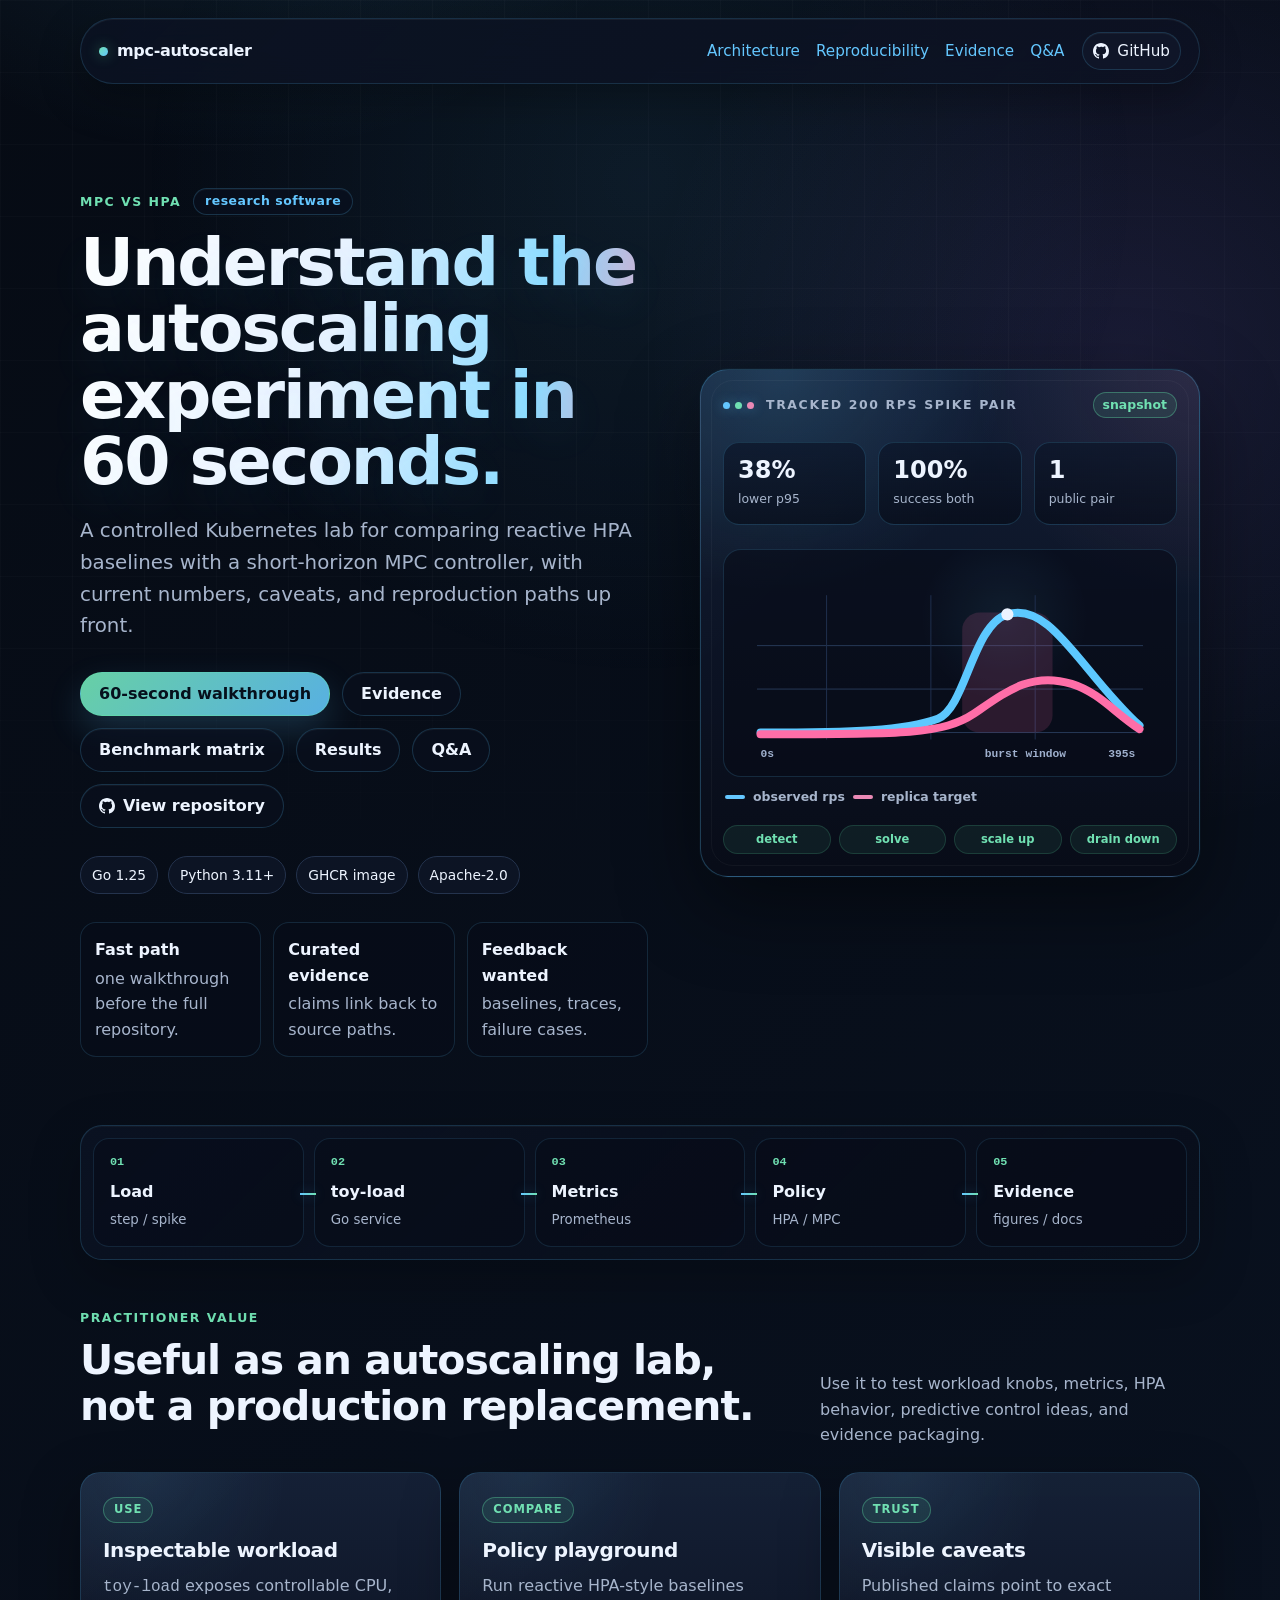
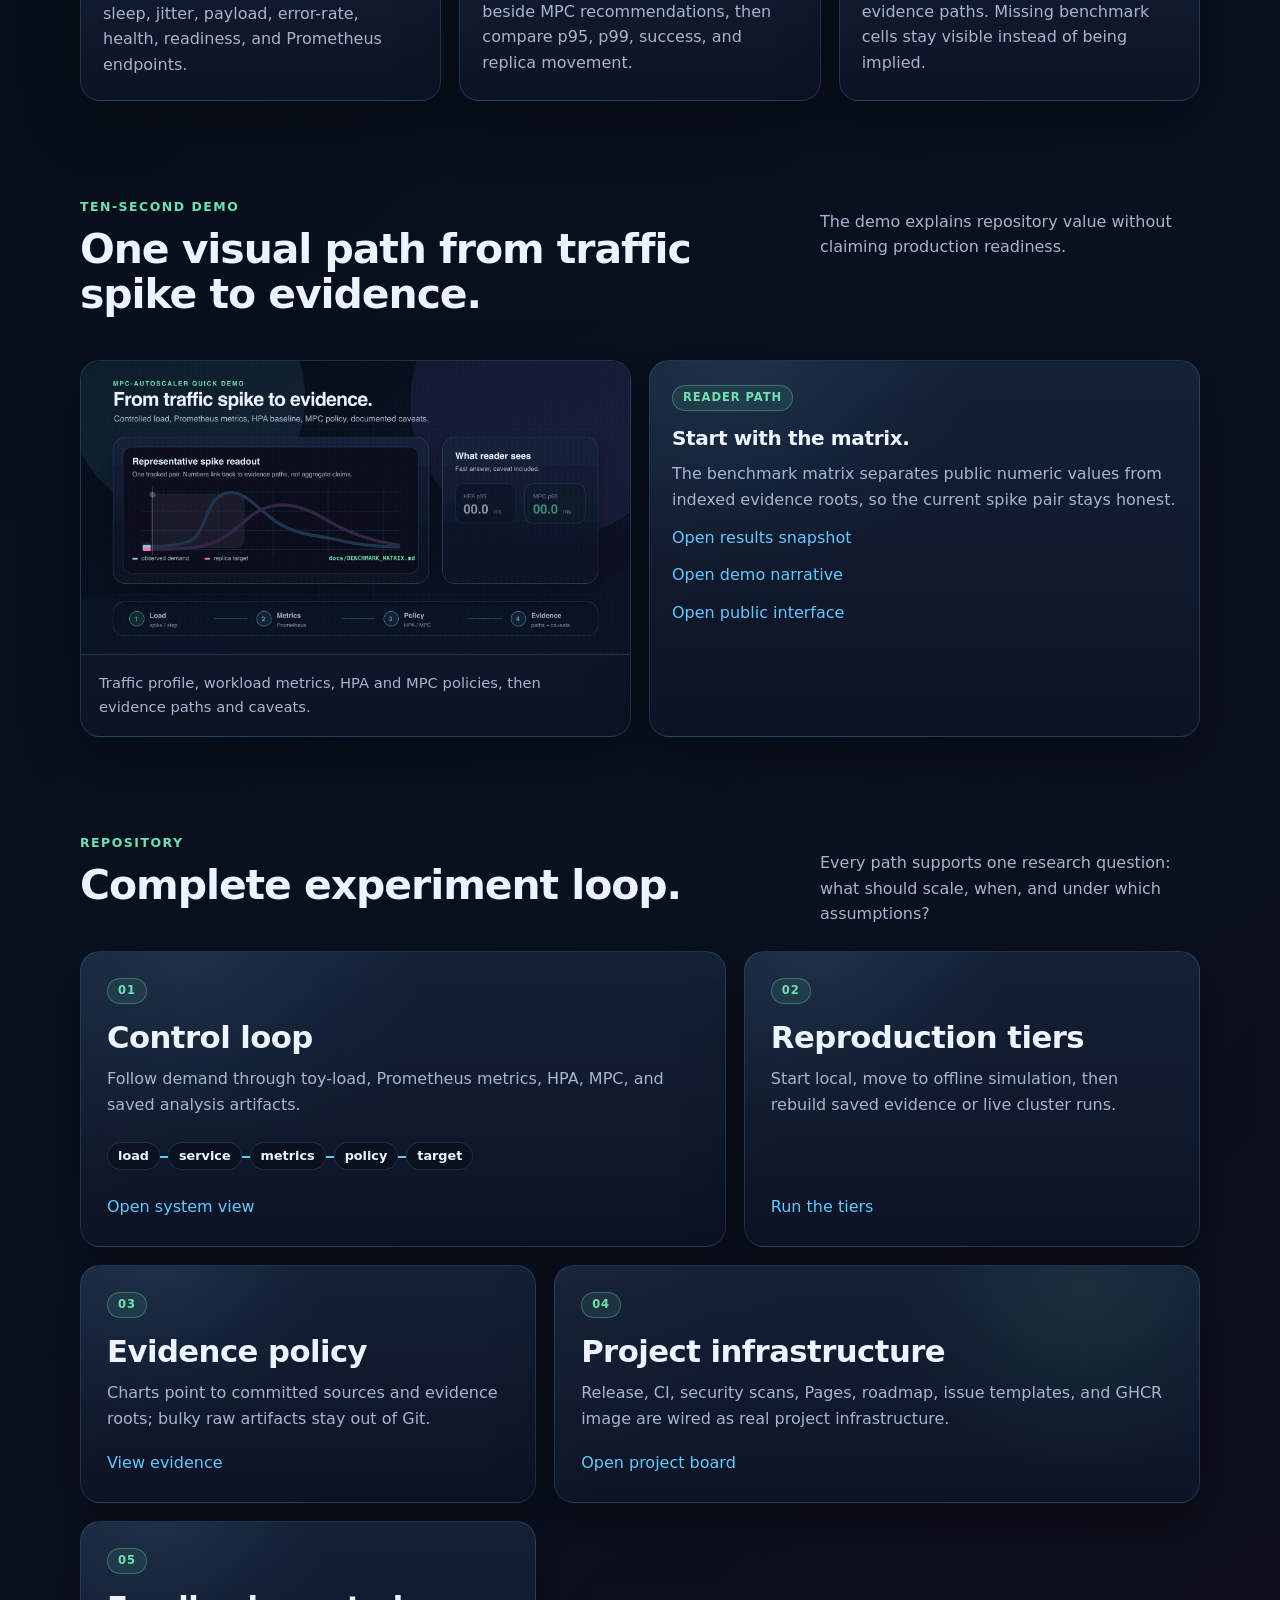
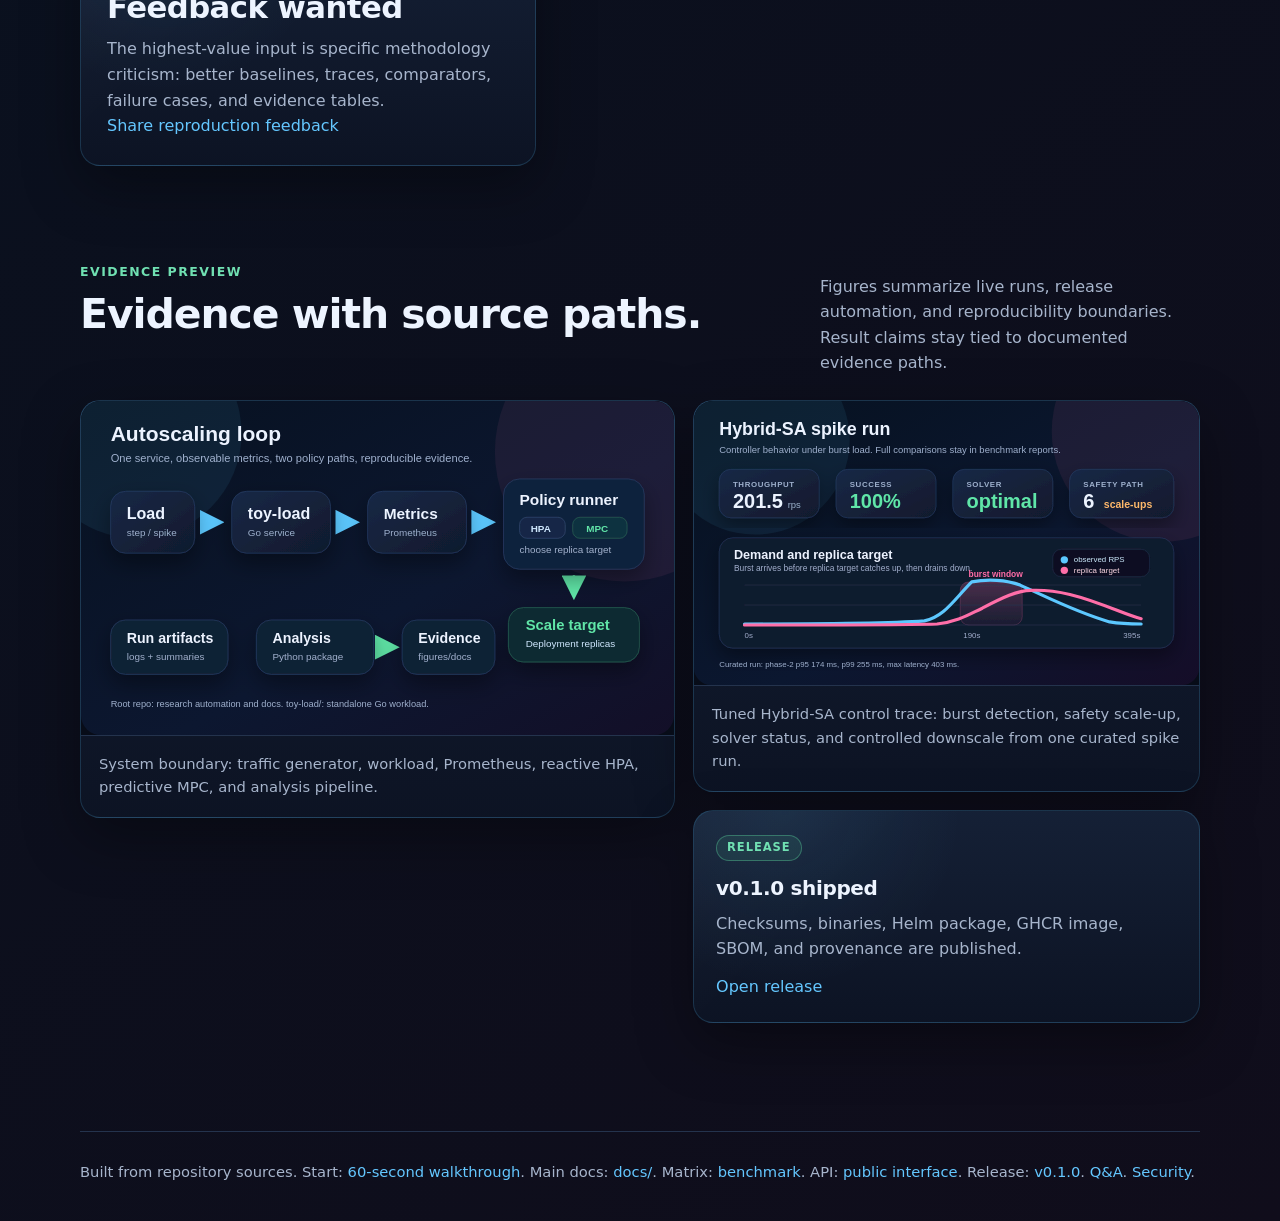
==== site/index.html @ c5afab39 "docs: refocus project engagement path" ====
<!doctype html>
<html lang="en">
  <head>
    <meta charset="utf-8">
    <meta name="viewport" content="width=device-width, initial-scale=1">
    <title>MPC Autoscaler Docs</title>
    <meta name="description" content="Documentation site for the mpc-autoscaler research repository.">
    <link rel="stylesheet" href="assets/style.css">
  </head>
  <body>
    <header class="shell nav">
      <a class="brand" href="index.html">mpc-autoscaler</a>
      <nav class="nav-links" aria-label="Primary">
        <a href="architecture.html">Architecture</a>
        <a href="reproducibility.html">Reproducibility</a>
        <a href="experiments.html">Evidence</a>
        <a href="https://github.com/vshulcz/mpc-autoscaler/discussions/categories/q-a">Q&amp;A</a>
        <a class="github-link" href="https://github.com/vshulcz/mpc-autoscaler" aria-label="Open GitHub repository"><svg class="github-mark" viewBox="0 0 16 16" aria-hidden="true" focusable="false"><path d="M8 0C3.58 0 0 3.58 0 8c0 3.54 2.29 6.53 5.47 7.59.4.07.55-.17.55-.38 0-.19-.01-.82-.01-1.49-2.01.37-2.53-.49-2.69-.94-.09-.23-.48-.94-.82-1.13-.28-.15-.68-.52-.01-.53.63-.01 1.08.58 1.23.82.72 1.21 1.87.87 2.33.66.07-.52.28-.87.51-1.07-1.78-.2-3.64-.89-3.64-3.95 0-.87.31-1.59.82-2.15-.08-.2-.36-1.02.08-2.12 0 0 .67-.21 2.2.82A7.62 7.62 0 0 1 8 3.86c.68 0 1.36.09 2 .27 1.53-1.04 2.2-.82 2.2-.82.44 1.1.16 1.92.08 2.12.51.56.82 1.27.82 2.15 0 3.07-1.87 3.75-3.65 3.95.29.25.54.73.54 1.48 0 1.07-.01 1.93-.01 2.2 0 .21.15.46.55.38A8.01 8.01 0 0 0 16 8c0-4.42-3.58-8-8-8z"/></svg><span>GitHub</span></a>
      </nav>
    </header>

    <main>
      <section class="shell hero hero-split hero-studio">
        <div class="hero-copy">
          <div class="kicker-row">
            <div class="eyebrow">MPC vs HPA</div>
            <span class="release-pill">research software</span>
          </div>
          <h1>Understand the autoscaling experiment in 60 seconds.</h1>
          <p class="lead">A controlled Kubernetes lab for comparing reactive HPA baselines with a short-horizon MPC controller, with current numbers, caveats, and reproduction paths up front.</p>
          <div class="hero-actions">
            <a class="button button-primary" href="https://github.com/vshulcz/mpc-autoscaler/blob/main/docs/MPC_VS_HPA_60_SECONDS.md">60-second walkthrough</a>
            <a class="button" href="experiments.html">Evidence</a>
            <a class="button" href="https://github.com/vshulcz/mpc-autoscaler/blob/main/docs/BENCHMARK_MATRIX.md">Benchmark matrix</a>
            <a class="button" href="https://github.com/vshulcz/mpc-autoscaler/blob/main/docs/RESULTS.md">Results</a>
            <a class="button" href="https://github.com/vshulcz/mpc-autoscaler/discussions/categories/q-a">Q&amp;A</a>
            <a class="button" href="https://github.com/vshulcz/mpc-autoscaler"><svg class="github-mark" viewBox="0 0 16 16" aria-hidden="true" focusable="false"><path d="M8 0C3.58 0 0 3.58 0 8c0 3.54 2.29 6.53 5.47 7.59.4.07.55-.17.55-.38 0-.19-.01-.82-.01-1.49-2.01.37-2.53-.49-2.69-.94-.09-.23-.48-.94-.82-1.13-.28-.15-.68-.52-.01-.53.63-.01 1.08.58 1.23.82.72 1.21 1.87.87 2.33.66.07-.52.28-.87.51-1.07-1.78-.2-3.64-.89-3.64-3.95 0-.87.31-1.59.82-2.15-.08-.2-.36-1.02.08-2.12 0 0 .67-.21 2.2.82A7.62 7.62 0 0 1 8 3.86c.68 0 1.36.09 2 .27 1.53-1.04 2.2-.82 2.2-.82.44 1.1.16 1.92.08 2.12.51.56.82 1.27.82 2.15 0 3.07-1.87 3.75-3.65 3.95.29.25.54.73.54 1.48 0 1.07-.01 1.93-.01 2.2 0 .21.15.46.55.38A8.01 8.01 0 0 0 16 8c0-4.42-3.58-8-8-8z"/></svg><span>View repository</span></a>
          </div>
          <div class="chips" aria-label="Project badges">
            <span class="chip">Go 1.25</span>
            <span class="chip">Python 3.11+</span>
            <span class="chip">GHCR image</span>
            <span class="chip">Apache-2.0</span>
          </div>
          <div class="proof-grid" aria-label="Project notes">
            <span><strong>Fast path</strong> one walkthrough before the full repository.</span>
            <span><strong>Curated evidence</strong> claims link back to source paths.</span>
            <span><strong>Feedback wanted</strong> baselines, traces, failure cases.</span>
          </div>
        </div>
        <aside class="hero-panel control-console" aria-label="Project status summary">
          <div class="panel-topline console-topline">
            <span class="console-dots"><i></i><i></i><i></i></span>
            <span>tracked 200 rps spike pair</span>
            <span class="status-dot">snapshot</span>
          </div>
          <div class="hero-metrics">
            <div><strong>38%</strong><span>lower p95</span></div>
            <div><strong>100%</strong><span>success both</span></div>
            <div><strong>1</strong><span>public pair</span></div>
          </div>
          <div class="trace-stage">
            <svg class="hero-chart" viewBox="0 0 520 260" role="img" aria-label="Demand and replica response curves">
              <path d="M38 210 H482" stroke="#263856"/>
              <path d="M38 160 H482" stroke="#263856"/>
              <path d="M38 110 H482" stroke="#263856"/>
              <path d="M118 52 V218" stroke="#1f2f4d"/>
              <path d="M238 52 V218" stroke="#1f2f4d"/>
              <path d="M358 52 V218" stroke="#1f2f4d"/>
              <rect x="274" y="72" width="104" height="138" rx="20" fill="#ff6ea8" opacity="0.14"/>
              <path d="M42 210 C148 210 208 208 246 194 C278 182 286 86 326 74 C376 58 412 142 478 202" fill="none" stroke="#5cc8ff" stroke-width="8" stroke-linecap="round"/>
              <path d="M42 212 C208 212 252 212 288 188 C326 162 354 140 400 154 C432 164 450 188 478 206" fill="none" stroke="#ff6ea8" stroke-width="8" stroke-linecap="round"/>
              <circle cx="326" cy="74" r="7" fill="#ecf3ff"/>
              <text x="42" y="238" fill="#9fb0cd">0s</text>
              <text x="300" y="238" fill="#9fb0cd">burst window</text>
              <text x="442" y="238" fill="#9fb0cd">395s</text>
            </svg>
            <div class="trace-legend"><span class="line-blue"></span>observed rps <span class="line-pink"></span>replica target</div>
          </div>
          <div class="scale-ladder" aria-label="Control actions">
            <span>detect</span>
            <span>solve</span>
            <span>scale up</span>
            <span>drain down</span>
          </div>
        </aside>
      </section>

      <section class="shell loop-runway" aria-label="Experiment loop">
        <div class="runway-item"><span>01</span><strong>Load</strong><small>step / spike</small></div>
        <div class="runway-item"><span>02</span><strong>toy-load</strong><small>Go service</small></div>
        <div class="runway-item"><span>03</span><strong>Metrics</strong><small>Prometheus</small></div>
        <div class="runway-item"><span>04</span><strong>Policy</strong><small>HPA / MPC</small></div>
        <div class="runway-item"><span>05</span><strong>Evidence</strong><small>figures / docs</small></div>
      </section>

      <section class="shell section">
        <div class="section-head section-head-row">
          <div>
            <div class="eyebrow">Practitioner Value</div>
            <h2>Useful as an autoscaling lab, not a production replacement.</h2>
          </div>
          <p>Use it to test workload knobs, metrics, HPA behavior, predictive control ideas, and evidence packaging.</p>
        </div>
        <div class="grid grid-3">
          <article class="card">
            <span class="card-tag">Use</span>
            <h3>Inspectable workload</h3>
            <p><code>toy-load</code> exposes controllable CPU, sleep, jitter, payload, error-rate, health, readiness, and Prometheus endpoints.</p>
          </article>
          <article class="card">
            <span class="card-tag">Compare</span>
            <h3>Policy playground</h3>
            <p>Run reactive HPA-style baselines beside MPC recommendations, then compare p95, p99, success, and replica movement.</p>
          </article>
          <article class="card">
            <span class="card-tag">Trust</span>
            <h3>Visible caveats</h3>
            <p>Published claims point to exact evidence paths. Missing benchmark cells stay visible instead of being implied.</p>
          </article>
        </div>
      </section>

      <section class="shell section proof-section">
        <div class="section-head section-head-row">
          <div>
            <div class="eyebrow">Ten-Second Demo</div>
            <h2>One visual path from traffic spike to evidence.</h2>
          </div>
          <p>The demo explains repository value without claiming production readiness.</p>
        </div>
        <div class="grid grid-2">
          <figure class="figure showcase-card">
            <img src="assets/figures/ten-second-demo.gif" alt="Ten-second autoscaling loop demo">
            <figcaption class="figure-caption">Traffic profile, workload metrics, HPA and MPC policies, then evidence paths and caveats.</figcaption>
          </figure>
          <article class="card proof-card">
            <span class="card-tag">Reader path</span>
            <h3>Start with the matrix.</h3>
            <p>The benchmark matrix separates public numeric values from indexed evidence roots, so the current spike pair stays honest.</p>
            <p><a href="https://github.com/vshulcz/mpc-autoscaler/blob/main/docs/RESULTS.md">Open results snapshot</a></p>
            <p><a href="https://github.com/vshulcz/mpc-autoscaler/blob/main/docs/DEMO.md">Open demo narrative</a></p>
            <p><a href="https://github.com/vshulcz/mpc-autoscaler/blob/main/docs/API.md">Open public interface</a></p>
          </article>
        </div>
      </section>

      <section class="shell section">
        <div class="section-head section-head-row">
          <div>
            <div class="eyebrow">Repository</div>
            <h2>Complete experiment loop.</h2>
          </div>
          <p>Every path supports one research question: what should scale, when, and under which assumptions?</p>
        </div>
        <div class="feature-bento">
          <article class="card feature-card feature-wide">
            <span class="card-tag">01</span>
            <h3>Control loop</h3>
            <p>Follow demand through toy-load, Prometheus metrics, HPA, MPC, and saved analysis artifacts.</p>
            <div class="mini-map" aria-hidden="true"><span>load</span><span>service</span><span>metrics</span><span>policy</span><span>target</span></div>
            <p><a href="architecture.html">Open system view</a></p>
          </article>
          <article class="card feature-card">
            <span class="card-tag">02</span>
            <h3>Reproduction tiers</h3>
            <p>Start local, move to offline simulation, then rebuild saved evidence or live cluster runs.</p>
            <p><a href="reproducibility.html">Run the tiers</a></p>
          </article>
          <article class="card feature-card">
            <span class="card-tag">03</span>
            <h3>Evidence policy</h3>
            <p>Charts point to committed sources and evidence roots; bulky raw artifacts stay out of Git.</p>
            <p><a href="experiments.html">View evidence</a></p>
          </article>
          <article class="card feature-card feature-wide feature-release">
            <span class="card-tag">04</span>
            <h3>Project infrastructure</h3>
            <p>Release, CI, security scans, Pages, roadmap, issue templates, and GHCR image are wired as real project infrastructure.</p>
            <p><a href="https://github.com/users/vshulcz/projects/2">Open project board</a></p>
          </article>
          <article class="card feature-card">
            <span class="card-tag">05</span>
            <h3>Feedback wanted</h3>
            <p>The highest-value input is specific methodology criticism: better baselines, traces, comparators, failure cases, and evidence tables.</p>
            <p><a href="https://github.com/vshulcz/mpc-autoscaler/issues/new?template=reproduction_feedback.yml">Share reproduction feedback</a></p>
          </article>
        </div>
      </section>

      <section class="shell section proof-section">
        <div class="section-head section-head-row">
          <div>
            <div class="eyebrow">Evidence Preview</div>
            <h2>Evidence with source paths.</h2>
          </div>
          <p>Figures summarize live runs, release automation, and reproducibility boundaries. Result claims stay tied to documented evidence paths.</p>
        </div>
        <div class="evidence-wall">
          <figure class="figure showcase-card evidence-primary">
            <img src="assets/figures/architecture.svg" alt="MPC autoscaler architecture diagram">
            <figcaption class="figure-caption">System boundary: traffic generator, workload, Prometheus, reactive HPA, predictive MPC, and analysis pipeline.</figcaption>
          </figure>
          <div class="evidence-stack">
            <figure class="figure showcase-card">
              <img src="assets/figures/spike-comparison.svg" alt="Spike experiment sample chart">
              <figcaption class="figure-caption">Tuned Hybrid-SA control trace: burst detection, safety scale-up, solver status, and controlled downscale from one curated spike run.</figcaption>
            </figure>
            <article class="card proof-card">
              <span class="card-tag">release</span>
              <h3>v0.1.0 shipped</h3>
              <p>Checksums, binaries, Helm package, GHCR image, SBOM, and provenance are published.</p>
              <p><a href="https://github.com/vshulcz/mpc-autoscaler/releases/tag/v0.1.0">Open release</a></p>
            </article>
          </div>
        </div>
      </section>
    </main>

    <footer class="shell footer">
      Built from repository sources. Start: <a href="https://github.com/vshulcz/mpc-autoscaler/blob/main/docs/MPC_VS_HPA_60_SECONDS.md">60-second walkthrough</a>. Main docs: <a href="https://github.com/vshulcz/mpc-autoscaler/tree/main/docs">docs/</a>. Matrix: <a href="https://github.com/vshulcz/mpc-autoscaler/blob/main/docs/BENCHMARK_MATRIX.md">benchmark</a>. API: <a href="https://github.com/vshulcz/mpc-autoscaler/blob/main/docs/API.md">public interface</a>. Release: <a href="https://github.com/vshulcz/mpc-autoscaler/releases/tag/v0.1.0">v0.1.0</a>. <a href="https://github.com/vshulcz/mpc-autoscaler/discussions/categories/q-a">Q&amp;A</a>. <a href="https://github.com/vshulcz/mpc-autoscaler/blob/main/SECURITY.md">Security</a>.
    </footer>
  </body>
</html>
---- site/assets/style.css ----
:root {
  color-scheme: dark;
  --bg: #080d18;
  --panel: #101827;
  --panel-2: #142035;
  --text: #edf4ff;
  --muted: #a7b5cc;
  --line: #24334d;
  --blue: #64c7ff;
  --green: #70e0b2;
  --orange: #ffb86b;
  --pink: #e989b5;
  --violet: #9d7cff;
  --glass: rgba(12, 18, 32, 0.78);
  --shadow: 0 20px 56px rgba(0, 0, 0, 0.34);
}

* {
  box-sizing: border-box;
}

body {
  margin: 0;
  font-family: ui-sans-serif, system-ui, -apple-system, BlinkMacSystemFont, "Segoe UI", sans-serif;
  background:
    radial-gradient(circle at 18% -8%, rgba(92, 200, 255, 0.16), transparent 32rem),
    radial-gradient(circle at 88% 8%, rgba(157, 124, 255, 0.12), transparent 30rem),
    linear-gradient(140deg, #060b14 0%, #09111f 50%, #100d1b 100%),
    var(--bg);
  color: var(--text);
  line-height: 1.6;
  overflow-x: hidden;
}

body::before {
  content: "";
  position: fixed;
  inset: 0;
  z-index: -1;
  background:
    linear-gradient(rgba(255, 255, 255, 0.018) 1px, transparent 1px),
    linear-gradient(90deg, rgba(255, 255, 255, 0.018) 1px, transparent 1px),
    radial-gradient(circle at 50% 20%, rgba(92, 200, 255, 0.08), transparent 52%);
  background-size: 72px 72px, 72px 72px, auto;
  mask-image: linear-gradient(to bottom, black 0 70%, transparent 100%);
}

a {
  color: var(--blue);
  text-decoration: none;
}

a:hover {
  text-decoration: underline;
}

.shell {
  width: min(1120px, calc(100% - 32px));
  margin: 0 auto;
}

.nav {
  position: sticky;
  top: 14px;
  z-index: 20;
  display: flex;
  align-items: center;
  justify-content: space-between;
  gap: 24px;
  margin-top: 18px;
  padding: 13px 18px;
  border: 1px solid rgba(92, 200, 255, 0.16);
  border-radius: 999px;
  background: linear-gradient(135deg, rgba(11, 18, 34, 0.9), rgba(13, 18, 35, 0.78));
  box-shadow: 0 14px 44px rgba(0, 0, 0, 0.28), inset 0 1px 0 rgba(255, 255, 255, 0.05);
  backdrop-filter: blur(14px);
}

.brand {
  color: var(--text);
  font-weight: 800;
  letter-spacing: -0.02em;
}

.brand::before {
  content: "";
  display: inline-block;
  width: 9px;
  height: 9px;
  margin-right: 9px;
  border-radius: 999px;
  background: linear-gradient(135deg, var(--green), var(--blue));
  box-shadow: 0 0 14px rgba(96, 230, 168, 0.42);
}

.nav-links {
  display: flex;
  flex-wrap: wrap;
  gap: 16px;
  font-size: 0.95rem;
}

.nav-links a {
  display: inline-flex;
  align-items: center;
  gap: 8px;
}

.nav-links .github-link {
  margin-left: 2px;
  border: 1px solid rgba(92, 200, 255, 0.18);
  border-radius: 999px;
  padding: 6px 10px;
  color: var(--text);
  background: rgba(18, 26, 45, 0.58);
  box-shadow: inset 0 1px 0 rgba(255, 255, 255, 0.04);
}

.nav-links .github-link:hover {
  border-color: rgba(100, 199, 255, 0.34);
  background: rgba(20, 32, 53, 0.88);
  text-decoration: none;
}

.github-mark {
  width: 16px;
  height: 16px;
  fill: currentColor;
  flex: 0 0 auto;
}

a:focus-visible,
.button:focus-visible {
  outline: 2px solid rgba(100, 199, 255, 0.72);
  outline-offset: 3px;
}

.hero {
  padding: 78px 0 48px;
}

.hero-split {
  display: grid;
  grid-template-columns: minmax(0, 1.05fr) minmax(360px, 500px);
  gap: 52px;
  align-items: center;
}

.hero-studio {
  padding-top: 104px;
  padding-bottom: 72px;
}

.hero-copy {
  min-width: 0;
}

.eyebrow {
  color: var(--green);
  font-size: 0.78rem;
  font-weight: 800;
  letter-spacing: 0.12em;
  text-transform: uppercase;
}

h1,
h2,
h3 {
  line-height: 1.12;
  margin: 0;
  letter-spacing: -0.026em;
}

h1 {
  max-width: 860px;
  margin-top: 14px;
  color: var(--text);
  font-size: clamp(2.6rem, 6.8vw, 5.4rem);
  text-shadow: 0 18px 44px rgba(92, 200, 255, 0.08);
}

.hero-split h1 {
  max-width: 720px;
  font-size: clamp(3rem, 5.2vw, 5rem);
  line-height: 1;
  letter-spacing: -0.032em;
  background: linear-gradient(100deg, #ffffff 0%, #e8f2ff 44%, #8edcff 78%, #e6a1c2 100%);
  -webkit-background-clip: text;
  background-clip: text;
  color: transparent;
}

h2 {
  margin-bottom: 18px;
  font-size: clamp(1.9rem, 3.2vw, 3rem);
}

h3 {
  font-size: 1.25rem;
  letter-spacing: -0.018em;
}

p {
  color: var(--muted);
  margin: 12px 0 0;
}

.lead {
  max-width: 760px;
  margin-top: 20px;
  font-size: clamp(1.04rem, 1.6vw, 1.24rem);
}

.kicker-row,
.hero-actions,
.proof-grid,
.console-topline,
.trace-legend,
.scale-ladder,
.loop-runway,
.feature-bento,
.evidence-wall,
.page-hero {
  position: relative;
  z-index: 1;
}

.kicker-row {
  display: flex;
  flex-wrap: wrap;
  align-items: center;
  gap: 12px;
}

.release-pill,
.button {
  border: 1px solid rgba(92, 200, 255, 0.2);
  border-radius: 999px;
  background: rgba(10, 16, 30, 0.68);
  box-shadow: inset 0 1px 0 rgba(255, 255, 255, 0.04);
}

.release-pill {
  padding: 6px 11px;
  color: var(--blue);
  font-size: 0.78rem;
  font-weight: 800;
  letter-spacing: 0.04em;
  line-height: 1;
}

.hero-actions {
  display: flex;
  flex-wrap: wrap;
  gap: 12px;
  margin-top: 30px;
}

.button {
  display: inline-flex;
  align-items: center;
  justify-content: center;
  gap: 8px;
  min-height: 44px;
  padding: 0 18px;
  color: var(--text);
  font-weight: 780;
}

.button-primary {
  border-color: rgba(96, 230, 168, 0.36);
  background: linear-gradient(135deg, rgba(112, 224, 178, 0.92), rgba(100, 199, 255, 0.88));
  color: #06101c;
  box-shadow: 0 14px 34px rgba(92, 200, 255, 0.18);
}

.chips {
  display: flex;
  flex-wrap: wrap;
  gap: 10px;
  margin-top: 28px;
}

.chip {
  border: 1px solid var(--line);
  border-radius: 999px;
  padding: 7px 11px;
  background: rgba(18, 26, 45, 0.58);
  color: var(--text);
  font-size: 0.86rem;
}

.proof-grid {
  display: grid;
  grid-template-columns: repeat(3, minmax(0, 1fr));
  gap: 12px;
  margin-top: 28px;
}

.proof-grid span {
  border: 1px solid rgba(92, 200, 255, 0.15);
  border-radius: 16px;
  padding: 14px;
  color: var(--muted);
  background: rgba(8, 13, 25, 0.46);
}

.proof-grid strong {
  display: block;
  margin-bottom: 3px;
  color: var(--text);
}

.hero-panel {
  position: relative;
  overflow: hidden;
  border: 1px solid rgba(92, 200, 255, 0.26);
  border-radius: 28px;
  padding: 22px;
  background:
    radial-gradient(circle at 16% 0%, rgba(92, 200, 255, 0.16), transparent 34%),
    radial-gradient(circle at 100% 0%, rgba(233, 137, 181, 0.12), transparent 32%),
    linear-gradient(180deg, rgba(18, 31, 55, 0.92), rgba(8, 12, 24, 0.98));
  box-shadow: 0 28px 82px rgba(0, 0, 0, 0.44), 0 0 0 1px rgba(92, 200, 255, 0.04);
}

.control-console {
  isolation: isolate;
}

.control-console::after {
  content: "";
  position: absolute;
  inset: 10px;
  z-index: 0;
  border: 1px solid rgba(255, 255, 255, 0.04);
  border-radius: 22px;
  pointer-events: none;
}

.hero-panel::before,
.card::before,
.figure::before,
.panel::before {
  content: "";
  position: absolute;
  inset: 0;
  pointer-events: none;
  background: linear-gradient(135deg, rgba(255, 255, 255, 0.12), transparent 32%);
  opacity: 0.18;
}

.panel-topline,
.hero-links,
.hero-metrics,
.trace-stage,
.scale-ladder {
  position: relative;
  z-index: 1;
}

.panel-topline,
.hero-links {
  display: flex;
  align-items: center;
  justify-content: space-between;
  gap: 12px;
}

.panel-topline {
  color: var(--muted);
  font-size: 0.78rem;
  font-weight: 800;
  letter-spacing: 0.13em;
  text-transform: uppercase;
}

.console-topline {
  justify-content: start;
}

.console-topline .status-dot {
  margin-left: auto;
}

.console-dots {
  display: inline-flex;
  gap: 5px;
}

.console-dots i {
  display: block;
  width: 7px;
  height: 7px;
  border-radius: 999px;
  background: var(--blue);
  box-shadow: 0 0 12px rgba(92, 200, 255, 0.42);
}

.console-dots i:nth-child(2) {
  background: var(--green);
}

.console-dots i:nth-child(3) {
  background: var(--pink);
}

.status-dot {
  border: 1px solid rgba(96, 230, 168, 0.35);
  border-radius: 999px;
  padding: 6px 9px;
  color: var(--green);
  background: rgba(96, 230, 168, 0.1);
  letter-spacing: 0;
  line-height: 1;
  text-transform: none;
}

.hero-metrics {
  display: grid;
  grid-template-columns: repeat(3, minmax(0, 1fr));
  gap: 12px;
  margin-top: 24px;
}

.hero-metrics div {
  border: 1px solid rgba(92, 200, 255, 0.18);
  border-radius: 16px;
  padding: 15px 14px;
  background: linear-gradient(180deg, rgba(13, 23, 43, 0.78), rgba(7, 12, 24, 0.66));
}

.hero-metrics strong,
.hero-metrics span {
  display: block;
}

.hero-metrics strong {
  color: var(--text);
  font-size: 1.5rem;
  line-height: 1;
}

.hero-metrics span {
  margin-top: 7px;
  color: var(--muted);
  font-size: 0.78rem;
}

.trace-stage {
  margin-top: 24px;
}

.hero-chart {
  position: relative;
  z-index: 1;
  display: block;
  width: 100%;
  margin-top: 0;
  border: 1px solid rgba(92, 200, 255, 0.16);
  border-radius: 18px;
  background:
    radial-gradient(circle at 62% 30%, rgba(92, 200, 255, 0.08), transparent 26%),
    rgba(7, 12, 24, 0.58);
}

.hero-chart path,
.hero-chart rect {
  vector-effect: non-scaling-stroke;
}

.hero-chart text {
  font-family: ui-monospace, SFMono-Regular, Menlo, Consolas, monospace;
  font-size: 13px;
  font-weight: 800;
}

.trace-legend {
  display: flex;
  flex-wrap: wrap;
  align-items: center;
  gap: 8px;
  margin: 10px 2px 0;
  color: var(--muted);
  font-size: 0.78rem;
  font-weight: 800;
}

.line-blue,
.line-pink {
  width: 20px;
  height: 4px;
  border-radius: 999px;
}

.line-blue {
  background: var(--blue);
}

.line-pink {
  background: var(--pink);
}

.scale-ladder {
  display: grid;
  grid-template-columns: repeat(4, minmax(0, 1fr));
  gap: 8px;
  margin-top: 18px;
}

.scale-ladder span {
  border: 1px solid rgba(96, 230, 168, 0.16);
  border-radius: 999px;
  padding: 7px 9px;
  color: var(--green);
  background: rgba(96, 230, 168, 0.08);
  font-size: 0.72rem;
  font-weight: 800;
  line-height: 1.1;
  text-align: center;
}

.grid {
  display: grid;
  gap: 18px;
}

.grid-3 {
  grid-template-columns: repeat(3, minmax(0, 1fr));
}

.grid-4 {
  grid-template-columns: repeat(auto-fit, minmax(250px, 1fr));
}

.grid-2 {
  grid-template-columns: repeat(2, minmax(0, 1fr));
}

.loop-runway {
  display: grid;
  grid-template-columns: repeat(5, minmax(0, 1fr));
  gap: 10px;
  margin-top: -4px;
  border: 1px solid rgba(92, 200, 255, 0.18);
  border-radius: 22px;
  padding: 12px;
  background: linear-gradient(135deg, rgba(12, 20, 38, 0.64), rgba(9, 13, 26, 0.42));
  box-shadow: inset 0 1px 0 rgba(255, 255, 255, 0.035), 0 18px 52px rgba(0, 0, 0, 0.24);
}

.runway-item {
  position: relative;
  min-height: 96px;
  border: 1px solid rgba(92, 200, 255, 0.13);
  border-radius: 16px;
  padding: 16px;
  background: rgba(7, 12, 24, 0.48);
}

.runway-item span,
.runway-item strong,
.runway-item small {
  display: block;
}

.runway-item span {
  color: var(--green);
  font: 850 0.74rem ui-monospace, SFMono-Regular, Menlo, Consolas, monospace;
}

.runway-item strong {
  margin-top: 10px;
  color: var(--text);
}

.runway-item small {
  margin-top: 4px;
  color: var(--muted);
}

.runway-item:not(:last-child)::after {
  content: "";
  position: absolute;
  top: 50%;
  right: -13px;
  z-index: 2;
  width: 16px;
  height: 2px;
  background: linear-gradient(90deg, var(--blue), var(--green));
  box-shadow: 0 0 12px rgba(92, 200, 255, 0.36);
}

.card,
.figure,
.panel {
  position: relative;
  overflow: hidden;
  border: 1px solid rgba(92, 200, 255, 0.18);
  border-radius: 20px;
  background:
    radial-gradient(circle at 18% 0%, rgba(92, 200, 255, 0.08), transparent 38%),
    linear-gradient(180deg, rgba(22, 34, 56, 0.94), rgba(13, 20, 36, 0.96));
  box-shadow: var(--shadow);
  min-width: 0;
}

.card {
  padding: 22px;
}

.card > *,
.figure > *,
.panel > * {
  position: relative;
  z-index: 1;
}

.card-tag {
  align-self: flex-start;
  display: inline-grid;
  place-items: center;
  width: max-content;
  max-width: 100%;
  min-width: 0;
  min-height: 26px;
  margin-bottom: 16px;
  border: 1px solid rgba(96, 230, 168, 0.34);
  border-radius: 999px;
  padding: 6px 10px;
  color: var(--green);
  background: rgba(96, 230, 168, 0.09);
  font-size: 0.72rem;
  font-weight: 900;
  letter-spacing: 0.08em;
  line-height: 1;
  text-transform: uppercase;
}

.card strong {
  color: var(--text);
}

.feature-bento {
  display: grid;
  grid-template-columns: repeat(12, minmax(0, 1fr));
  gap: 18px;
}

.feature-card {
  display: flex;
  flex-direction: column;
  grid-column: span 5;
  min-height: 238px;
  padding: 26px;
}

.feature-wide {
  grid-column: span 7;
}

.feature-card h3 {
  font-size: clamp(1.45rem, 2.4vw, 2rem);
}

.feature-card p:last-child {
  margin-top: auto;
}

.feature-release {
  background:
    radial-gradient(circle at 82% 12%, rgba(96, 230, 168, 0.08), transparent 32%),
    linear-gradient(180deg, rgba(22, 34, 56, 0.94), rgba(13, 21, 38, 0.96));
}

.mini-map {
  display: flex;
  flex-wrap: wrap;
  gap: 8px;
  margin: 24px 0;
}

.mini-map span {
  position: relative;
  border: 1px solid rgba(92, 200, 255, 0.16);
  border-radius: 999px;
  padding: 7px 10px;
  color: var(--text);
  background: rgba(7, 12, 24, 0.52);
  font-size: 0.8rem;
  font-weight: 800;
  line-height: 1;
}

.mini-map span:not(:last-child)::after {
  content: "";
  position: absolute;
  top: 50%;
  right: -9px;
  width: 8px;
  height: 2px;
  background: var(--blue);
}

.section {
  padding: 48px 0;
}

.section-head {
  margin-bottom: 24px;
}

.section-head h2 {
  max-width: 720px;
  margin-top: 10px;
}

.section-head-row {
  display: flex;
  align-items: end;
  justify-content: space-between;
  gap: 32px;
}

.section-head-row p {
  max-width: 380px;
}

.proof-section .section-head-row {
  align-items: start;
}

.proof-section .section-head-row h2 {
  max-width: 680px;
}

.figure {
  margin: 0;
  overflow: hidden;
}

.showcase-card img,
.gallery-card img {
  background: #070c18;
}

.figure img {
  display: block;
  width: 100%;
  max-width: 100%;
  height: auto;
}

.figure-caption {
  border-top: 1px solid var(--line);
  padding: 16px 18px 18px;
  color: var(--muted);
  font-size: 0.92rem;
}

.evidence-wall {
  display: grid;
  grid-template-columns: minmax(0, 1.08fr) minmax(320px, 0.92fr);
  gap: 18px;
  align-items: start;
}

.evidence-stack {
  display: grid;
  gap: 18px;
}

.proof-card {
  min-height: 190px;
}

.gallery-grid {
  display: grid;
  grid-template-columns: repeat(12, minmax(0, 1fr));
  gap: 18px;
}

.gallery-head {
  grid-column: 1 / -1;
}

.gallery-card {
  grid-column: span 6;
}

.gallery-primary {
  grid-column: span 7;
}

.gallery-primary + .gallery-card {
  grid-column: span 5;
}

.release-card {
  grid-column: span 6;
  min-height: 100%;
}

.page-hero {
  display: grid;
  grid-template-columns: minmax(0, 1fr) minmax(280px, 360px);
  gap: 36px;
  align-items: end;
}

.page-hero-card {
  position: relative;
  overflow: hidden;
  border: 1px solid rgba(92, 200, 255, 0.18);
  border-radius: 20px;
  padding: 24px;
  background:
    radial-gradient(circle at 18% 0%, rgba(96, 230, 168, 0.1), transparent 34%),
    linear-gradient(180deg, rgba(22, 34, 56, 0.94), rgba(13, 21, 38, 0.96));
  box-shadow: var(--shadow);
}

.page-hero-card strong {
  display: block;
  color: var(--text);
  font-size: 2rem;
  line-height: 1.05;
  letter-spacing: -0.025em;
}

.panel {
  padding: 26px;
}

.table-wrap {
  overflow-x: auto;
}

table {
  width: 100%;
  border-collapse: collapse;
  min-width: 720px;
}

th,
td {
  border-bottom: 1px solid var(--line);
  padding: 13px 10px;
  text-align: left;
  vertical-align: top;
}

th {
  color: var(--text);
  font-size: 0.82rem;
  letter-spacing: 0.08em;
  text-transform: uppercase;
}

td {
  color: var(--muted);
}

code,
pre {
  font-family: ui-monospace, SFMono-Regular, Menlo, Consolas, monospace;
}

pre {
  overflow: auto;
  max-width: 100%;
  border: 1px solid var(--line);
  border-radius: 14px;
  padding: 16px;
  background: #070b15;
  color: #d8e7ff;
  line-height: 1.55;
}

.timeline {
  display: grid;
  gap: 16px;
}

.step {
  display: grid;
  grid-template-columns: 44px 1fr;
  gap: 14px;
  align-items: start;
  border: 1px solid rgba(92, 200, 255, 0.12);
  border-radius: 16px;
  padding: 16px;
  background: rgba(7, 12, 24, 0.28);
}

.step > div {
  min-width: 0;
}

.step-num {
  display: grid;
  place-items: center;
  width: 44px;
  height: 44px;
  border-radius: 12px;
  background: rgba(92, 200, 255, 0.16);
  color: var(--blue);
  font-weight: 800;
}

.footer {
  border-top: 1px solid var(--line);
  margin-top: 60px;
  padding: 28px 0 40px;
  color: var(--muted);
  font-size: 0.92rem;
}

@media (max-width: 840px) {
  .nav {
    align-items: flex-start;
    flex-direction: column;
    border-radius: 22px;
  }

  .nav-links {
    width: 100%;
  }

  h1 {
    font-size: clamp(2.1rem, 8.5vw, 3.65rem);
  }

  .hero-split,
  .page-hero,
  .evidence-wall {
    grid-template-columns: 1fr;
  }

  .hero-studio {
    min-height: 0;
  }

  .page-hero {
    gap: 26px;
  }

  .page-hero h1 {
    font-size: clamp(2rem, 6.5vw, 3.3rem);
    line-height: 1.07;
  }

  .section-head h2 {
    font-size: clamp(1.75rem, 5.2vw, 2.55rem);
    line-height: 1.1;
  }

  .timeline pre {
    white-space: pre-wrap;
    overflow-wrap: anywhere;
  }

  .proof-grid,
  .loop-runway {
    grid-template-columns: 1fr;
  }

  .runway-item:not(:last-child)::after {
    top: auto;
    right: auto;
    bottom: -14px;
    left: 28px;
    width: 2px;
    height: 16px;
  }

  .feature-bento,
  .gallery-grid {
    grid-template-columns: 1fr;
  }

  .feature-card,
  .feature-wide,
  .gallery-card,
  .gallery-primary,
  .gallery-primary + .gallery-card,
  .release-card {
    grid-column: auto;
  }

  .section-head-row {
    align-items: start;
    flex-direction: column;
    gap: 12px;
  }

  .grid-2,
  .grid-3 {
    grid-template-columns: 1fr;
  }

  .hero {
    padding-top: 42px;
  }
}

@media (max-width: 480px) {
  .shell {
    width: min(calc(100% - 24px), 1120px);
  }

  h1 {
    font-size: 1.88rem;
    letter-spacing: -0.016em;
  }

  .hero-split h1 {
    font-size: 2.12rem;
    letter-spacing: -0.02em;
  }

  .nav-links {
    display: grid;
    gap: 8px 14px;
    grid-template-columns: repeat(2, max-content);
  }

  .hero-actions,
  .button {
    width: 100%;
  }

  .chips {
    gap: 8px;
  }

  .chip {
    padding: 7px 10px;
    font-size: 0.82rem;
  }

  .hero {
    padding-bottom: 34px;
  }

  .control-console {
    padding: 18px;
    border-radius: 22px;
  }

  .console-topline {
    align-items: start;
    flex-wrap: wrap;
  }

  .console-topline .status-dot {
    margin-left: 0;
  }

  .hero-metrics,
  .scale-ladder {
    grid-template-columns: repeat(2, minmax(0, 1fr));
  }

  .hero-metrics div:last-child {
    grid-column: 1 / -1;
  }

  .step {
    grid-template-columns: 1fr;
    gap: 12px;
  }

  .proof-grid {
    gap: 8px;
  }

  .feature-card {
    min-height: 0;
    padding: 22px;
  }

  .feature-card h3,
  .page-hero-card strong {
    font-size: 1.45rem;
  }

  .card,
  .panel {
    padding: 18px;
  }

  pre {
    padding: 14px;
    font-size: 0.72rem;
  }
}

@media (max-width: 640px) {
  .table-wrap {
    overflow: visible;
  }

  table,
  thead,
  tbody,
  tr,
  th,
  td {
    display: block;
  }

  table {
    min-width: 0;
  }

  thead {
    position: absolute;
    width: 1px;
    height: 1px;
    overflow: hidden;
    clip: rect(0 0 0 0);
  }

  tr {
    border: 1px solid rgba(92, 200, 255, 0.15);
    border-radius: 18px;
    padding: 12px 14px;
    background: rgba(7, 12, 24, 0.32);
  }

  tr + tr {
    margin-top: 12px;
  }

  td {
    display: block;
    border-bottom: 0;
    padding: 8px 0;
  }

  p code,
  td code {
    overflow-wrap: anywhere;
  }

  td code {
    font-size: 0.82rem;
  }

  td::before {
    content: attr(data-label);
    display: block;
    margin-bottom: 3px;
    color: var(--text);
    font-size: 0.72rem;
    font-weight: 800;
    letter-spacing: 0.08em;
    text-transform: uppercase;
  }
}
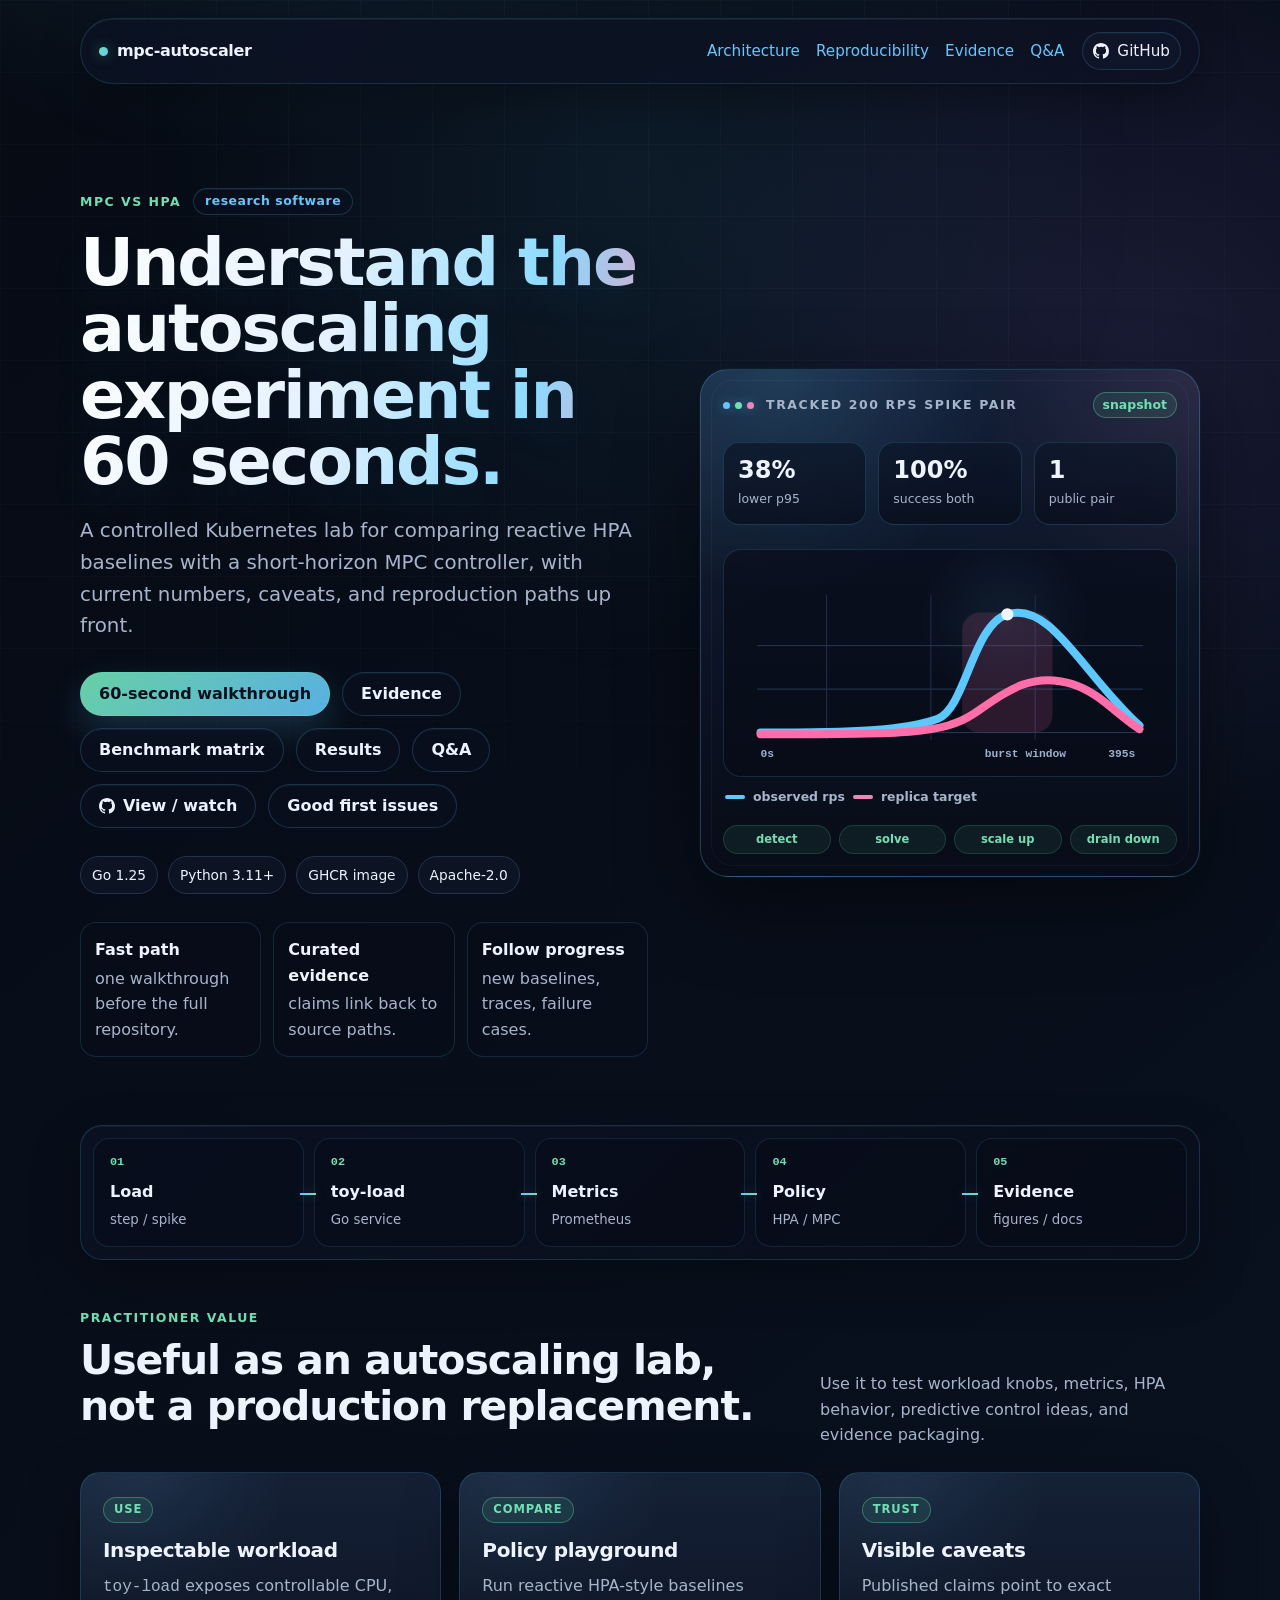
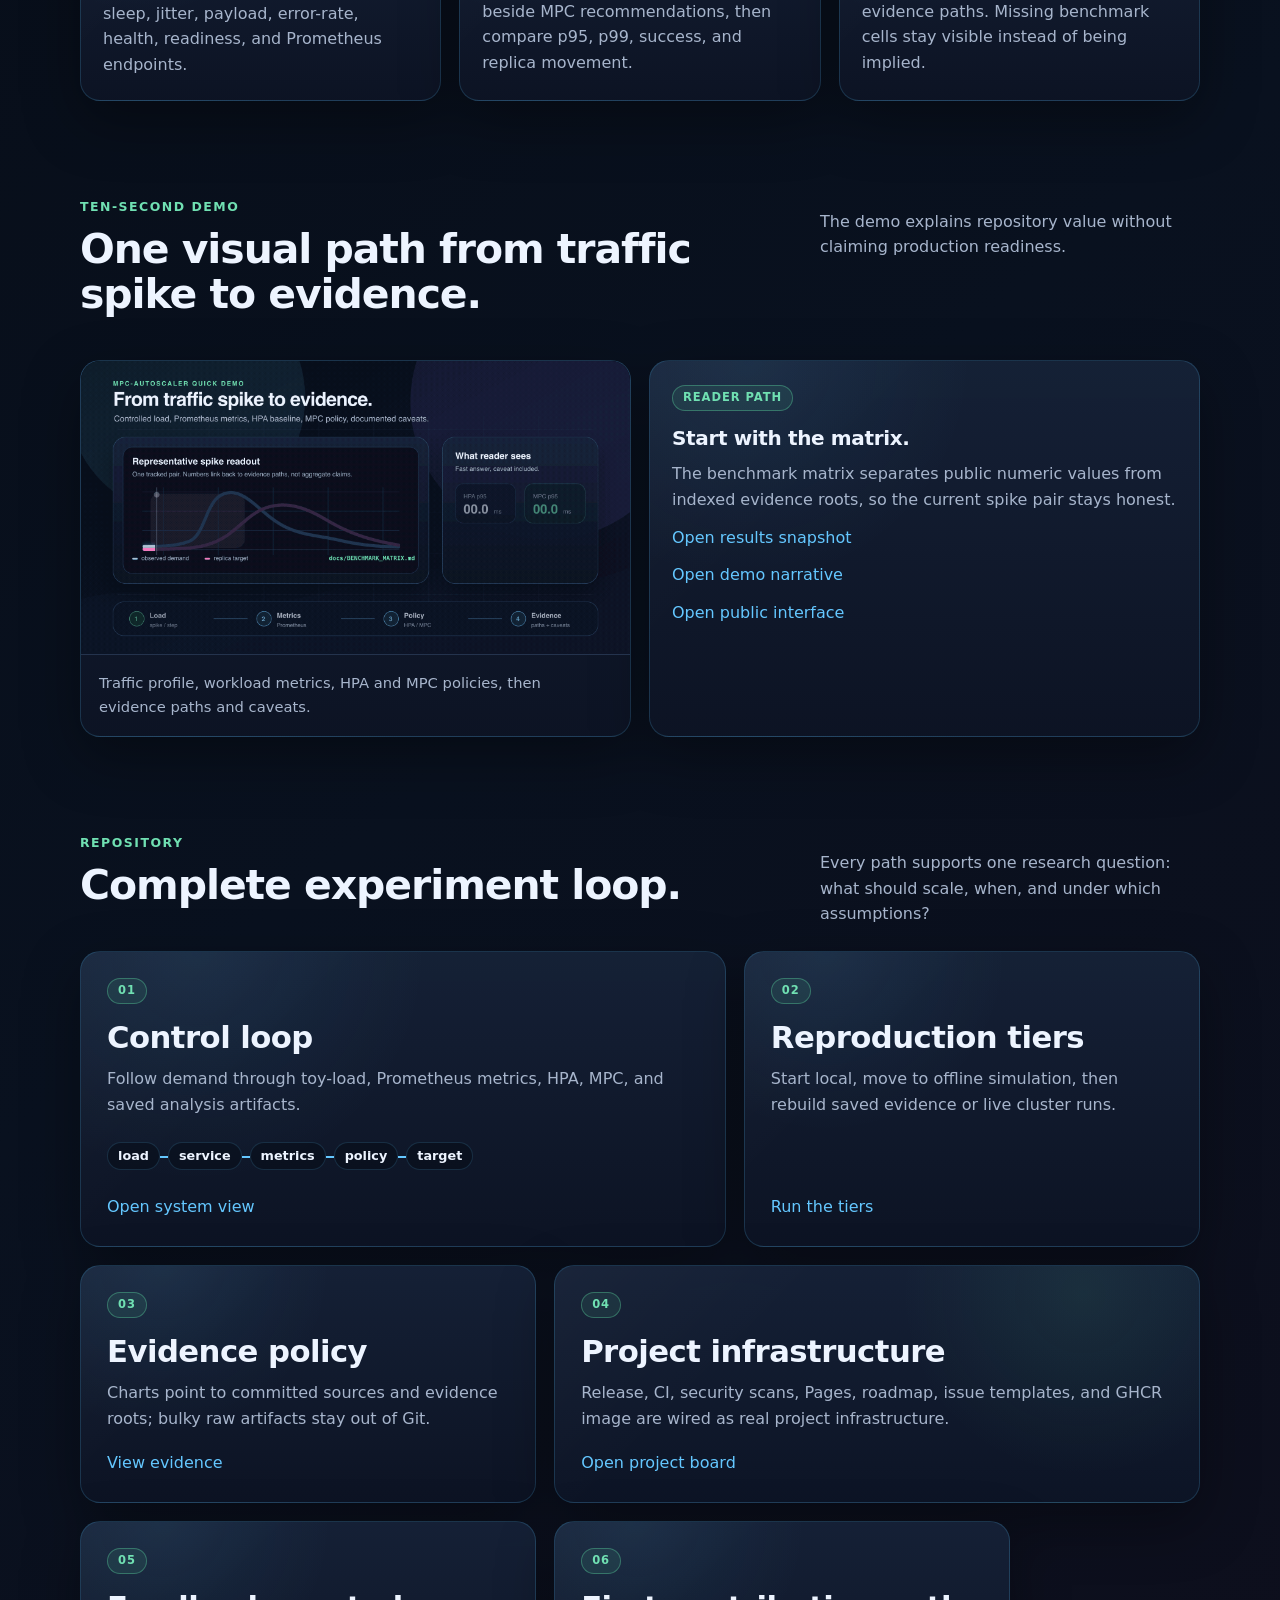
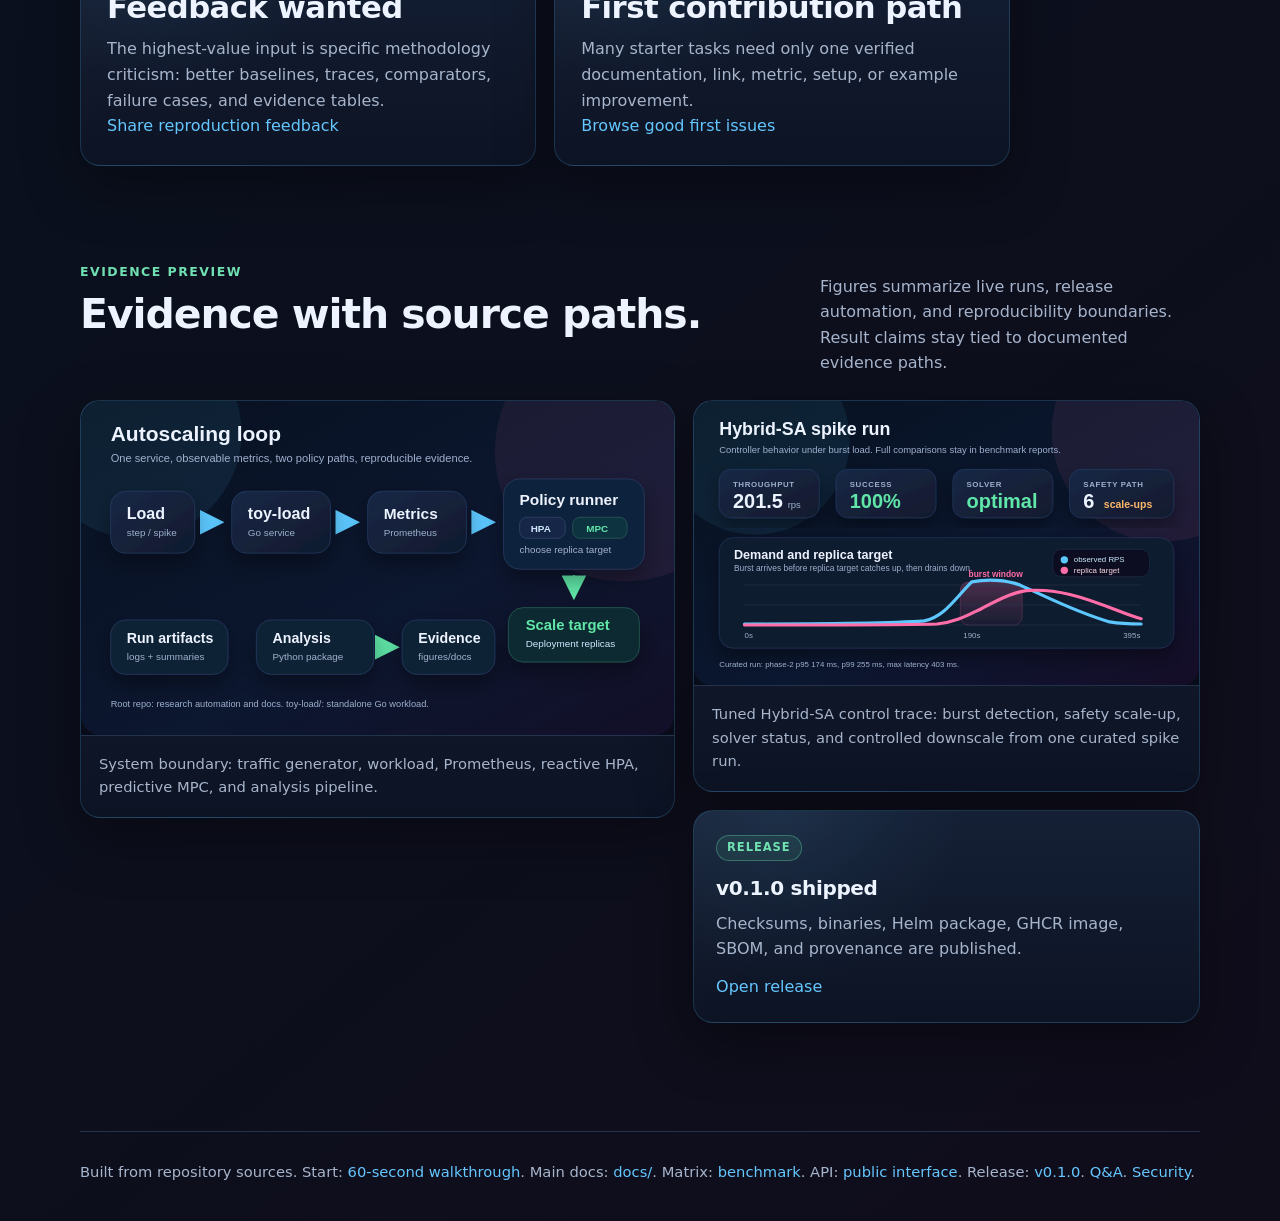
==== commit 024530b4: "docs: improve discovery and contributor funnel" ====
--- a/site/index.html
+++ b/site/index.html
@@ -34,7 +34,8 @@
             <a class="button" href="https://github.com/vshulcz/mpc-autoscaler/blob/main/docs/BENCHMARK_MATRIX.md">Benchmark matrix</a>
             <a class="button" href="https://github.com/vshulcz/mpc-autoscaler/blob/main/docs/RESULTS.md">Results</a>
             <a class="button" href="https://github.com/vshulcz/mpc-autoscaler/discussions/categories/q-a">Q&amp;A</a>
-            <a class="button" href="https://github.com/vshulcz/mpc-autoscaler"><svg class="github-mark" viewBox="0 0 16 16" aria-hidden="true" focusable="false"><path d="M8 0C3.58 0 0 3.58 0 8c0 3.54 2.29 6.53 5.47 7.59.4.07.55-.17.55-.38 0-.19-.01-.82-.01-1.49-2.01.37-2.53-.49-2.69-.94-.09-.23-.48-.94-.82-1.13-.28-.15-.68-.52-.01-.53.63-.01 1.08.58 1.23.82.72 1.21 1.87.87 2.33.66.07-.52.28-.87.51-1.07-1.78-.2-3.64-.89-3.64-3.95 0-.87.31-1.59.82-2.15-.08-.2-.36-1.02.08-2.12 0 0 .67-.21 2.2.82A7.62 7.62 0 0 1 8 3.86c.68 0 1.36.09 2 .27 1.53-1.04 2.2-.82 2.2-.82.44 1.1.16 1.92.08 2.12.51.56.82 1.27.82 2.15 0 3.07-1.87 3.75-3.65 3.95.29.25.54.73.54 1.48 0 1.07-.01 1.93-.01 2.2 0 .21.15.46.55.38A8.01 8.01 0 0 0 16 8c0-4.42-3.58-8-8-8z"/></svg><span>View repository</span></a>
+            <a class="button" href="https://github.com/vshulcz/mpc-autoscaler"><svg class="github-mark" viewBox="0 0 16 16" aria-hidden="true" focusable="false"><path d="M8 0C3.58 0 0 3.58 0 8c0 3.54 2.29 6.53 5.47 7.59.4.07.55-.17.55-.38 0-.19-.01-.82-.01-1.49-2.01.37-2.53-.49-2.69-.94-.09-.23-.48-.94-.82-1.13-.28-.15-.68-.52-.01-.53.63-.01 1.08.58 1.23.82.72 1.21 1.87.87 2.33.66.07-.52.28-.87.51-1.07-1.78-.2-3.64-.89-3.64-3.95 0-.87.31-1.59.82-2.15-.08-.2-.36-1.02.08-2.12 0 0 .67-.21 2.2.82A7.62 7.62 0 0 1 8 3.86c.68 0 1.36.09 2 .27 1.53-1.04 2.2-.82 2.2-.82.44 1.1.16 1.92.08 2.12.51.56.82 1.27.82 2.15 0 3.07-1.87 3.75-3.65 3.95.29.25.54.73.54 1.48 0 1.07-.01 1.93-.01 2.2 0 .21.15.46.55.38A8.01 8.01 0 0 0 16 8c0-4.42-3.58-8-8-8z"/></svg><span>View / watch</span></a>
+            <a class="button" href="https://github.com/vshulcz/mpc-autoscaler/labels/good%20first%20issue">Good first issues</a>
           </div>
           <div class="chips" aria-label="Project badges">
             <span class="chip">Go 1.25</span>
@@ -45,7 +46,7 @@
           <div class="proof-grid" aria-label="Project notes">
             <span><strong>Fast path</strong> one walkthrough before the full repository.</span>
             <span><strong>Curated evidence</strong> claims link back to source paths.</span>
-            <span><strong>Feedback wanted</strong> baselines, traces, failure cases.</span>
+            <span><strong>Follow progress</strong> new baselines, traces, failure cases.</span>
           </div>
         </div>
         <aside class="hero-panel control-console" aria-label="Project status summary">
@@ -185,6 +186,12 @@
             <p>The highest-value input is specific methodology criticism: better baselines, traces, comparators, failure cases, and evidence tables.</p>
             <p><a href="https://github.com/vshulcz/mpc-autoscaler/issues/new?template=reproduction_feedback.yml">Share reproduction feedback</a></p>
           </article>
+          <article class="card feature-card">
+            <span class="card-tag">06</span>
+            <h3>First contribution path</h3>
+            <p>Many starter tasks need only one verified documentation, link, metric, setup, or example improvement.</p>
+            <p><a href="https://github.com/vshulcz/mpc-autoscaler/labels/good%20first%20issue">Browse good first issues</a></p>
+          </article>
         </div>
       </section>
 
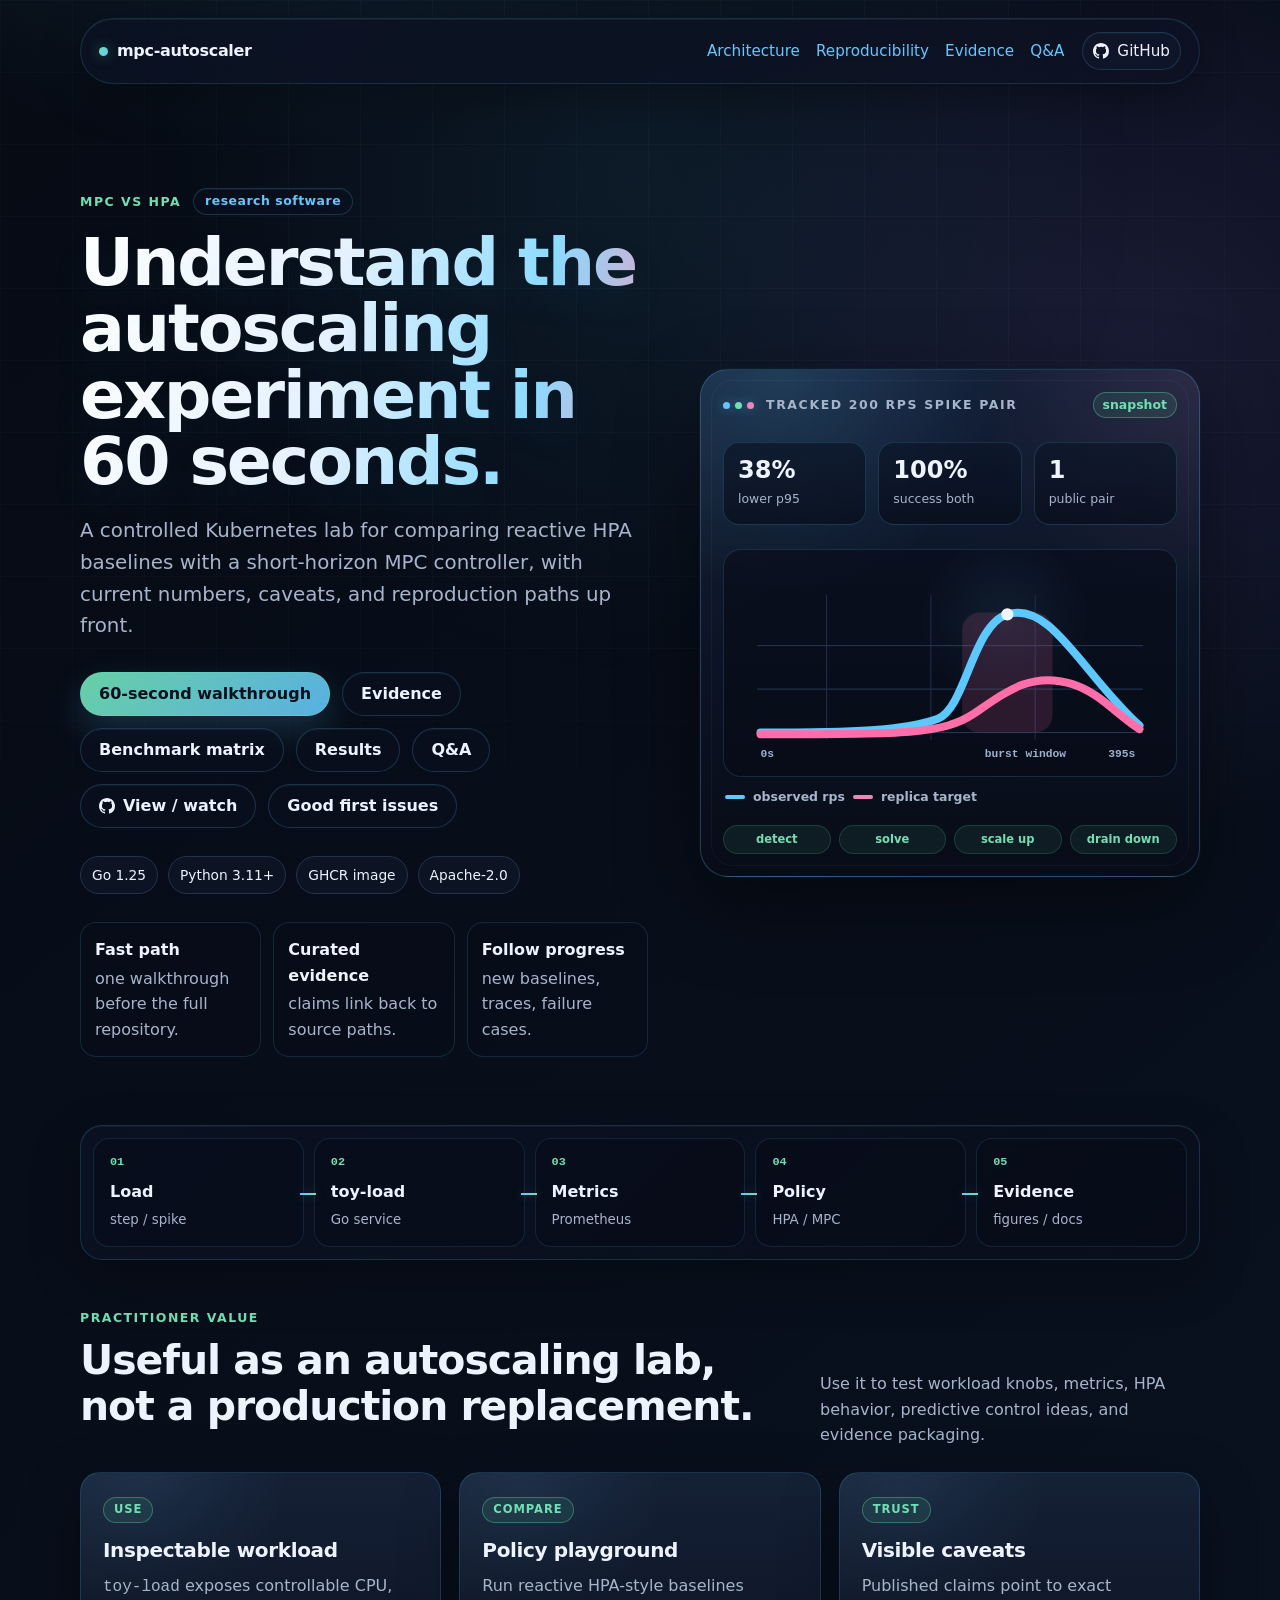
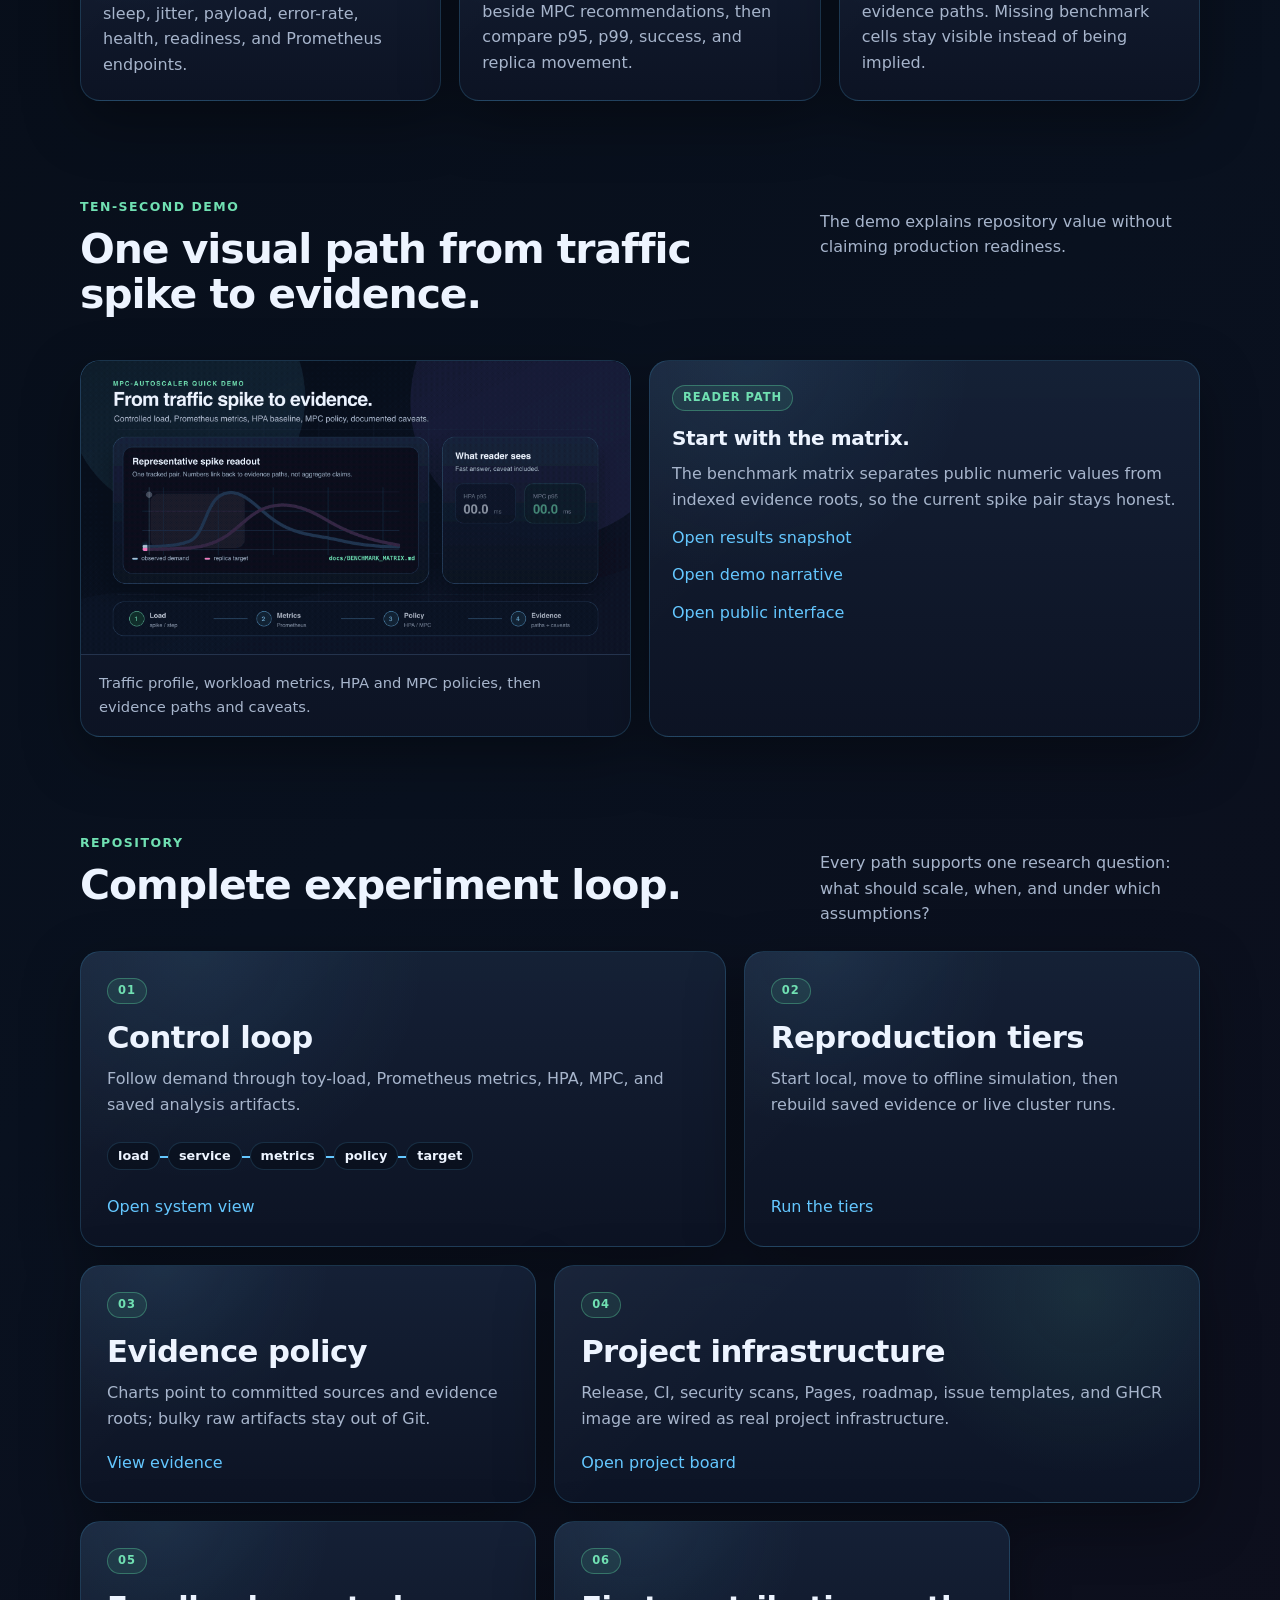
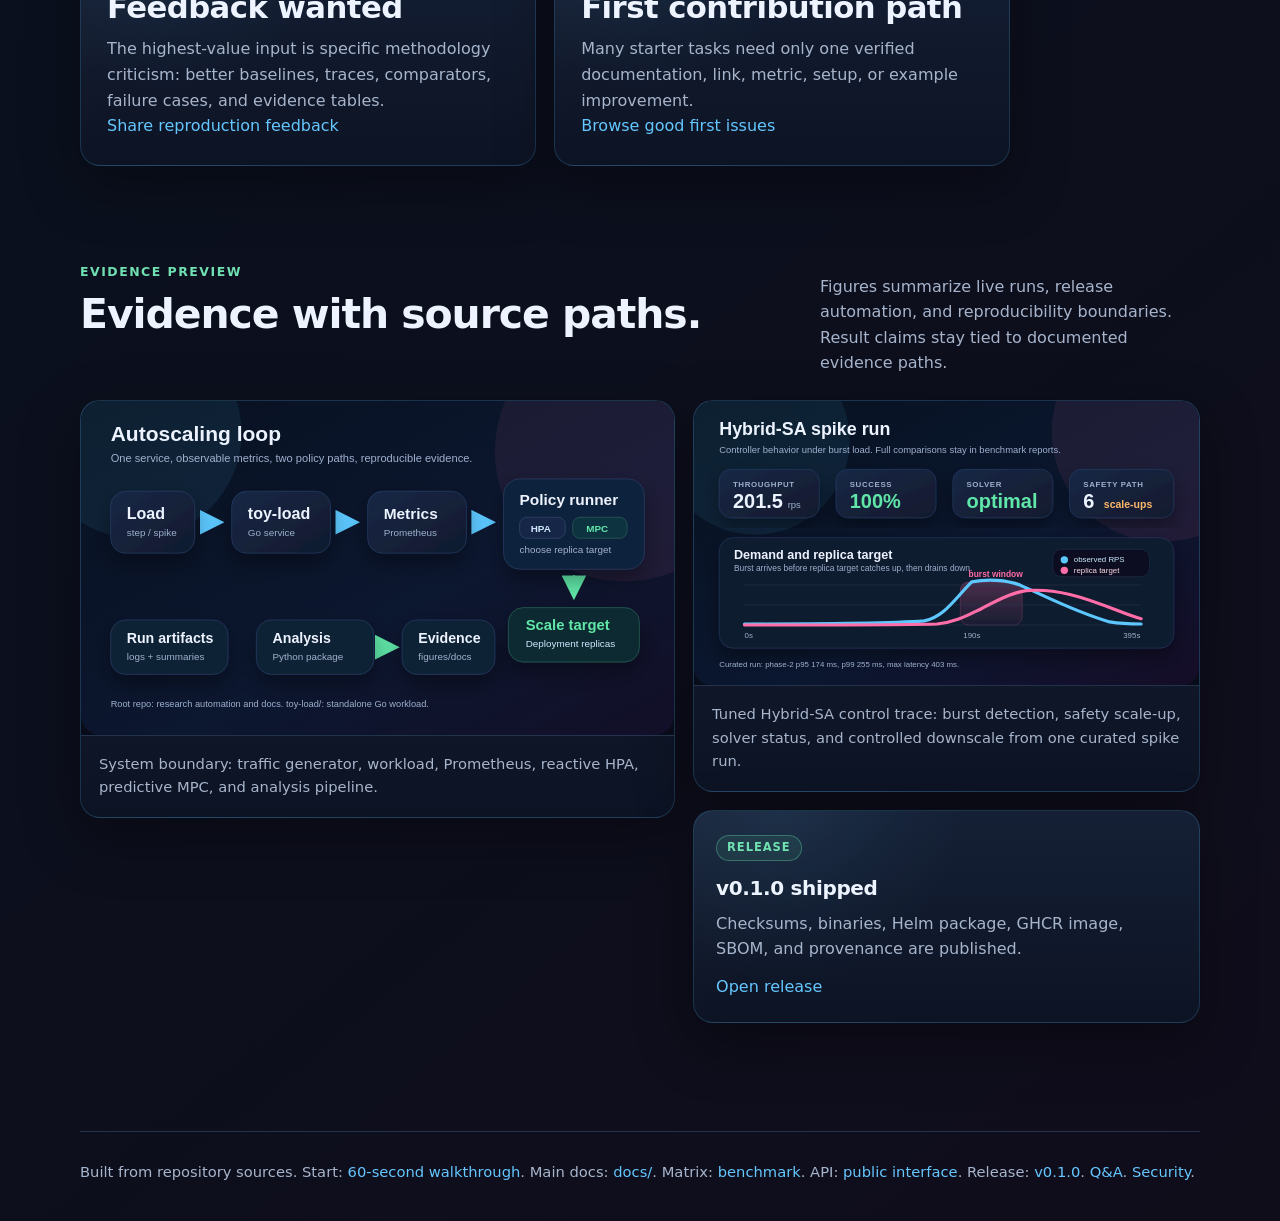
==== commit 7c13913a: "docs: add SEO metadata for docs site" ====
--- a/site/index.html
+++ b/site/index.html
@@ -3,9 +3,36 @@
   <head>
     <meta charset="utf-8">
     <meta name="viewport" content="width=device-width, initial-scale=1">
-    <title>MPC Autoscaler Docs</title>
-    <meta name="description" content="Documentation site for the mpc-autoscaler research repository.">
+    <title>MPC Autoscaler | Kubernetes HPA vs MPC Autoscaling Lab</title>
+    <meta name="description" content="Reproducible Kubernetes autoscaling lab comparing reactive HPA baselines with a short-horizon MPC controller, Prometheus metrics, Grafana evidence, and good first issues.">
+    <meta name="robots" content="index,follow">
+    <link rel="canonical" href="https://vshulcz.github.io/mpc-autoscaler/">
+    <meta property="og:type" content="website">
+    <meta property="og:site_name" content="mpc-autoscaler">
+    <meta property="og:title" content="MPC Autoscaler: Kubernetes HPA vs MPC Autoscaling Lab">
+    <meta property="og:description" content="Compare Kubernetes HPA and Model Predictive Control on a reproducible autoscaling lab with Prometheus/Grafana evidence and scoped starter tasks.">
+    <meta property="og:url" content="https://vshulcz.github.io/mpc-autoscaler/">
+    <meta property="og:image" content="https://vshulcz.github.io/mpc-autoscaler/assets/figures/ten-second-demo.gif">
+    <meta name="twitter:card" content="summary_large_image">
+    <meta name="twitter:title" content="MPC Autoscaler: Kubernetes HPA vs MPC Lab">
+    <meta name="twitter:description" content="Reproducible autoscaling experiments with HPA baselines, MPC control, Prometheus metrics, Grafana evidence, and good first issues.">
+    <meta name="twitter:image" content="https://vshulcz.github.io/mpc-autoscaler/assets/figures/ten-second-demo.gif">
     <link rel="stylesheet" href="assets/style.css">
+    <script type="application/ld+json">
+      {
+        "@context": "https://schema.org",
+        "@type": "SoftwareSourceCode",
+        "name": "mpc-autoscaler",
+        "description": "Reproducible Kubernetes autoscaling lab comparing reactive HPA baselines with a short-horizon Model Predictive Control controller.",
+        "codeRepository": "https://github.com/vshulcz/mpc-autoscaler",
+        "url": "https://vshulcz.github.io/mpc-autoscaler/",
+        "license": "https://www.apache.org/licenses/LICENSE-2.0",
+        "programmingLanguage": ["Go", "Python", "Helm"],
+        "keywords": "Kubernetes autoscaling, HPA, Model Predictive Control, MPC, Prometheus, Grafana, reproducibility, good first issue",
+        "applicationCategory": "Research software",
+        "isAccessibleForFree": true
+      }
+    </script>
   </head>
   <body>
     <header class="shell nav">
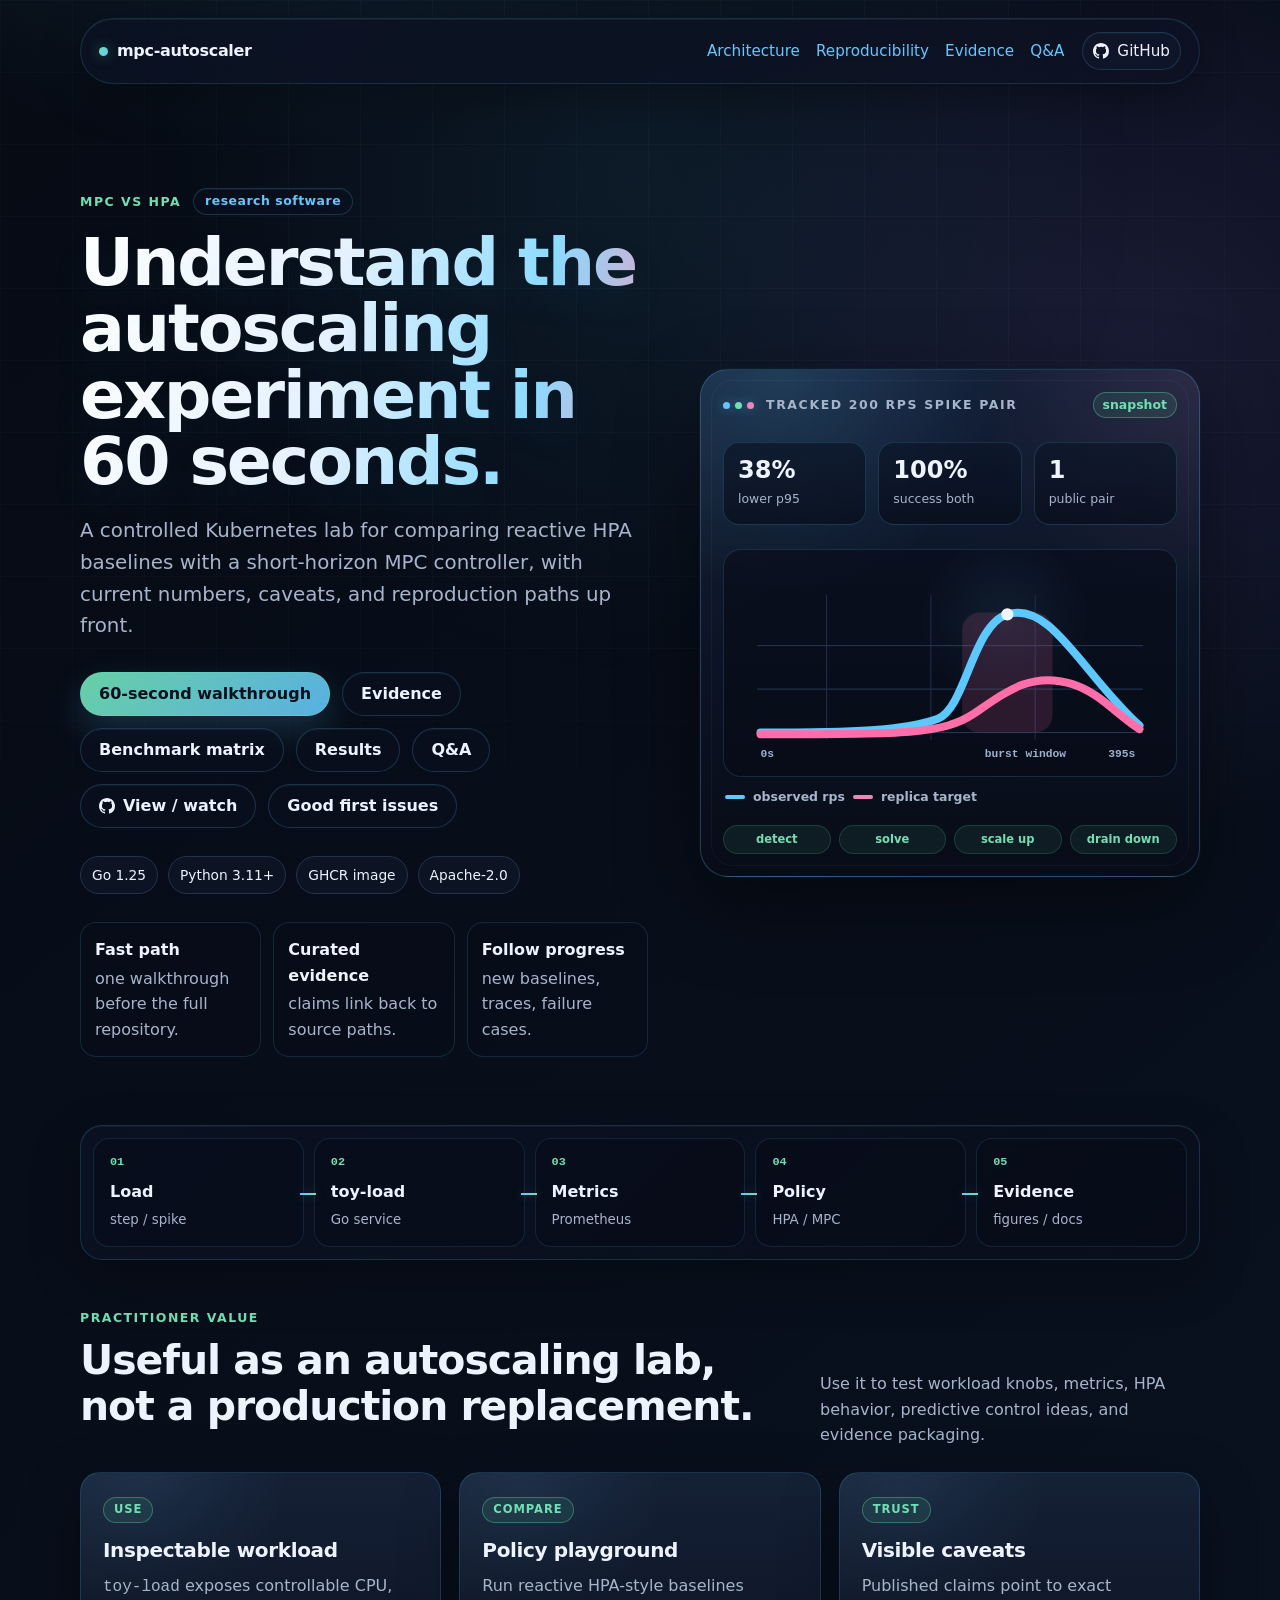
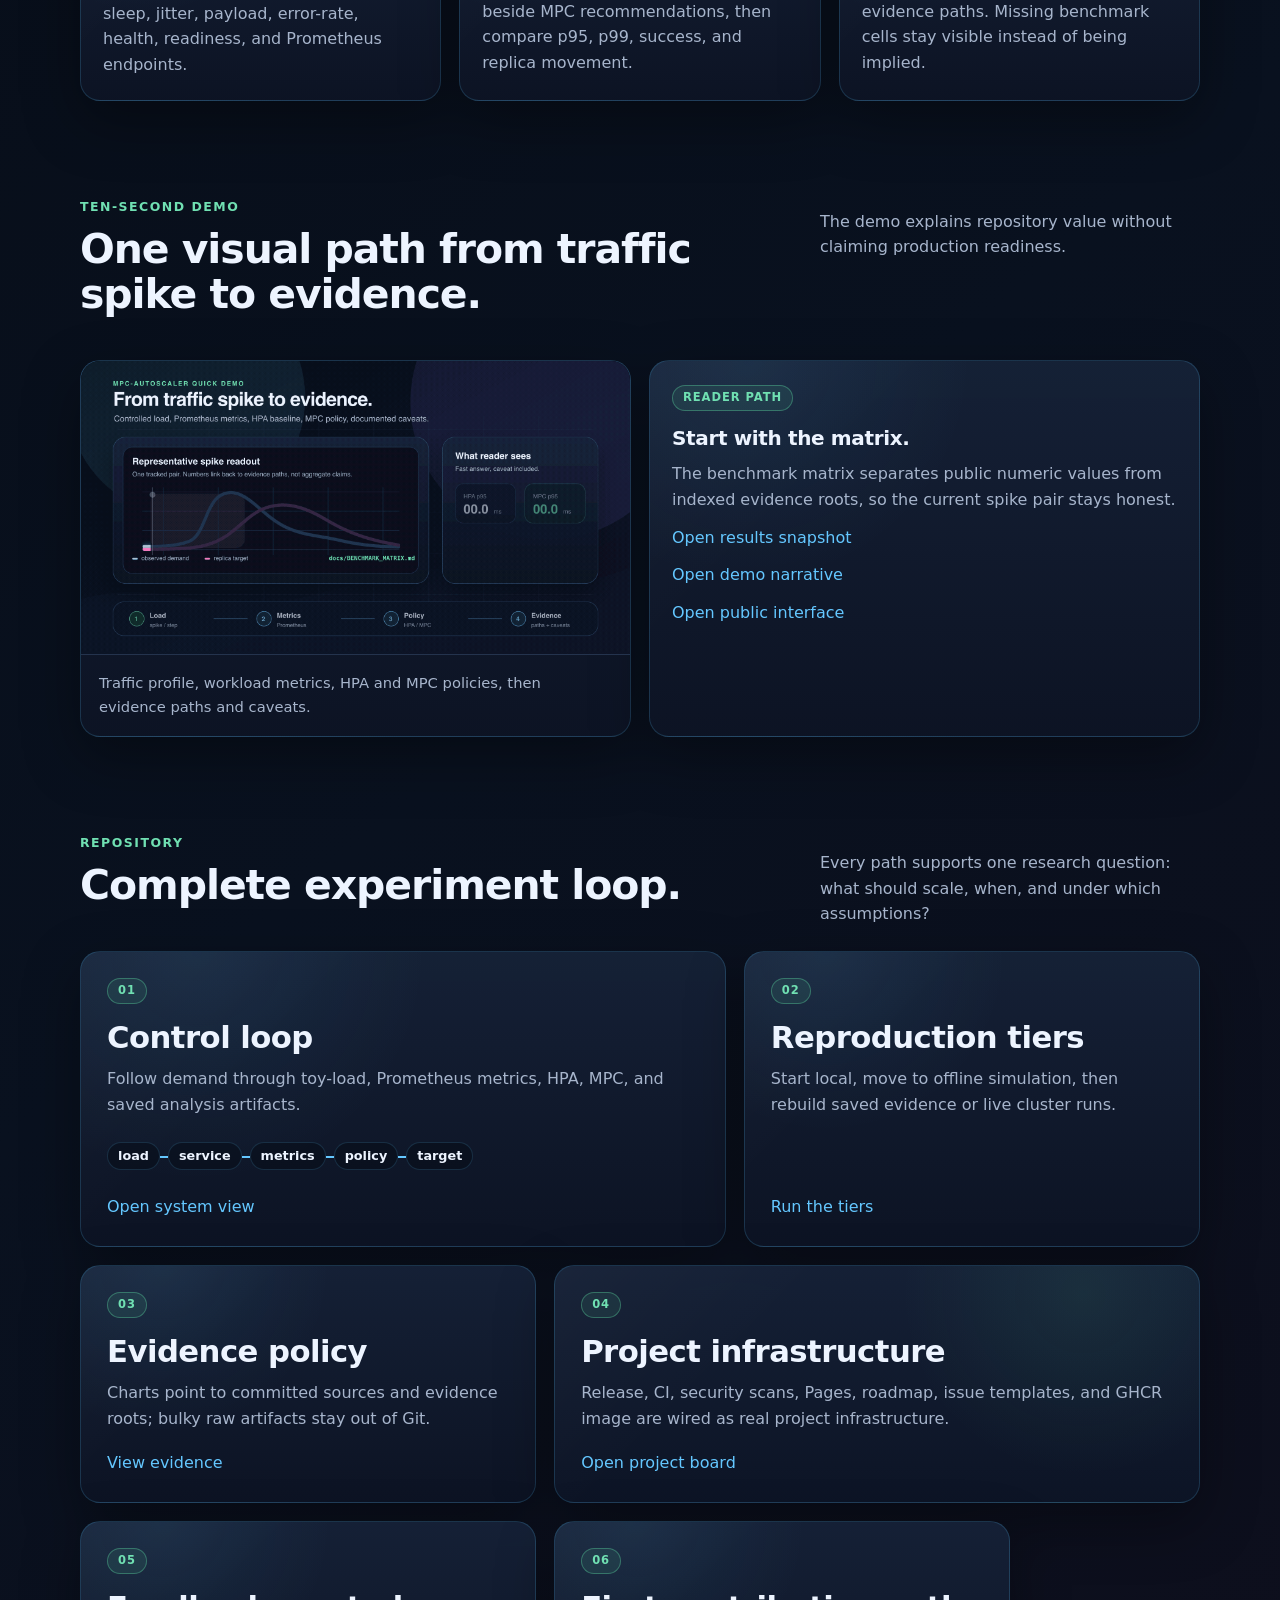
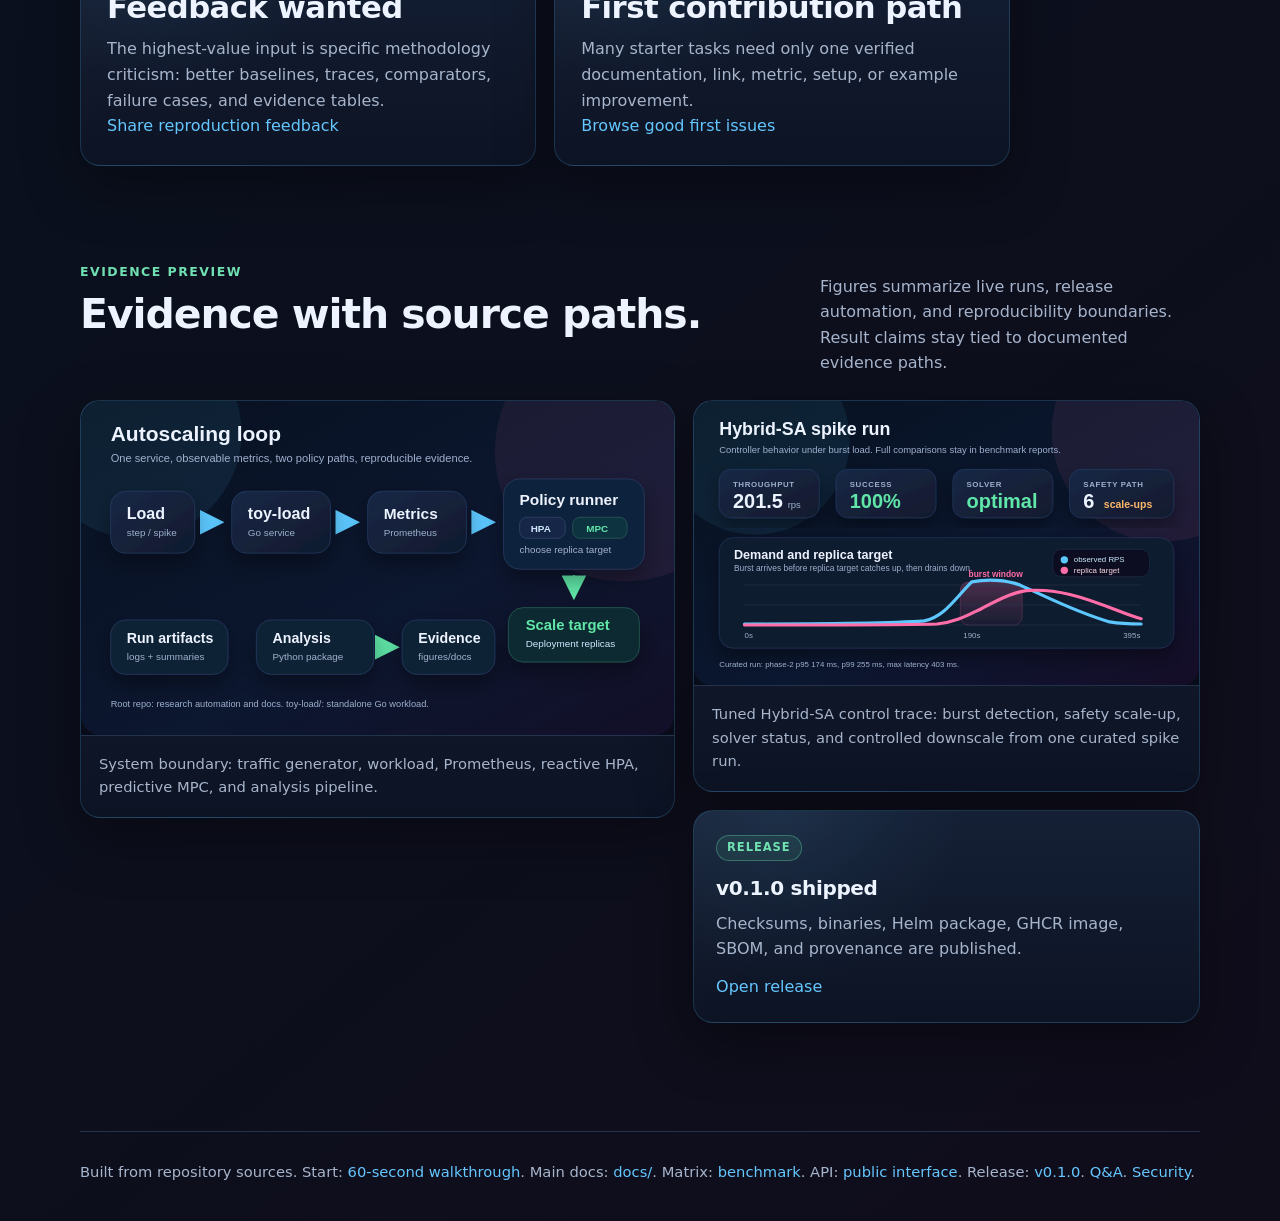
==== commit 5c0303e1: "docs: add Google site verification" ====
--- a/site/index.html
+++ b/site/index.html
@@ -6,6 +6,7 @@
     <title>MPC Autoscaler | Kubernetes HPA vs MPC Autoscaling Lab</title>
     <meta name="description" content="Reproducible Kubernetes autoscaling lab comparing reactive HPA baselines with a short-horizon MPC controller, Prometheus metrics, Grafana evidence, and good first issues.">
     <meta name="robots" content="index,follow">
+    <meta name="google-site-verification" content="FiO9iElaYNmGO-TNwAAKNSG3QcGYCET2BD0c-ECpHAo">
     <link rel="canonical" href="https://vshulcz.github.io/mpc-autoscaler/">
     <meta property="og:type" content="website">
     <meta property="og:site_name" content="mpc-autoscaler">
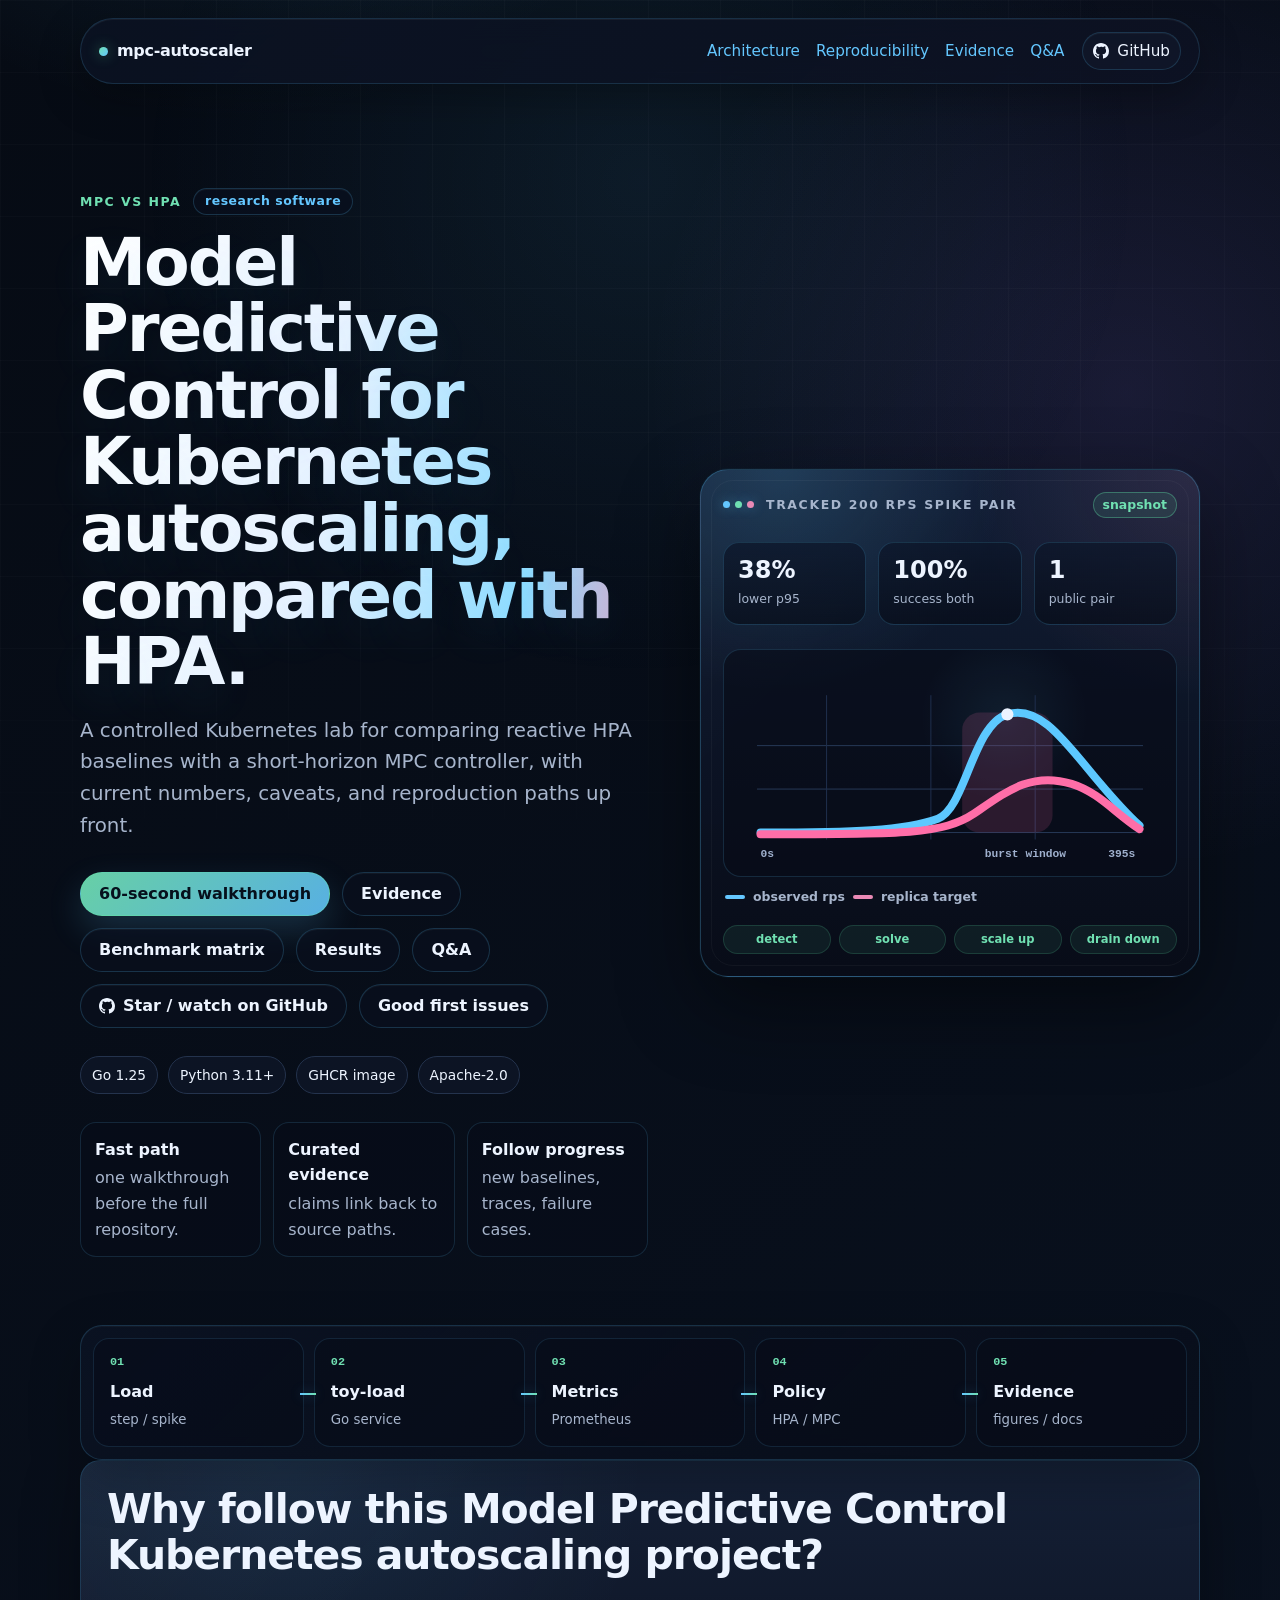
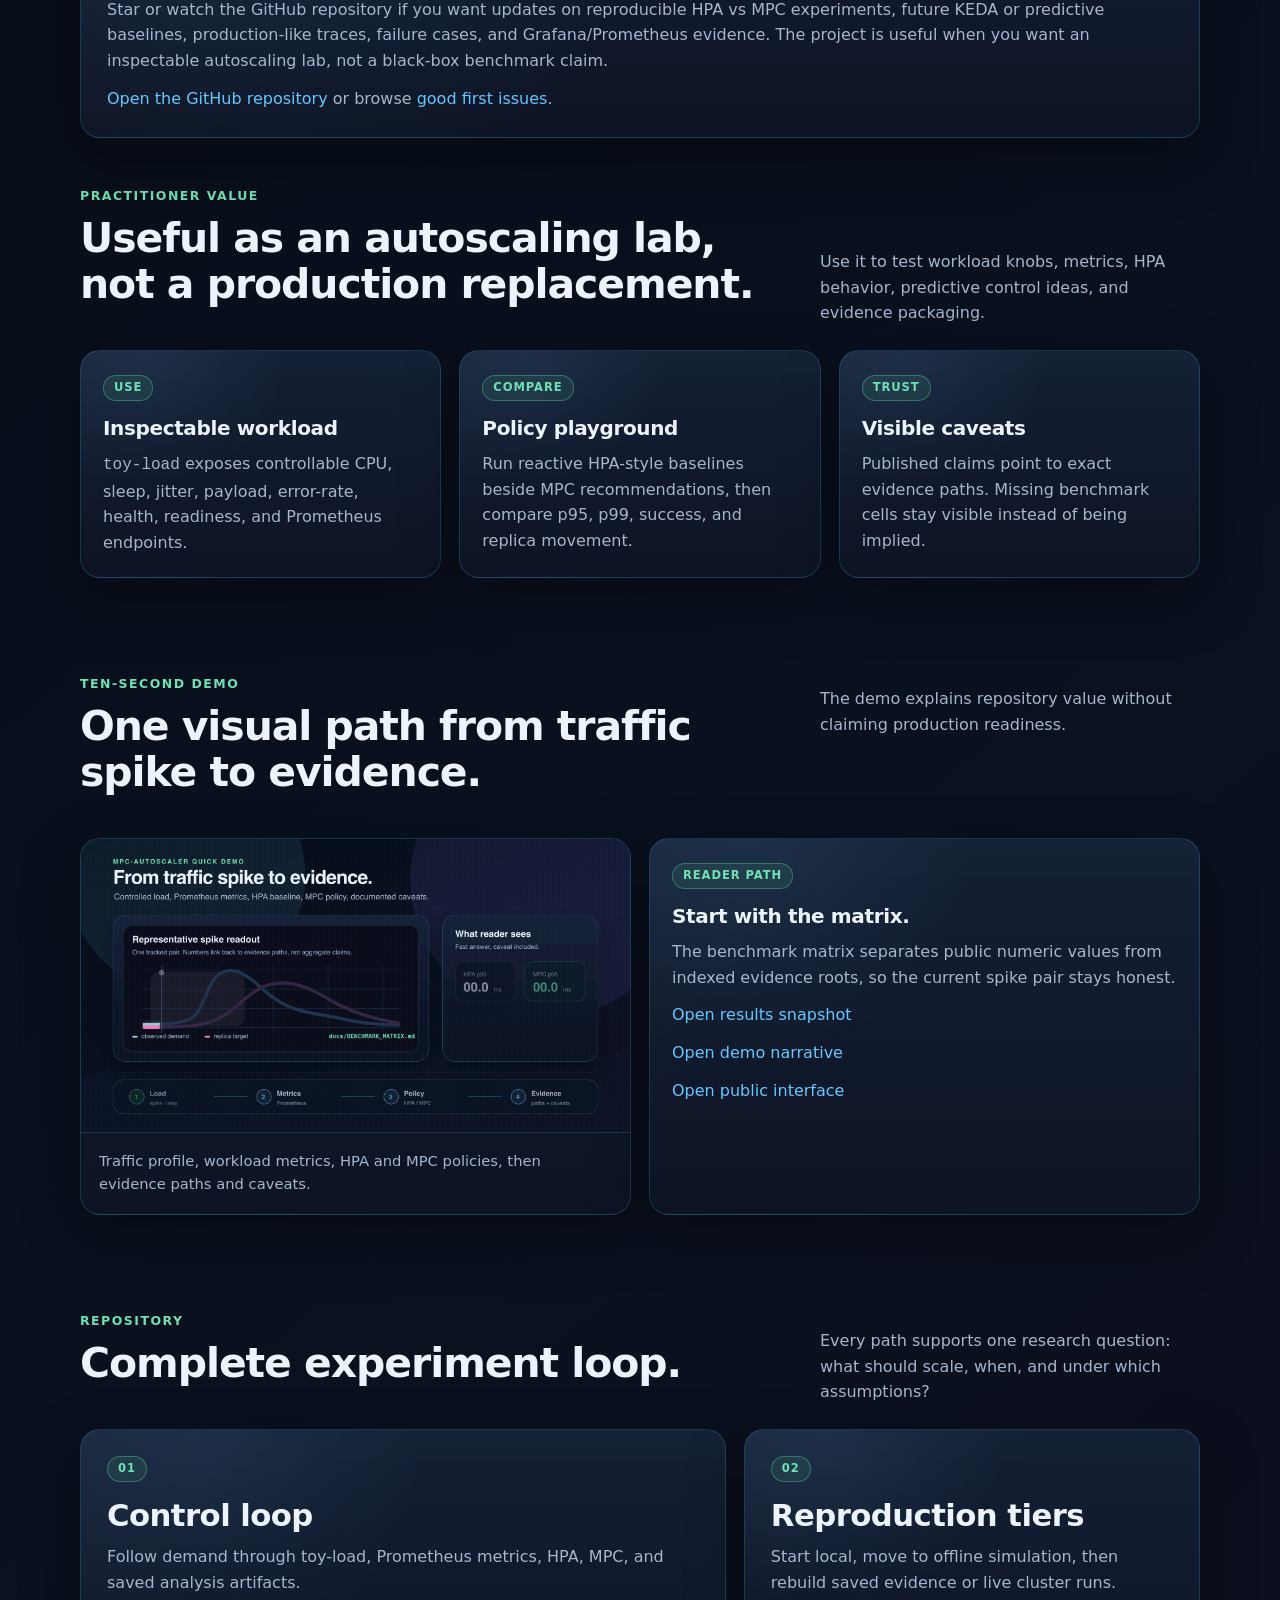
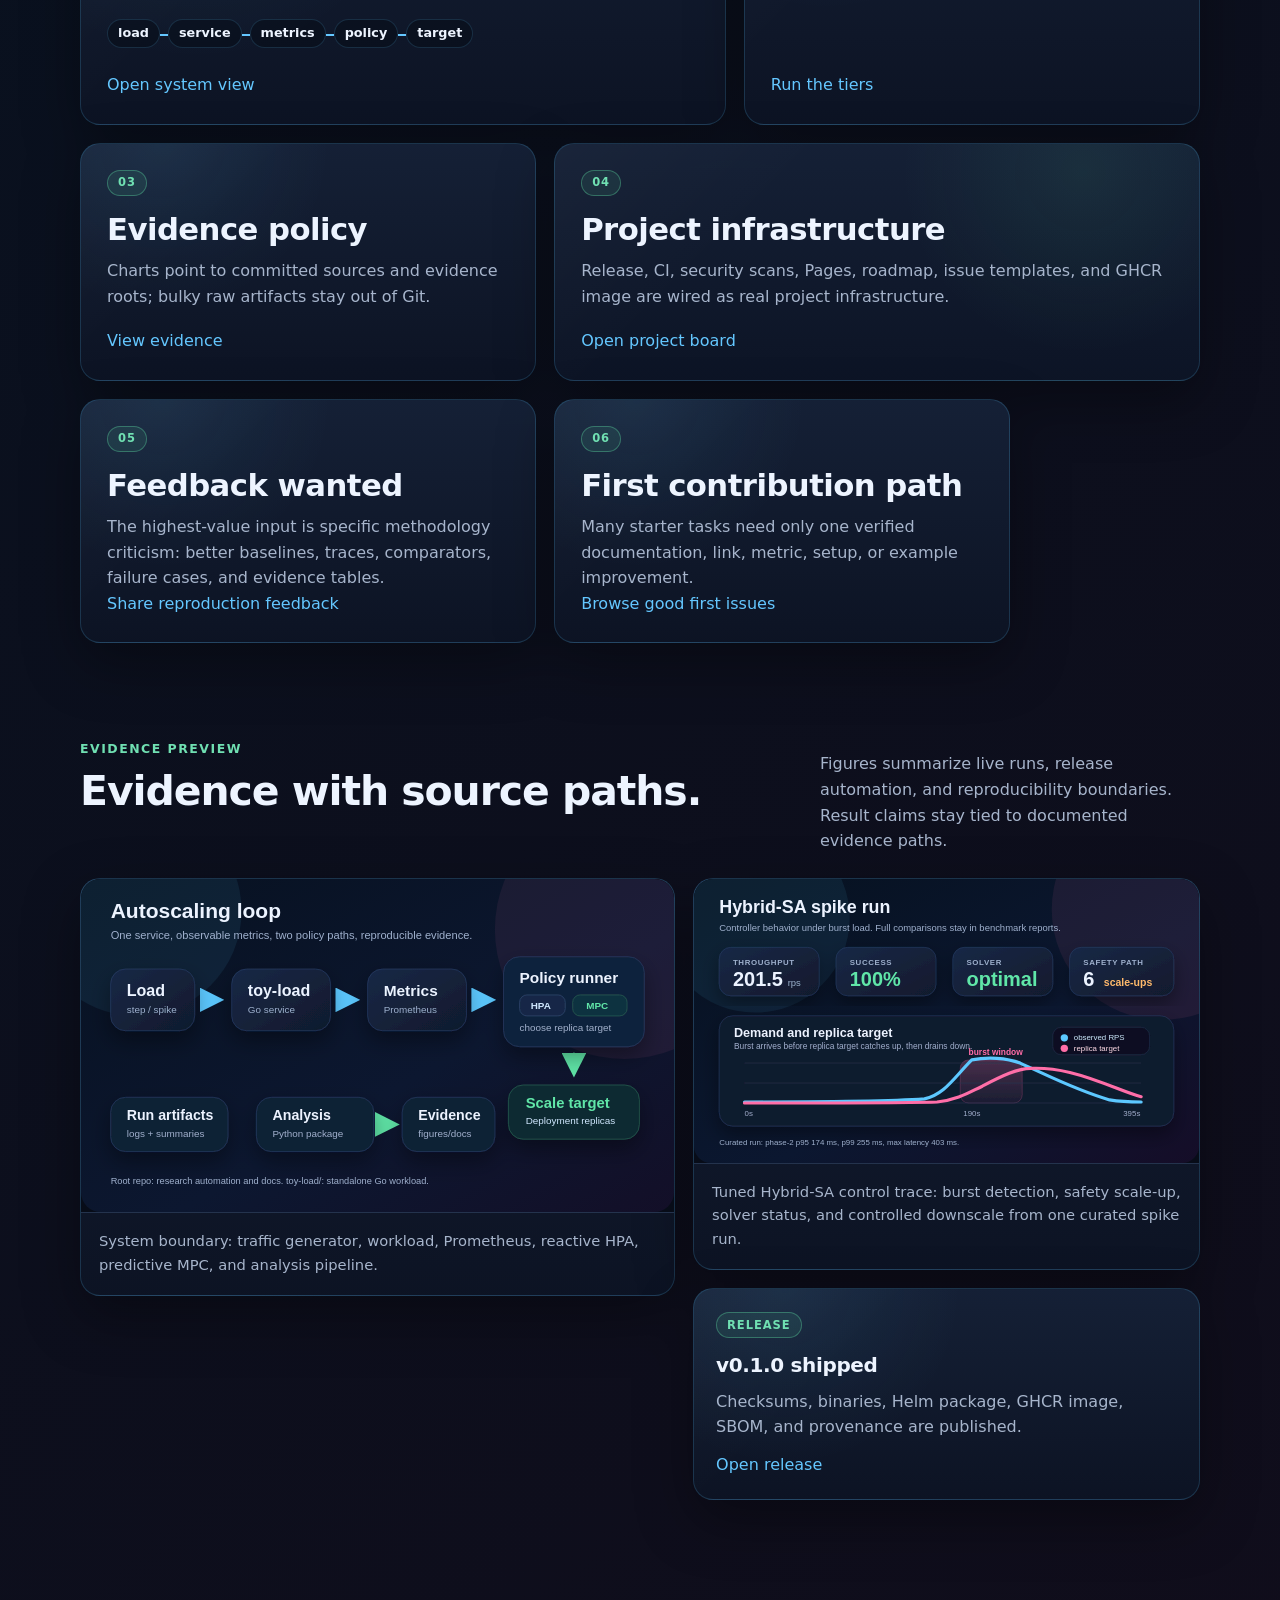
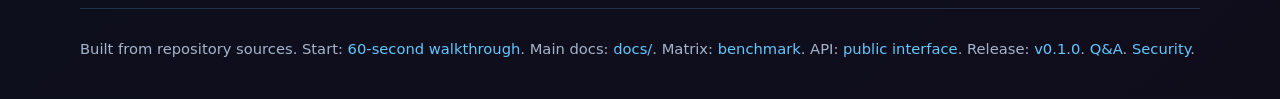
==== commit fd581801: "docs: target model predictive autoscaling search" ====
--- a/site/index.html
+++ b/site/index.html
@@ -3,20 +3,20 @@
   <head>
     <meta charset="utf-8">
     <meta name="viewport" content="width=device-width, initial-scale=1">
-    <title>MPC Autoscaler | Kubernetes HPA vs MPC Autoscaling Lab</title>
-    <meta name="description" content="Reproducible Kubernetes autoscaling lab comparing reactive HPA baselines with a short-horizon MPC controller, Prometheus metrics, Grafana evidence, and good first issues.">
+    <title>Model Predictive Control Kubernetes Autoscaling | HPA vs MPC Lab</title>
+    <meta name="description" content="Model Predictive Control Kubernetes autoscaling lab comparing reactive HPA baselines with a short-horizon MPC controller, Prometheus metrics, Grafana evidence, and good first issues.">
     <meta name="robots" content="index,follow">
     <meta name="google-site-verification" content="FiO9iElaYNmGO-TNwAAKNSG3QcGYCET2BD0c-ECpHAo">
     <link rel="canonical" href="https://vshulcz.github.io/mpc-autoscaler/">
     <meta property="og:type" content="website">
     <meta property="og:site_name" content="mpc-autoscaler">
-    <meta property="og:title" content="MPC Autoscaler: Kubernetes HPA vs MPC Autoscaling Lab">
-    <meta property="og:description" content="Compare Kubernetes HPA and Model Predictive Control on a reproducible autoscaling lab with Prometheus/Grafana evidence and scoped starter tasks.">
+    <meta property="og:title" content="Model Predictive Control Kubernetes Autoscaling Lab">
+    <meta property="og:description" content="Compare Kubernetes HPA and Model Predictive Control in a reproducible autoscaling lab with Prometheus/Grafana evidence and scoped starter tasks.">
     <meta property="og:url" content="https://vshulcz.github.io/mpc-autoscaler/">
     <meta property="og:image" content="https://vshulcz.github.io/mpc-autoscaler/assets/figures/ten-second-demo.gif">
     <meta name="twitter:card" content="summary_large_image">
-    <meta name="twitter:title" content="MPC Autoscaler: Kubernetes HPA vs MPC Lab">
-    <meta name="twitter:description" content="Reproducible autoscaling experiments with HPA baselines, MPC control, Prometheus metrics, Grafana evidence, and good first issues.">
+    <meta name="twitter:title" content="Model Predictive Control Kubernetes Autoscaling Lab">
+    <meta name="twitter:description" content="Reproducible HPA vs MPC autoscaling experiments with Prometheus metrics, Grafana evidence, and good first issues.">
     <meta name="twitter:image" content="https://vshulcz.github.io/mpc-autoscaler/assets/figures/ten-second-demo.gif">
     <link rel="stylesheet" href="assets/style.css">
     <script type="application/ld+json">
@@ -24,12 +24,12 @@
         "@context": "https://schema.org",
         "@type": "SoftwareSourceCode",
         "name": "mpc-autoscaler",
-        "description": "Reproducible Kubernetes autoscaling lab comparing reactive HPA baselines with a short-horizon Model Predictive Control controller.",
+        "description": "Model Predictive Control Kubernetes autoscaling lab comparing reactive HPA baselines with a short-horizon MPC controller.",
         "codeRepository": "https://github.com/vshulcz/mpc-autoscaler",
         "url": "https://vshulcz.github.io/mpc-autoscaler/",
         "license": "https://www.apache.org/licenses/LICENSE-2.0",
         "programmingLanguage": ["Go", "Python", "Helm"],
-        "keywords": "Kubernetes autoscaling, HPA, Model Predictive Control, MPC, Prometheus, Grafana, reproducibility, good first issue",
+        "keywords": "Model Predictive Control Kubernetes autoscaling, Kubernetes autoscaling, HPA vs MPC, HPA, MPC, Prometheus, Grafana, reproducibility, good first issue",
         "applicationCategory": "Research software",
         "isAccessibleForFree": true
       }
@@ -54,7 +54,7 @@
             <div class="eyebrow">MPC vs HPA</div>
             <span class="release-pill">research software</span>
           </div>
-          <h1>Understand the autoscaling experiment in 60 seconds.</h1>
+          <h1>Model Predictive Control for Kubernetes autoscaling, compared with HPA.</h1>
           <p class="lead">A controlled Kubernetes lab for comparing reactive HPA baselines with a short-horizon MPC controller, with current numbers, caveats, and reproduction paths up front.</p>
           <div class="hero-actions">
             <a class="button button-primary" href="https://github.com/vshulcz/mpc-autoscaler/blob/main/docs/MPC_VS_HPA_60_SECONDS.md">60-second walkthrough</a>
@@ -62,7 +62,7 @@
             <a class="button" href="https://github.com/vshulcz/mpc-autoscaler/blob/main/docs/BENCHMARK_MATRIX.md">Benchmark matrix</a>
             <a class="button" href="https://github.com/vshulcz/mpc-autoscaler/blob/main/docs/RESULTS.md">Results</a>
             <a class="button" href="https://github.com/vshulcz/mpc-autoscaler/discussions/categories/q-a">Q&amp;A</a>
-            <a class="button" href="https://github.com/vshulcz/mpc-autoscaler"><svg class="github-mark" viewBox="0 0 16 16" aria-hidden="true" focusable="false"><path d="M8 0C3.58 0 0 3.58 0 8c0 3.54 2.29 6.53 5.47 7.59.4.07.55-.17.55-.38 0-.19-.01-.82-.01-1.49-2.01.37-2.53-.49-2.69-.94-.09-.23-.48-.94-.82-1.13-.28-.15-.68-.52-.01-.53.63-.01 1.08.58 1.23.82.72 1.21 1.87.87 2.33.66.07-.52.28-.87.51-1.07-1.78-.2-3.64-.89-3.64-3.95 0-.87.31-1.59.82-2.15-.08-.2-.36-1.02.08-2.12 0 0 .67-.21 2.2.82A7.62 7.62 0 0 1 8 3.86c.68 0 1.36.09 2 .27 1.53-1.04 2.2-.82 2.2-.82.44 1.1.16 1.92.08 2.12.51.56.82 1.27.82 2.15 0 3.07-1.87 3.75-3.65 3.95.29.25.54.73.54 1.48 0 1.07-.01 1.93-.01 2.2 0 .21.15.46.55.38A8.01 8.01 0 0 0 16 8c0-4.42-3.58-8-8-8z"/></svg><span>View / watch</span></a>
+            <a class="button" href="https://github.com/vshulcz/mpc-autoscaler"><svg class="github-mark" viewBox="0 0 16 16" aria-hidden="true" focusable="false"><path d="M8 0C3.58 0 0 3.58 0 8c0 3.54 2.29 6.53 5.47 7.59.4.07.55-.17.55-.38 0-.19-.01-.82-.01-1.49-2.01.37-2.53-.49-2.69-.94-.09-.23-.48-.94-.82-1.13-.28-.15-.68-.52-.01-.53.63-.01 1.08.58 1.23.82.72 1.21 1.87.87 2.33.66.07-.52.28-.87.51-1.07-1.78-.2-3.64-.89-3.64-3.95 0-.87.31-1.59.82-2.15-.08-.2-.36-1.02.08-2.12 0 0 .67-.21 2.2.82A7.62 7.62 0 0 1 8 3.86c.68 0 1.36.09 2 .27 1.53-1.04 2.2-.82 2.2-.82.44 1.1.16 1.92.08 2.12.51.56.82 1.27.82 2.15 0 3.07-1.87 3.75-3.65 3.95.29.25.54.73.54 1.48 0 1.07-.01 1.93-.01 2.2 0 .21.15.46.55.38A8.01 8.01 0 0 0 16 8c0-4.42-3.58-8-8-8z"/></svg><span>Star / watch on GitHub</span></a>
             <a class="button" href="https://github.com/vshulcz/mpc-autoscaler/labels/good%20first%20issue">Good first issues</a>
           </div>
           <div class="chips" aria-label="Project badges">
@@ -123,6 +123,12 @@
         <div class="runway-item"><span>05</span><strong>Evidence</strong><small>figures / docs</small></div>
       </section>
 
+      <section class="shell section panel">
+        <h2>Why follow this Model Predictive Control Kubernetes autoscaling project?</h2>
+        <p>Star or watch the GitHub repository if you want updates on reproducible HPA vs MPC experiments, future KEDA or predictive baselines, production-like traces, failure cases, and Grafana/Prometheus evidence. The project is useful when you want an inspectable autoscaling lab, not a black-box benchmark claim.</p>
+        <p><a href="https://github.com/vshulcz/mpc-autoscaler">Open the GitHub repository</a> or browse <a href="https://github.com/vshulcz/mpc-autoscaler/labels/good%20first%20issue">good first issues</a>.</p>
+      </section>
+
       <section class="shell section">
         <div class="section-head section-head-row">
           <div>
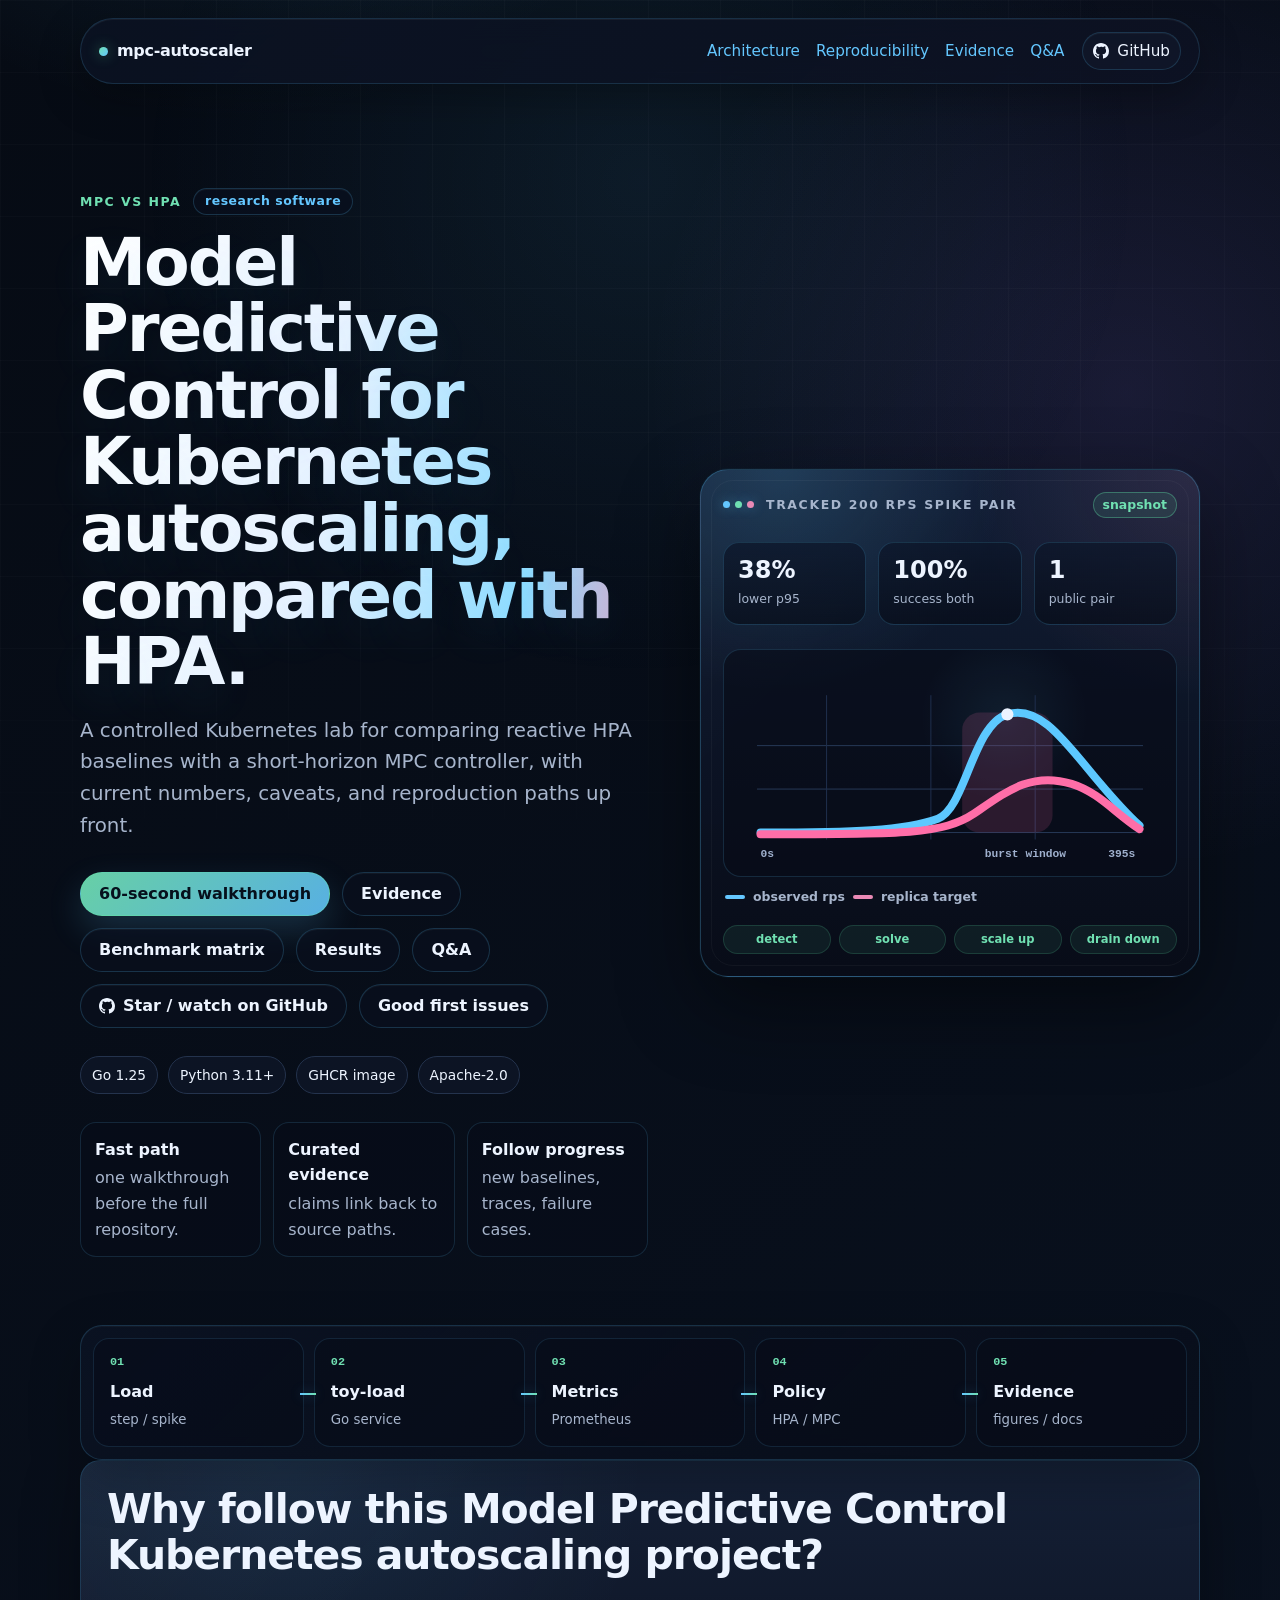
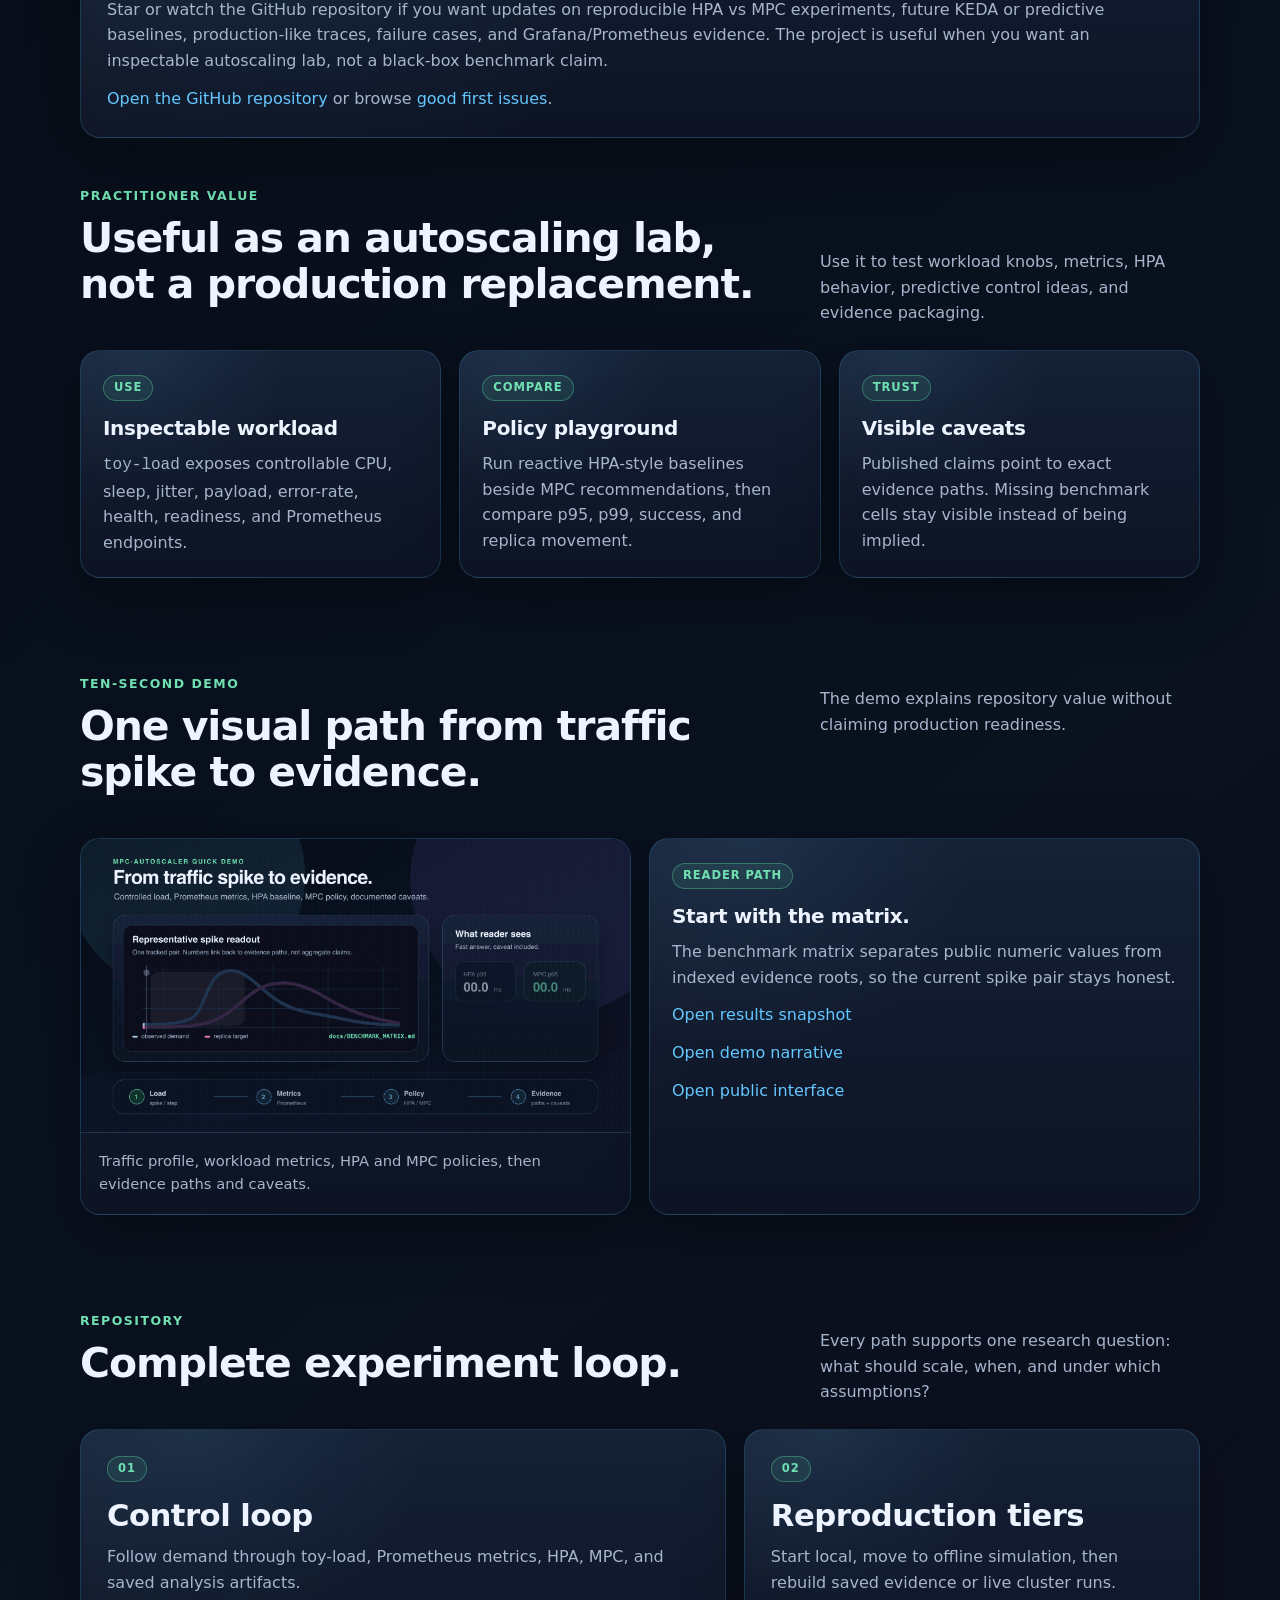
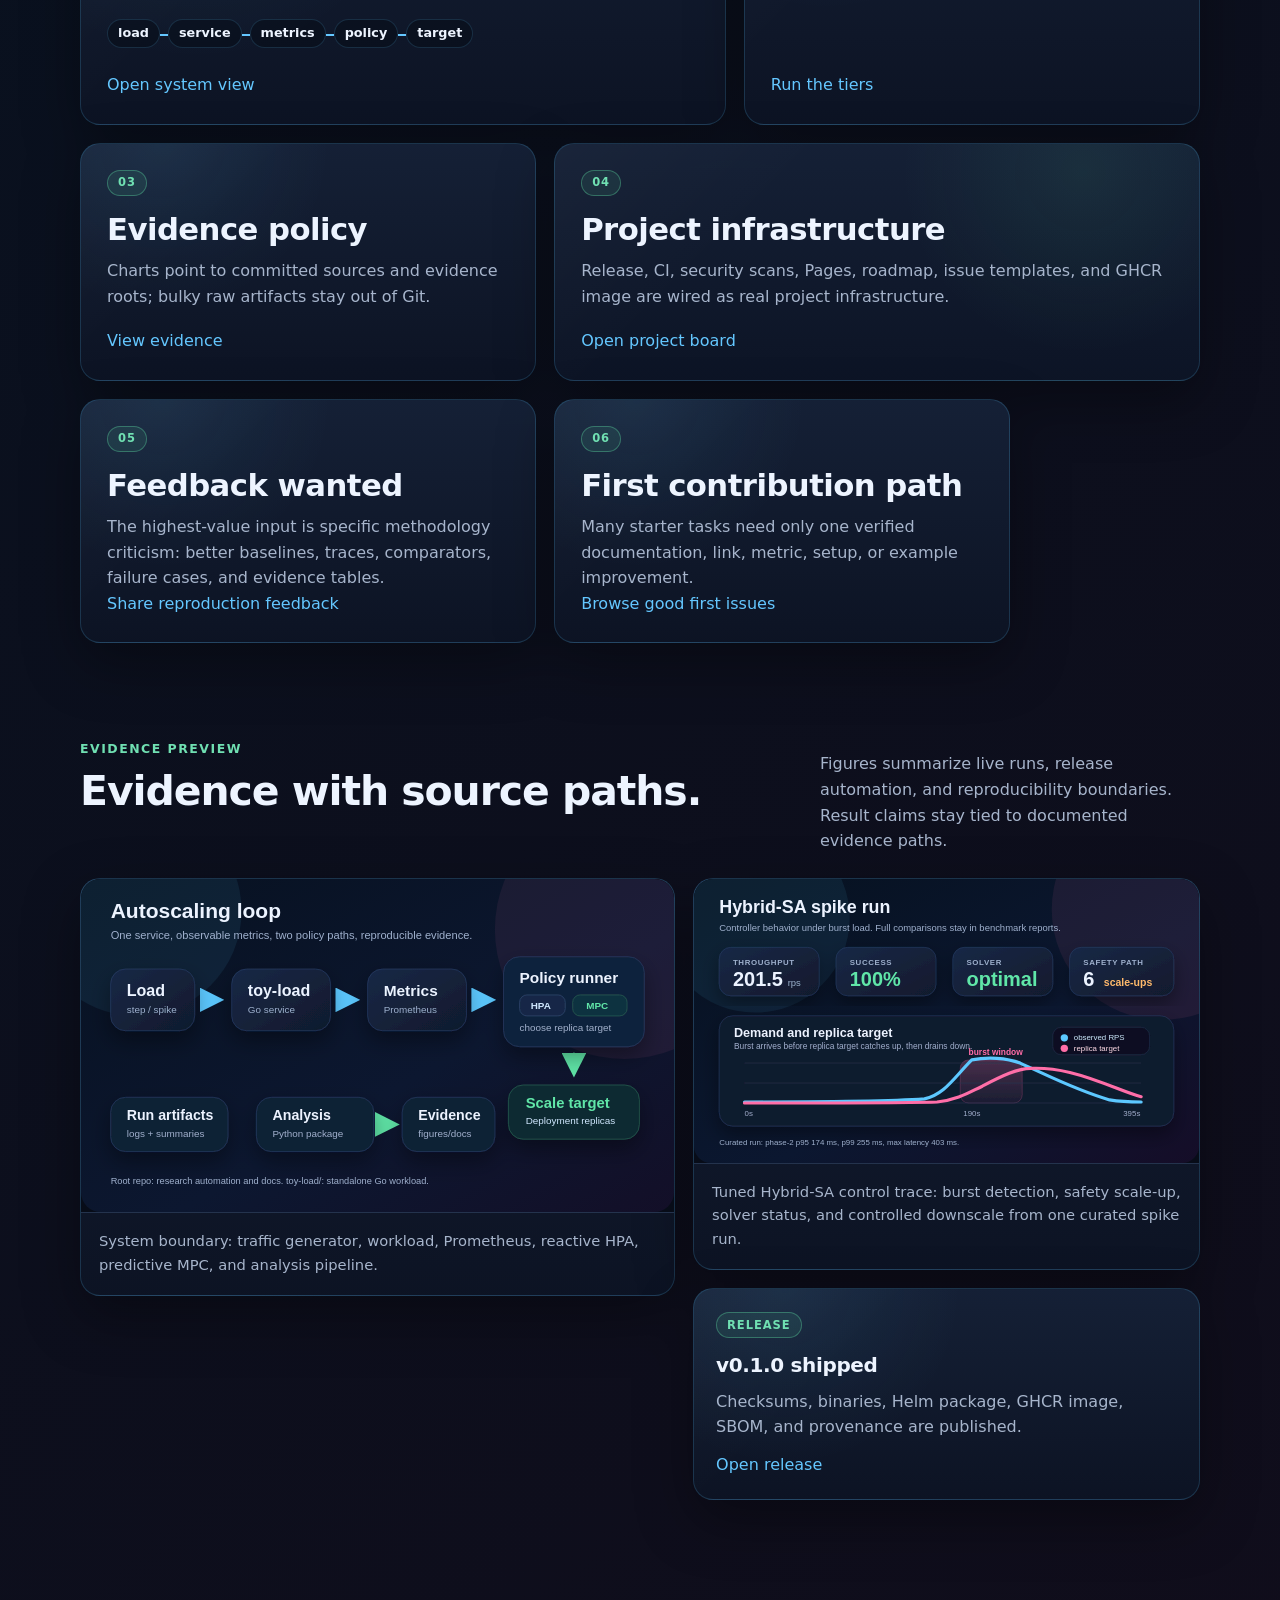
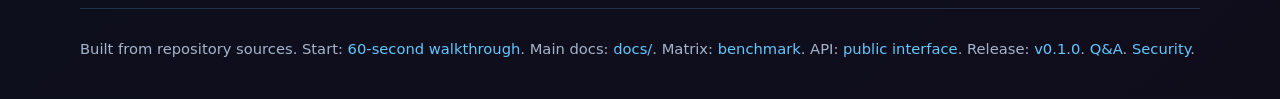
==== commit b3f52fc4: "site: improve SEO, social previews, and LLM discoverability - Replace animated-GIF og:image (not ren" ====
--- a/site/index.html
+++ b/site/index.html
@@ -13,25 +13,53 @@
     <meta property="og:title" content="Model Predictive Control Kubernetes Autoscaling Lab">
     <meta property="og:description" content="Compare Kubernetes HPA and Model Predictive Control in a reproducible autoscaling lab with Prometheus/Grafana evidence and scoped starter tasks.">
     <meta property="og:url" content="https://vshulcz.github.io/mpc-autoscaler/">
-    <meta property="og:image" content="https://vshulcz.github.io/mpc-autoscaler/assets/figures/ten-second-demo.gif">
+    <meta property="og:image" content="https://vshulcz.github.io/mpc-autoscaler/assets/og/og-cover.png">
+    <meta property="og:image:type" content="image/png">
+    <meta property="og:image:width" content="1200">
+    <meta property="og:image:height" content="630">
+    <meta property="og:image:alt" content="MPC vs HPA — Kubernetes autoscaling lab comparing reactive HPA with a short-horizon Model Predictive Control controller.">
+    <meta property="og:locale" content="en_US">
     <meta name="twitter:card" content="summary_large_image">
     <meta name="twitter:title" content="Model Predictive Control Kubernetes Autoscaling Lab">
     <meta name="twitter:description" content="Reproducible HPA vs MPC autoscaling experiments with Prometheus metrics, Grafana evidence, and good first issues.">
-    <meta name="twitter:image" content="https://vshulcz.github.io/mpc-autoscaler/assets/figures/ten-second-demo.gif">
+    <meta name="twitter:image" content="https://vshulcz.github.io/mpc-autoscaler/assets/og/og-cover.png">
+    <link rel="icon" href="/mpc-autoscaler/favicon.svg" type="image/svg+xml">
+    <link rel="apple-touch-icon" href="/mpc-autoscaler/apple-touch-icon.png">
     <link rel="stylesheet" href="assets/style.css">
     <script type="application/ld+json">
       {
         "@context": "https://schema.org",
-        "@type": "SoftwareSourceCode",
-        "name": "mpc-autoscaler",
-        "description": "Model Predictive Control Kubernetes autoscaling lab comparing reactive HPA baselines with a short-horizon MPC controller.",
-        "codeRepository": "https://github.com/vshulcz/mpc-autoscaler",
-        "url": "https://vshulcz.github.io/mpc-autoscaler/",
-        "license": "https://www.apache.org/licenses/LICENSE-2.0",
-        "programmingLanguage": ["Go", "Python", "Helm"],
-        "keywords": "Model Predictive Control Kubernetes autoscaling, Kubernetes autoscaling, HPA vs MPC, HPA, MPC, Prometheus, Grafana, reproducibility, good first issue",
-        "applicationCategory": "Research software",
-        "isAccessibleForFree": true
+        "@graph": [
+          {
+            "@type": "WebSite",
+            "@id": "https://vshulcz.github.io/mpc-autoscaler/#website",
+            "name": "mpc-autoscaler",
+            "url": "https://vshulcz.github.io/mpc-autoscaler/",
+            "description": "Reproducible Kubernetes autoscaling lab comparing reactive HPA baselines with a short-horizon Model Predictive Control controller.",
+            "inLanguage": "en",
+            "author": { "@id": "https://github.com/vshulcz#person" }
+          },
+          {
+            "@type": "SoftwareSourceCode",
+            "@id": "https://github.com/vshulcz/mpc-autoscaler#software",
+            "name": "mpc-autoscaler",
+            "description": "Model Predictive Control Kubernetes autoscaling lab comparing reactive HPA baselines with a short-horizon MPC controller.",
+            "url": "https://vshulcz.github.io/mpc-autoscaler/",
+            "codeRepository": "https://github.com/vshulcz/mpc-autoscaler",
+            "license": "https://www.apache.org/licenses/LICENSE-2.0",
+            "programmingLanguage": ["Go", "Python"],
+            "runtimePlatform": "Kubernetes",
+            "keywords": "Model Predictive Control Kubernetes autoscaling, Kubernetes autoscaling, HPA vs MPC, HPA, MPC, Prometheus, Grafana, reproducibility, good first issue",
+            "isPartOf": { "@id": "https://vshulcz.github.io/mpc-autoscaler/#website" },
+            "author": { "@id": "https://github.com/vshulcz#person" }
+          },
+          {
+            "@type": "Person",
+            "@id": "https://github.com/vshulcz#person",
+            "name": "vshulcz",
+            "url": "https://github.com/vshulcz"
+          }
+        ]
       }
     </script>
   </head>
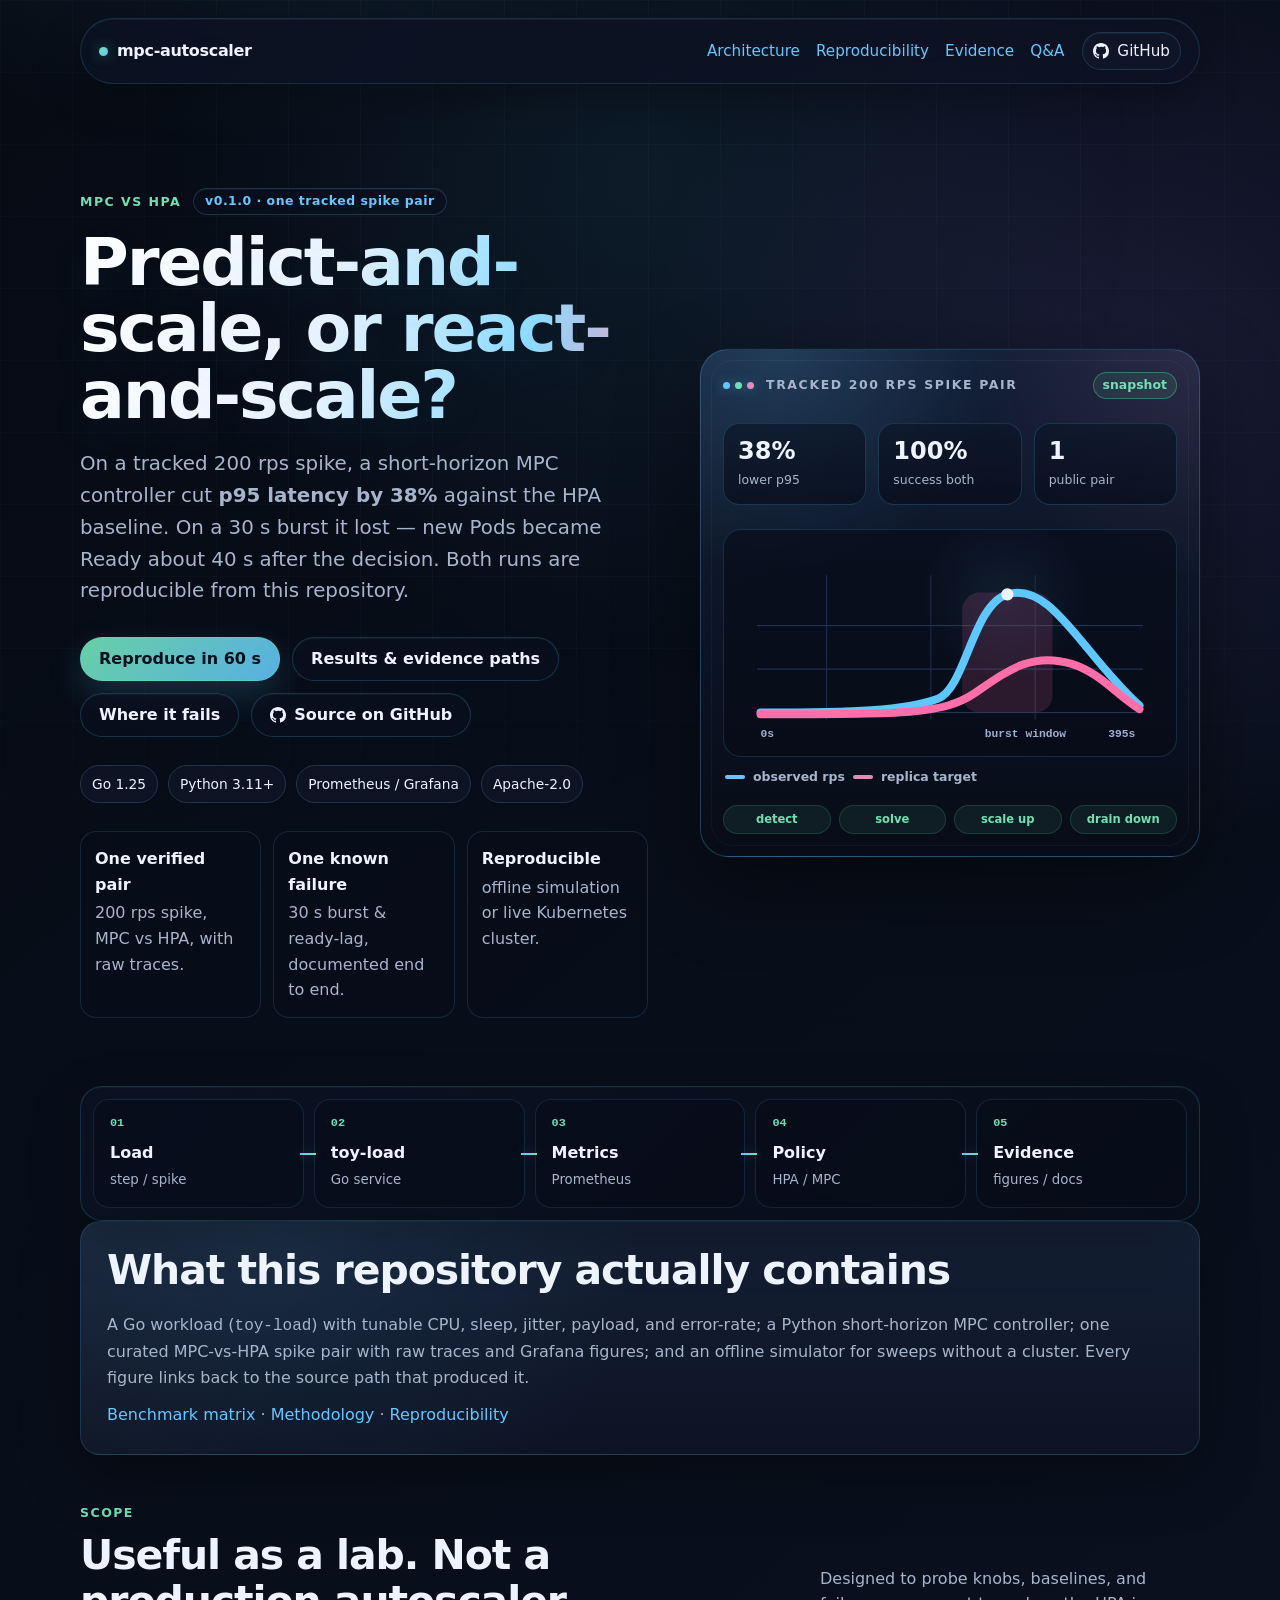
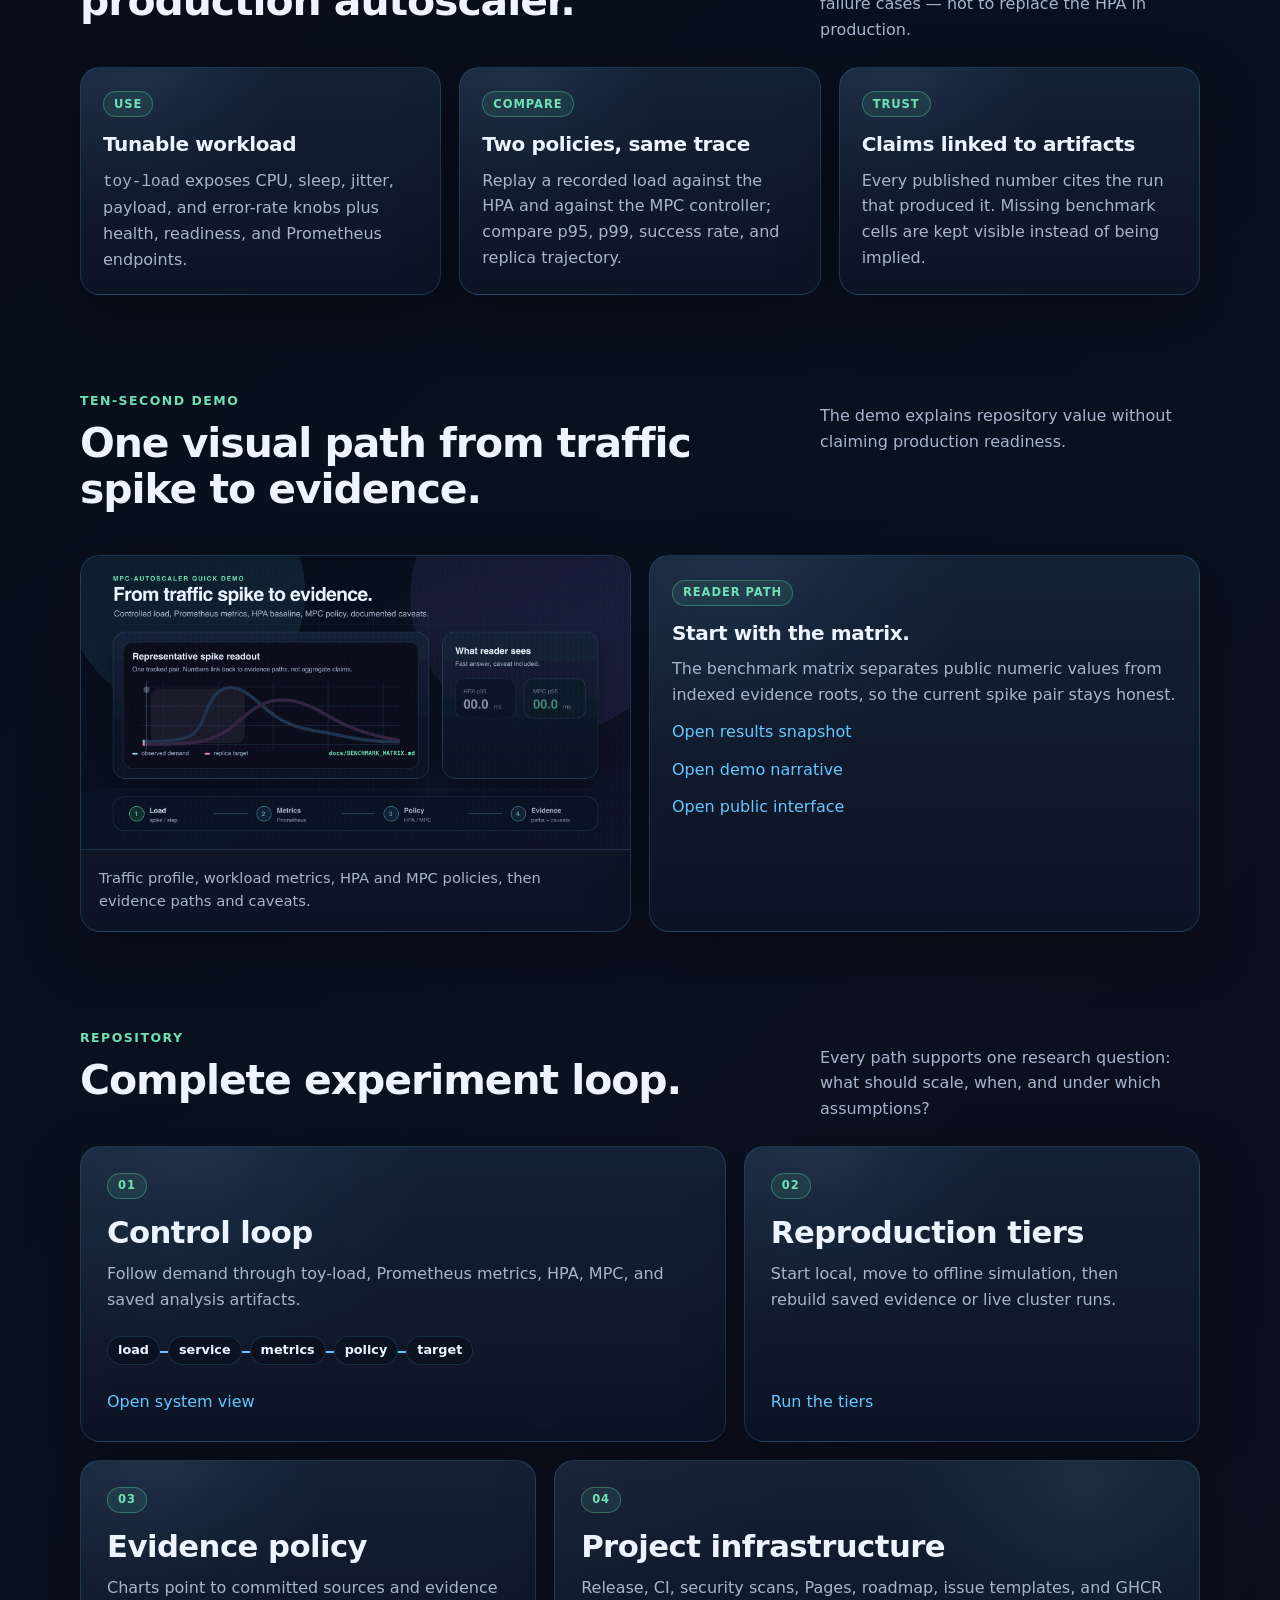
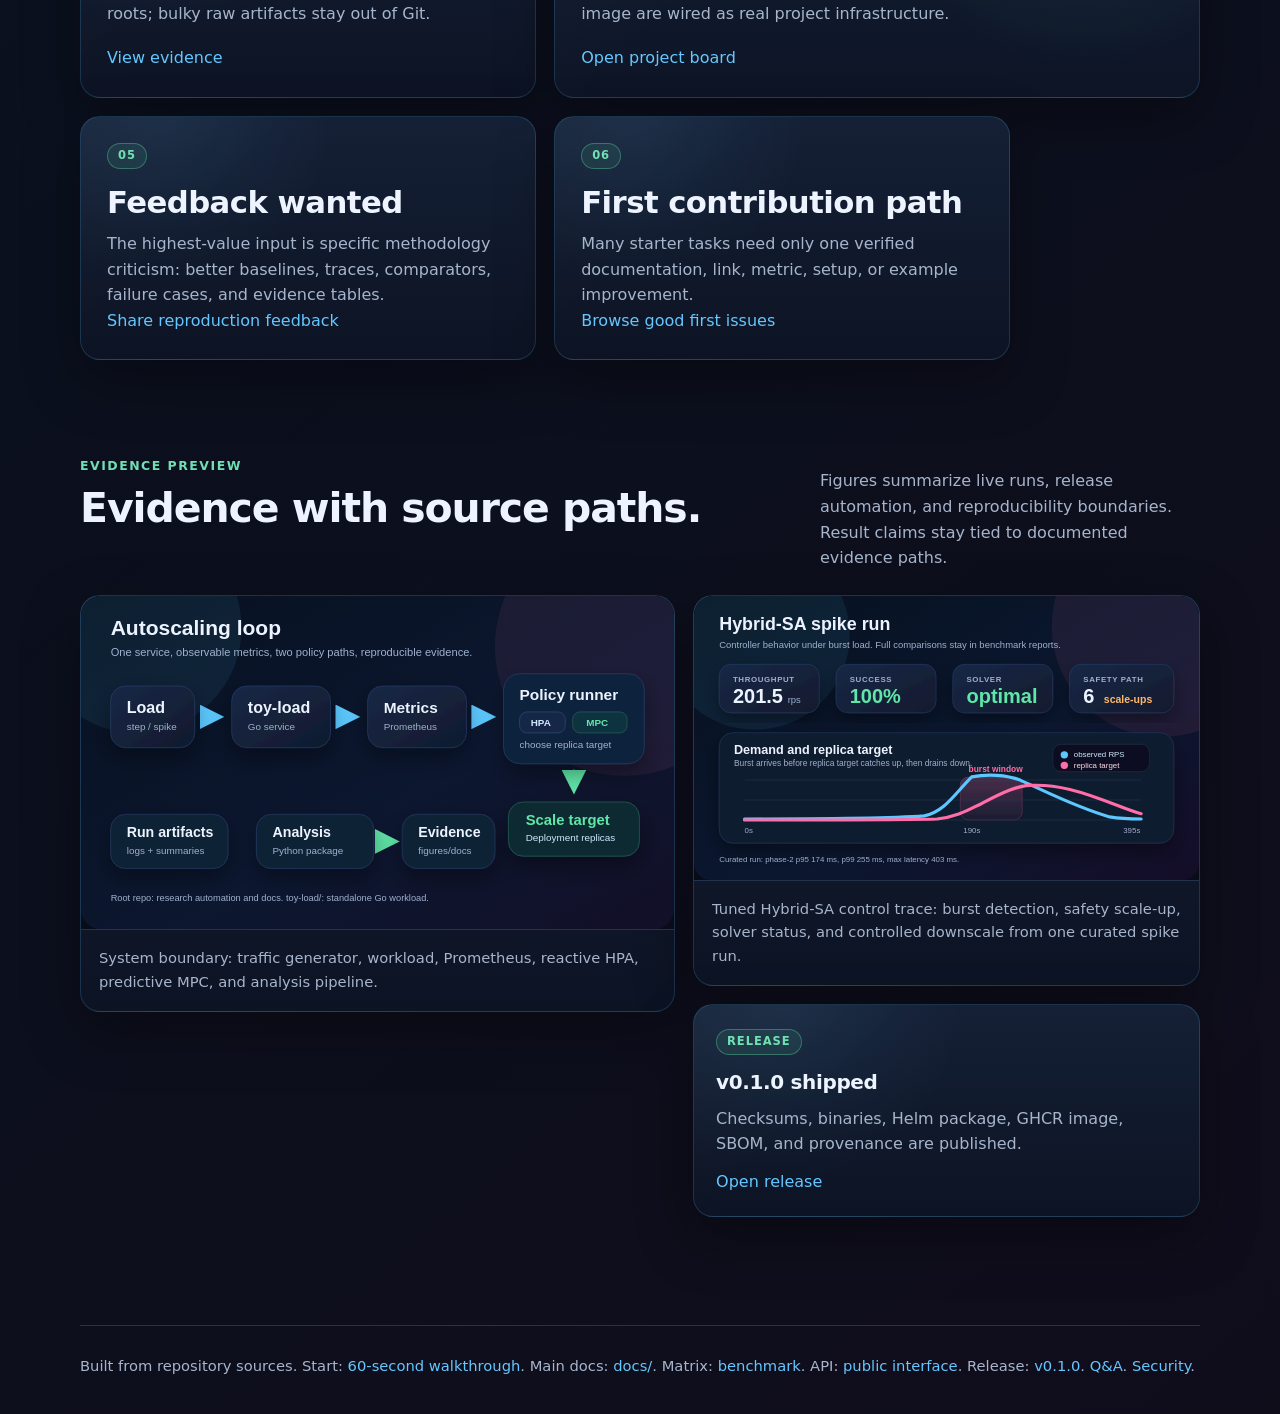
==== commit c22fce93: "docs/site: tighten copy, merge results+matrix, polish site metadata Docs: - docs/RESULTS.md is now t" ====
--- a/site/index.html
+++ b/site/index.html
@@ -3,28 +3,31 @@
   <head>
     <meta charset="utf-8">
     <meta name="viewport" content="width=device-width, initial-scale=1">
-    <title>Model Predictive Control Kubernetes Autoscaling | HPA vs MPC Lab</title>
-    <meta name="description" content="Model Predictive Control Kubernetes autoscaling lab comparing reactive HPA baselines with a short-horizon MPC controller, Prometheus metrics, Grafana evidence, and good first issues.">
+    <title>MPC vs HPA — Kubernetes autoscaling lab</title>
+    <meta name="description" content="A reproducible lab to test whether Model Predictive Control can scale Kubernetes earlier than the HPA — and where it fails. Includes one tracked spike pair, evidence paths, and a 60-second reproduction.">
     <meta name="robots" content="index,follow">
     <meta name="google-site-verification" content="FiO9iElaYNmGO-TNwAAKNSG3QcGYCET2BD0c-ECpHAo">
     <link rel="canonical" href="https://vshulcz.github.io/mpc-autoscaler/">
     <meta property="og:type" content="website">
     <meta property="og:site_name" content="mpc-autoscaler">
-    <meta property="og:title" content="Model Predictive Control Kubernetes Autoscaling Lab">
-    <meta property="og:description" content="Compare Kubernetes HPA and Model Predictive Control in a reproducible autoscaling lab with Prometheus/Grafana evidence and scoped starter tasks.">
+    <meta property="og:title" content="MPC vs HPA — Kubernetes autoscaling lab">
+    <meta property="og:description" content="Predict-and-scale vs react-and-scale on Kubernetes, with one tracked spike pair, a known failure case, and a 60-second reproduction.">
     <meta property="og:url" content="https://vshulcz.github.io/mpc-autoscaler/">
     <meta property="og:image" content="https://vshulcz.github.io/mpc-autoscaler/assets/og/og-cover.png">
     <meta property="og:image:type" content="image/png">
     <meta property="og:image:width" content="1200">
     <meta property="og:image:height" content="630">
-    <meta property="og:image:alt" content="MPC vs HPA — Kubernetes autoscaling lab comparing reactive HPA with a short-horizon Model Predictive Control controller.">
+    <meta property="og:image:alt" content="MPC cut p95 latency 38% on a 200 rps spike; on a 30s burst it lost because new Pods became Ready 40s after the decision.">
     <meta property="og:locale" content="en_US">
     <meta name="twitter:card" content="summary_large_image">
-    <meta name="twitter:title" content="Model Predictive Control Kubernetes Autoscaling Lab">
-    <meta name="twitter:description" content="Reproducible HPA vs MPC autoscaling experiments with Prometheus metrics, Grafana evidence, and good first issues.">
+    <meta name="twitter:title" content="MPC vs HPA — Kubernetes autoscaling lab">
+    <meta name="twitter:description" content="On one 200 rps spike MPC cut p95 38%. On a 30s burst it lost — Pods became Ready 40s after the decision. Reproduce both.">
     <meta name="twitter:image" content="https://vshulcz.github.io/mpc-autoscaler/assets/og/og-cover.png">
     <link rel="icon" href="/mpc-autoscaler/favicon.svg" type="image/svg+xml">
     <link rel="apple-touch-icon" href="/mpc-autoscaler/apple-touch-icon.png">
+    <link rel="manifest" href="/mpc-autoscaler/site.webmanifest">
+    <meta name="theme-color" content="#0d1117" media="(prefers-color-scheme: dark)">
+    <meta name="theme-color" content="#ffffff" media="(prefers-color-scheme: light)">
     <link rel="stylesheet" href="assets/style.css">
     <script type="application/ld+json">
       {
@@ -80,29 +83,26 @@
         <div class="hero-copy">
           <div class="kicker-row">
             <div class="eyebrow">MPC vs HPA</div>
-            <span class="release-pill">research software</span>
-          </div>
-          <h1>Model Predictive Control for Kubernetes autoscaling, compared with HPA.</h1>
-          <p class="lead">A controlled Kubernetes lab for comparing reactive HPA baselines with a short-horizon MPC controller, with current numbers, caveats, and reproduction paths up front.</p>
+            <span class="release-pill">v0.1.0 · one tracked spike pair</span>
+          </div>
+          <h1>Predict-and-scale, or react-and-scale?</h1>
+          <p class="lead">On a tracked 200&nbsp;rps spike, a short-horizon MPC controller cut <strong>p95 latency by 38%</strong> against the HPA baseline. On a 30&nbsp;s burst it lost — new Pods became Ready about 40&nbsp;s after the decision. Both runs are reproducible from this repository.</p>
           <div class="hero-actions">
-            <a class="button button-primary" href="https://github.com/vshulcz/mpc-autoscaler/blob/main/docs/MPC_VS_HPA_60_SECONDS.md">60-second walkthrough</a>
-            <a class="button" href="experiments.html">Evidence</a>
-            <a class="button" href="https://github.com/vshulcz/mpc-autoscaler/blob/main/docs/BENCHMARK_MATRIX.md">Benchmark matrix</a>
-            <a class="button" href="https://github.com/vshulcz/mpc-autoscaler/blob/main/docs/RESULTS.md">Results</a>
-            <a class="button" href="https://github.com/vshulcz/mpc-autoscaler/discussions/categories/q-a">Q&amp;A</a>
-            <a class="button" href="https://github.com/vshulcz/mpc-autoscaler"><svg class="github-mark" viewBox="0 0 16 16" aria-hidden="true" focusable="false"><path d="M8 0C3.58 0 0 3.58 0 8c0 3.54 2.29 6.53 5.47 7.59.4.07.55-.17.55-.38 0-.19-.01-.82-.01-1.49-2.01.37-2.53-.49-2.69-.94-.09-.23-.48-.94-.82-1.13-.28-.15-.68-.52-.01-.53.63-.01 1.08.58 1.23.82.72 1.21 1.87.87 2.33.66.07-.52.28-.87.51-1.07-1.78-.2-3.64-.89-3.64-3.95 0-.87.31-1.59.82-2.15-.08-.2-.36-1.02.08-2.12 0 0 .67-.21 2.2.82A7.62 7.62 0 0 1 8 3.86c.68 0 1.36.09 2 .27 1.53-1.04 2.2-.82 2.2-.82.44 1.1.16 1.92.08 2.12.51.56.82 1.27.82 2.15 0 3.07-1.87 3.75-3.65 3.95.29.25.54.73.54 1.48 0 1.07-.01 1.93-.01 2.2 0 .21.15.46.55.38A8.01 8.01 0 0 0 16 8c0-4.42-3.58-8-8-8z"/></svg><span>Star / watch on GitHub</span></a>
-            <a class="button" href="https://github.com/vshulcz/mpc-autoscaler/labels/good%20first%20issue">Good first issues</a>
+            <a class="button button-primary" href="https://github.com/vshulcz/mpc-autoscaler/blob/main/docs/MPC_VS_HPA_60_SECONDS.md">Reproduce in 60&nbsp;s</a>
+            <a class="button" href="https://github.com/vshulcz/mpc-autoscaler/blob/main/docs/RESULTS.md">Results &amp; evidence paths</a>
+            <a class="button" href="https://github.com/vshulcz/mpc-autoscaler/blob/main/docs/LIMITATIONS.md">Where it fails</a>
+            <a class="button" href="https://github.com/vshulcz/mpc-autoscaler"><svg class="github-mark" viewBox="0 0 16 16" aria-hidden="true" focusable="false"><path d="M8 0C3.58 0 0 3.58 0 8c0 3.54 2.29 6.53 5.47 7.59.4.07.55-.17.55-.38 0-.19-.01-.82-.01-1.49-2.01.37-2.53-.49-2.69-.94-.09-.23-.48-.94-.82-1.13-.28-.15-.68-.52-.01-.53.63-.01 1.08.58 1.23.82.72 1.21 1.87.87 2.33.66.07-.52.28-.87.51-1.07-1.78-.2-3.64-.89-3.64-3.95 0-.87.31-1.59.82-2.15-.08-.2-.36-1.02.08-2.12 0 0 .67-.21 2.2.82A7.62 7.62 0 0 1 8 3.86c.68 0 1.36.09 2 .27 1.53-1.04 2.2-.82 2.2-.82.44 1.1.16 1.92.08 2.12.51.56.82 1.27.82 2.15 0 3.07-1.87 3.75-3.65 3.95.29.25.54.73.54 1.48 0 1.07-.01 1.93-.01 2.2 0 .21.15.46.55.38A8.01 8.01 0 0 0 16 8c0-4.42-3.58-8-8-8z"/></svg><span>Source on GitHub</span></a>
           </div>
           <div class="chips" aria-label="Project badges">
             <span class="chip">Go 1.25</span>
             <span class="chip">Python 3.11+</span>
-            <span class="chip">GHCR image</span>
+            <span class="chip">Prometheus / Grafana</span>
             <span class="chip">Apache-2.0</span>
           </div>
-          <div class="proof-grid" aria-label="Project notes">
-            <span><strong>Fast path</strong> one walkthrough before the full repository.</span>
-            <span><strong>Curated evidence</strong> claims link back to source paths.</span>
-            <span><strong>Follow progress</strong> new baselines, traces, failure cases.</span>
+          <div class="proof-grid" aria-label="What you get">
+            <span><strong>One verified pair</strong> 200&nbsp;rps spike, MPC vs HPA, with raw traces.</span>
+            <span><strong>One known failure</strong> 30&nbsp;s burst &amp; ready-lag, documented end to end.</span>
+            <span><strong>Reproducible</strong> offline simulation or live Kubernetes cluster.</span>
           </div>
         </div>
         <aside class="hero-panel control-console" aria-label="Project status summary">
@@ -152,34 +152,34 @@
       </section>
 
       <section class="shell section panel">
-        <h2>Why follow this Model Predictive Control Kubernetes autoscaling project?</h2>
-        <p>Star or watch the GitHub repository if you want updates on reproducible HPA vs MPC experiments, future KEDA or predictive baselines, production-like traces, failure cases, and Grafana/Prometheus evidence. The project is useful when you want an inspectable autoscaling lab, not a black-box benchmark claim.</p>
-        <p><a href="https://github.com/vshulcz/mpc-autoscaler">Open the GitHub repository</a> or browse <a href="https://github.com/vshulcz/mpc-autoscaler/labels/good%20first%20issue">good first issues</a>.</p>
+        <h2>What this repository actually contains</h2>
+        <p>A Go workload (<code>toy-load</code>) with tunable CPU, sleep, jitter, payload, and error-rate; a Python short-horizon MPC controller; one curated MPC-vs-HPA spike pair with raw traces and Grafana figures; and an offline simulator for sweeps without a cluster. Every figure links back to the source path that produced it.</p>
+        <p><a href="https://github.com/vshulcz/mpc-autoscaler/blob/main/docs/BENCHMARK_MATRIX.md">Benchmark matrix</a> · <a href="https://github.com/vshulcz/mpc-autoscaler/blob/main/docs/METHODOLOGY.md">Methodology</a> · <a href="https://github.com/vshulcz/mpc-autoscaler/blob/main/docs/REPRODUCIBILITY.md">Reproducibility</a></p>
       </section>
 
       <section class="shell section">
         <div class="section-head section-head-row">
           <div>
-            <div class="eyebrow">Practitioner Value</div>
-            <h2>Useful as an autoscaling lab, not a production replacement.</h2>
-          </div>
-          <p>Use it to test workload knobs, metrics, HPA behavior, predictive control ideas, and evidence packaging.</p>
+            <div class="eyebrow">Scope</div>
+            <h2>Useful as a lab. Not a production autoscaler.</h2>
+          </div>
+          <p>Designed to probe knobs, baselines, and failure cases — not to replace the HPA in production.</p>
         </div>
         <div class="grid grid-3">
           <article class="card">
             <span class="card-tag">Use</span>
-            <h3>Inspectable workload</h3>
-            <p><code>toy-load</code> exposes controllable CPU, sleep, jitter, payload, error-rate, health, readiness, and Prometheus endpoints.</p>
+            <h3>Tunable workload</h3>
+            <p><code>toy-load</code> exposes CPU, sleep, jitter, payload, and error-rate knobs plus health, readiness, and Prometheus endpoints.</p>
           </article>
           <article class="card">
             <span class="card-tag">Compare</span>
-            <h3>Policy playground</h3>
-            <p>Run reactive HPA-style baselines beside MPC recommendations, then compare p95, p99, success, and replica movement.</p>
+            <h3>Two policies, same trace</h3>
+            <p>Replay a recorded load against the HPA and against the MPC controller; compare p95, p99, success rate, and replica trajectory.</p>
           </article>
           <article class="card">
             <span class="card-tag">Trust</span>
-            <h3>Visible caveats</h3>
-            <p>Published claims point to exact evidence paths. Missing benchmark cells stay visible instead of being implied.</p>
+            <h3>Claims linked to artifacts</h3>
+            <p>Every published number cites the run that produced it. Missing benchmark cells are kept visible instead of being implied.</p>
           </article>
         </div>
       </section>
@@ -194,7 +194,7 @@
         </div>
         <div class="grid grid-2">
           <figure class="figure showcase-card">
-            <img src="assets/figures/ten-second-demo.gif" alt="Ten-second autoscaling loop demo">
+            <img src="assets/figures/ten-second-demo.gif" alt="Ten-second autoscaling loop demo" width="900" height="480" loading="lazy" decoding="async">
             <figcaption class="figure-caption">Traffic profile, workload metrics, HPA and MPC policies, then evidence paths and caveats.</figcaption>
           </figure>
           <article class="card proof-card">
@@ -267,12 +267,12 @@
         </div>
         <div class="evidence-wall">
           <figure class="figure showcase-card evidence-primary">
-            <img src="assets/figures/architecture.svg" alt="MPC autoscaler architecture diagram">
+            <img src="assets/figures/architecture.svg" alt="MPC autoscaler architecture diagram" width="960" height="540" loading="lazy" decoding="async">
             <figcaption class="figure-caption">System boundary: traffic generator, workload, Prometheus, reactive HPA, predictive MPC, and analysis pipeline.</figcaption>
           </figure>
           <div class="evidence-stack">
             <figure class="figure showcase-card">
-              <img src="assets/figures/spike-comparison.svg" alt="Spike experiment sample chart">
+              <img src="assets/figures/spike-comparison.svg" alt="Spike experiment sample chart" width="960" height="540" loading="lazy" decoding="async">
               <figcaption class="figure-caption">Tuned Hybrid-SA control trace: burst detection, safety scale-up, solver status, and controlled downscale from one curated spike run.</figcaption>
             </figure>
             <article class="card proof-card">
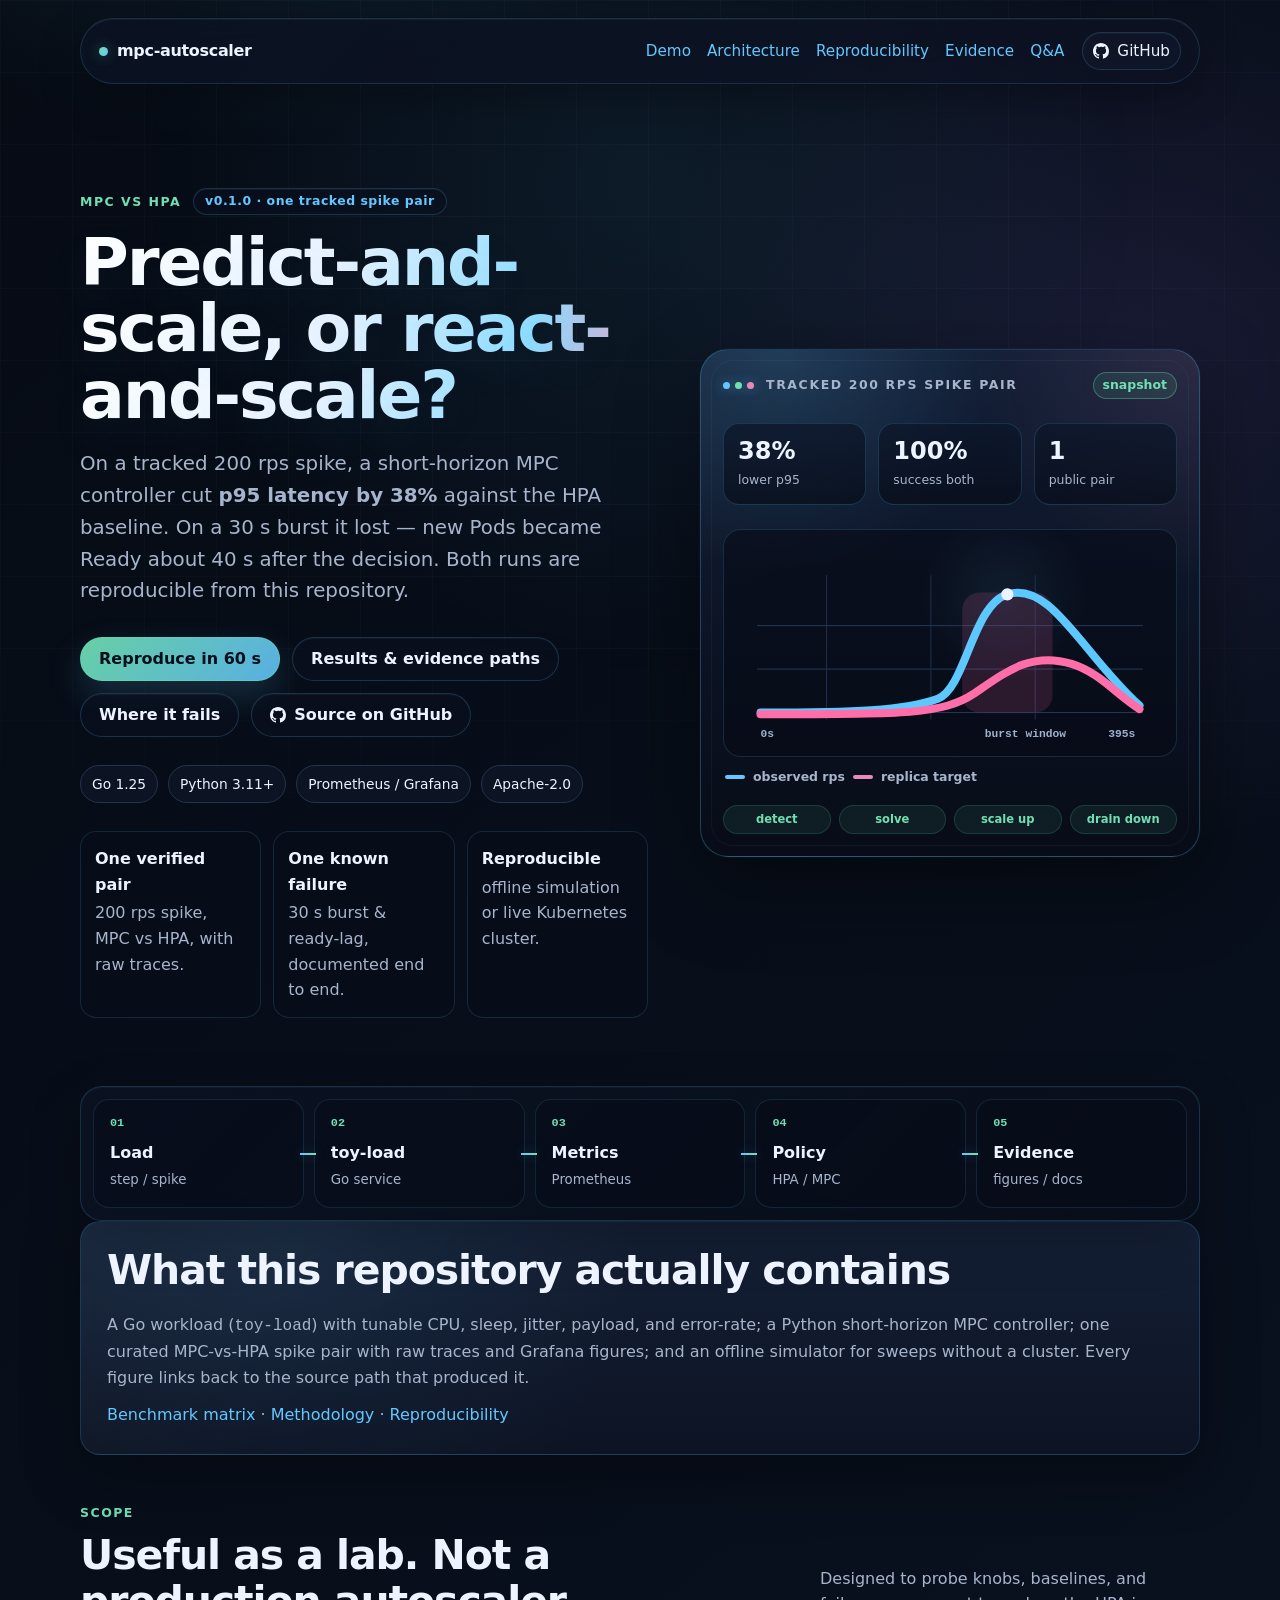
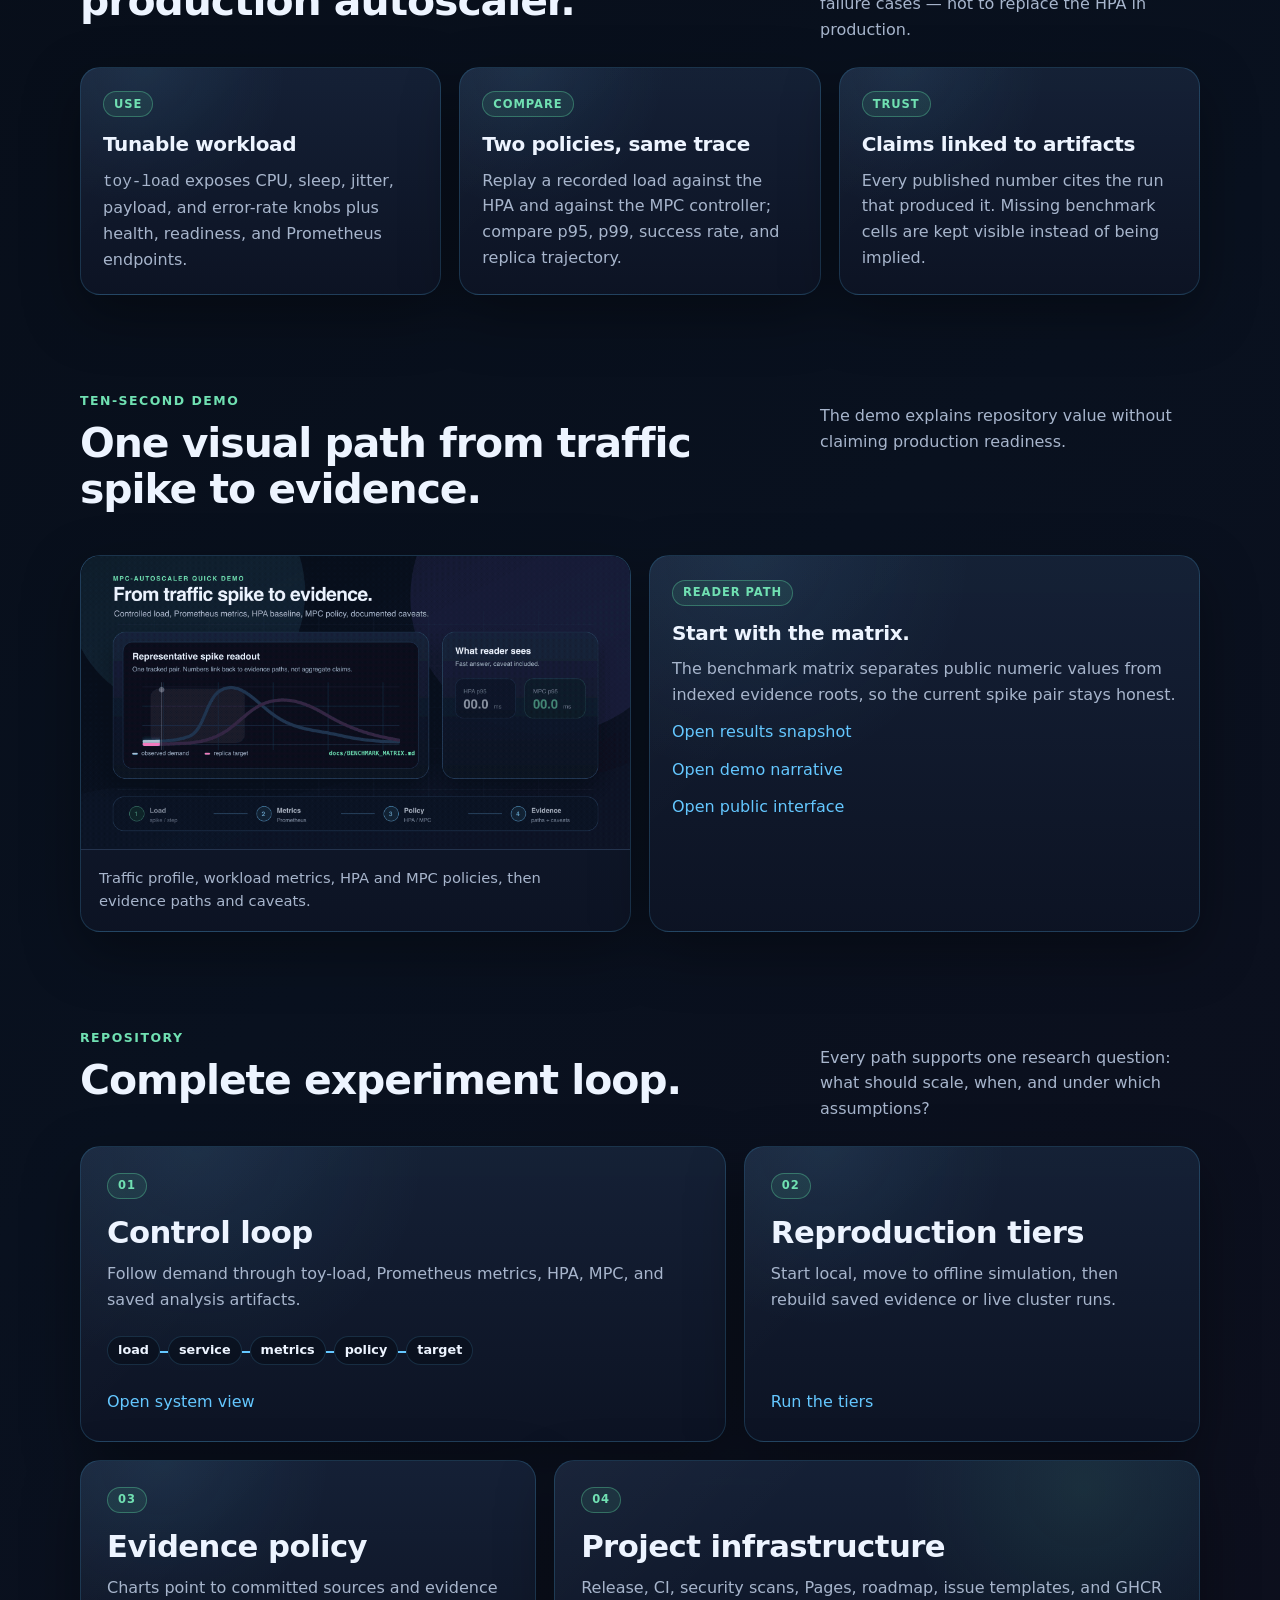
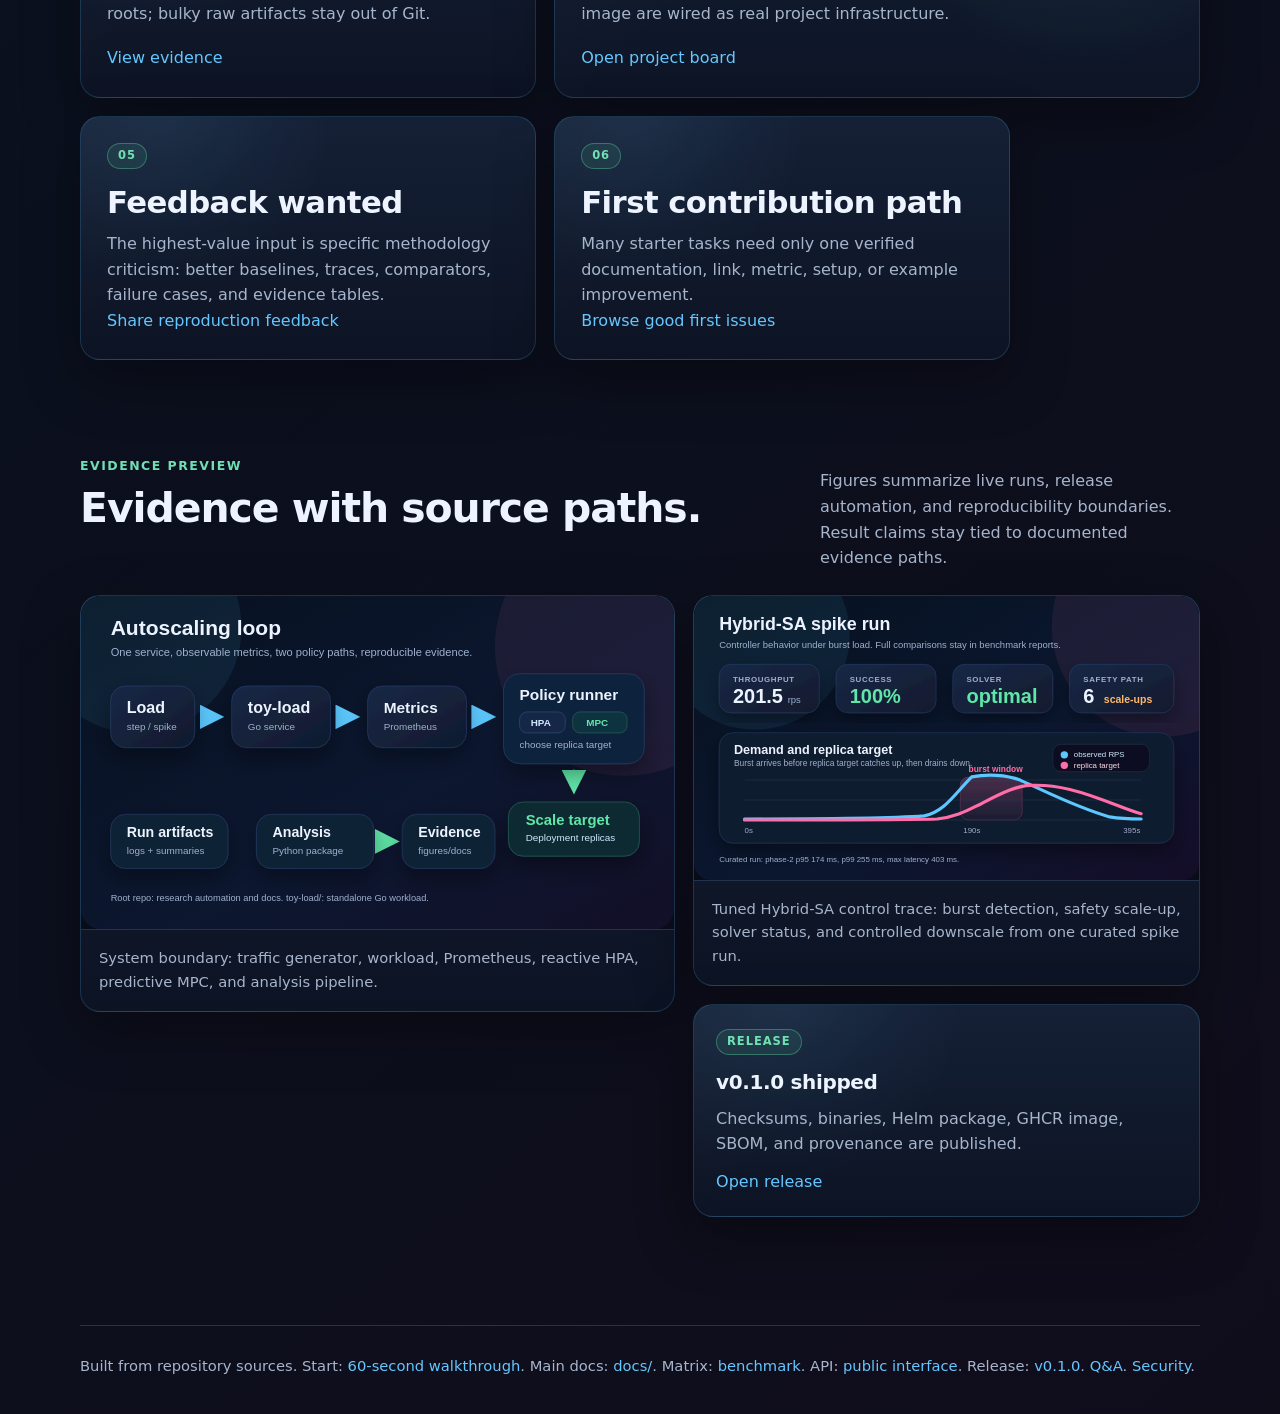
==== commit 16d47bdc: "feat(site): browser demo page backed by real offline-simulator output site/demo.html renders the sam" ====
--- a/site/index.html
+++ b/site/index.html
@@ -70,6 +70,7 @@
     <header class="shell nav">
       <a class="brand" href="index.html">mpc-autoscaler</a>
       <nav class="nav-links" aria-label="Primary">
+        <a href="demo.html">Demo</a>
         <a href="architecture.html">Architecture</a>
         <a href="reproducibility.html">Reproducibility</a>
         <a href="experiments.html">Evidence</a>
